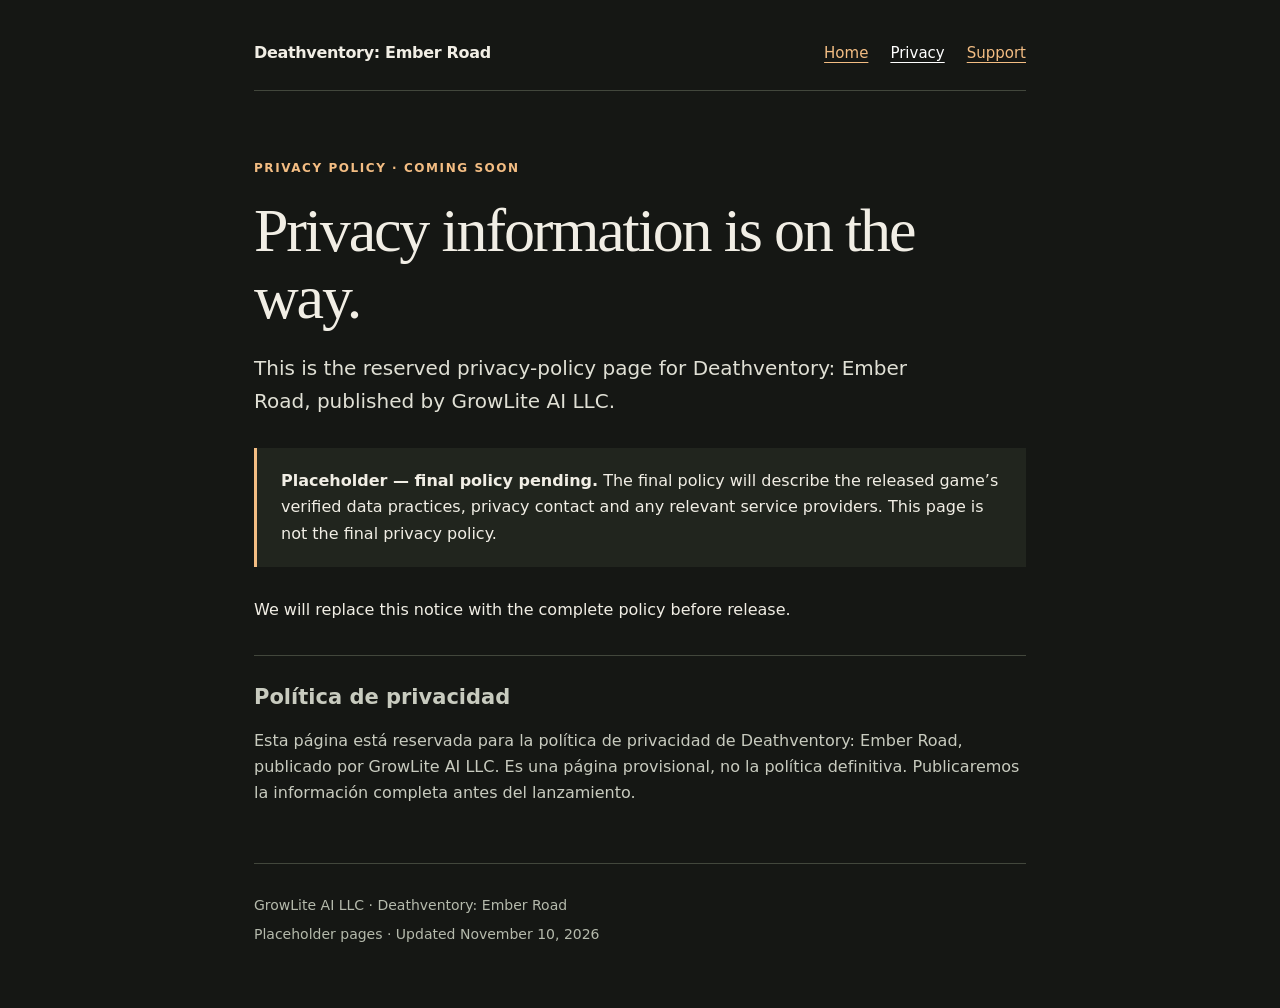
==== privacy/index.html @ 3811aec5 "docs: add privacy and support placeholder pages" ====
<!doctype html>
<html lang="en"><head><meta charset="utf-8"><meta name="viewport" content="width=device-width,initial-scale=1"><meta name="robots" content="noindex,nofollow"><meta name="description" content="Placeholder privacy policy page for Deathventory: Ember Road."><meta name="theme-color" content="#151714"><title>Privacy policy · Deathventory</title><link rel="stylesheet" href="../styles.css"></head><body><div class="shell"><header><a class="brand" href="../">Deathventory: Ember Road</a><nav aria-label="Main navigation"><a href="../">Home</a><a href="../privacy/" aria-current="page">Privacy</a><a href="../support/">Support</a></nav></header><main><p class="eyebrow">Privacy policy · coming soon</p><h1>Privacy information is on the way.</h1><p class="intro">This is the reserved privacy-policy page for Deathventory: Ember Road, published by GrowLite AI LLC.</p><div class="notice"><p><strong>Placeholder — final policy pending.</strong> The final policy will describe the released game’s verified data practices, privacy contact and any relevant service providers. This page is not the final privacy policy.</p></div><p>We will replace this notice with the complete policy before release.</p><section class="translation" lang="es" aria-label="Información de privacidad en español"><h2>Política de privacidad</h2><p>Esta página está reservada para la política de privacidad de Deathventory: Ember Road, publicado por GrowLite AI LLC. Es una página provisional, no la política definitiva. Publicaremos la información completa antes del lanzamiento.</p></section></main><footer><p>GrowLite AI LLC · Deathventory: Ember Road</p><p>Placeholder pages · Updated November 10, 2026</p></footer></div></body></html>
---- styles.css ----
*{box-sizing:border-box}html{color-scheme:dark}body{margin:0;background:#151714;color:#f1eee5;font-family:system-ui,-apple-system,BlinkMacSystemFont,"Segoe UI",sans-serif;line-height:1.65}a{color:#f3bd83;text-underline-offset:4px}a:hover{color:#ffdbb5}a:focus-visible{outline:3px solid #f3bd83;outline-offset:5px;border-radius:2px}.shell{max-width:820px;margin:auto;padding:40px 24px 56px}header{display:flex;flex-wrap:wrap;align-items:center;justify-content:space-between;gap:18px;padding-bottom:24px;border-bottom:1px solid #42473c}.brand{font-weight:700;text-decoration:none;color:#f1eee5;letter-spacing:-.02em}nav{display:flex;flex-wrap:wrap;gap:22px}nav a{font-size:15px}nav a[aria-current=page]{color:#fff}main{padding:56px 0 40px}.eyebrow{text-transform:uppercase;letter-spacing:.13em;font-size:12px;font-weight:700;color:#f3bd83}h1{font-family:Georgia,"Times New Roman",serif;font-weight:400;font-size:clamp(38px,6vw,62px);line-height:1.07;letter-spacing:-.035em;margin:18px 0 22px}h2{font-size:21px;line-height:1.3;margin:0 0 10px}.intro{font-size:20px;color:#e0e0d5;max-width:55ch}.notice{border-left:3px solid #f3bd83;background:#21251e;padding:20px 24px;margin:30px 0}.notice p{margin:0}.links{display:grid;grid-template-columns:repeat(auto-fit,minmax(220px,1fr));gap:16px;margin-top:32px}.card{display:block;border:1px solid #42473c;border-radius:8px;padding:24px;text-decoration:none;background:#1a1e18}.card p{margin:8px 0 0;color:#c8cbbf}.translation{padding-top:28px;margin-top:32px;border-top:1px solid #42473c;color:#c8cbbf}footer{padding-top:24px;border-top:1px solid #42473c;color:#b5baac;font-size:14px}footer p{margin:6px 0}@media(max-width:480px){.shell{padding:24px 20px}main{padding-top:36px}nav{gap:18px}.notice{padding:16px 18px}}
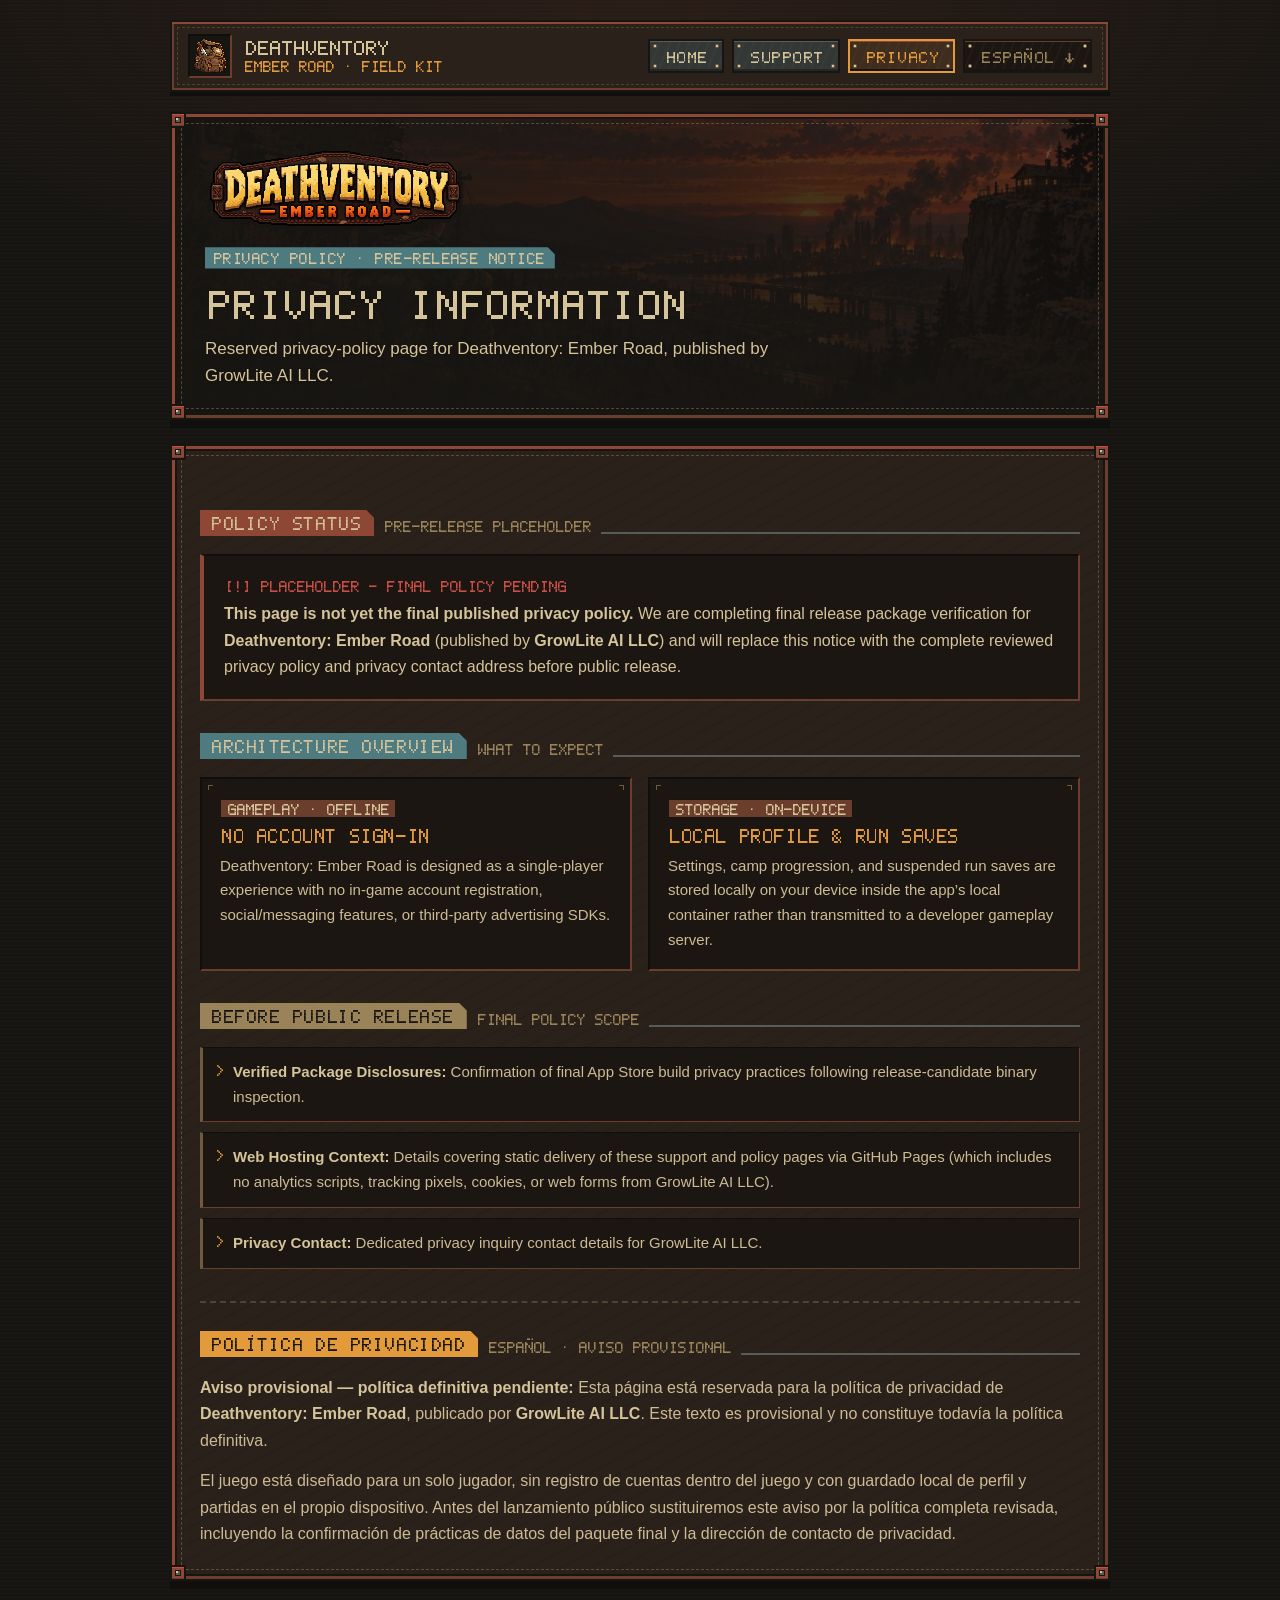
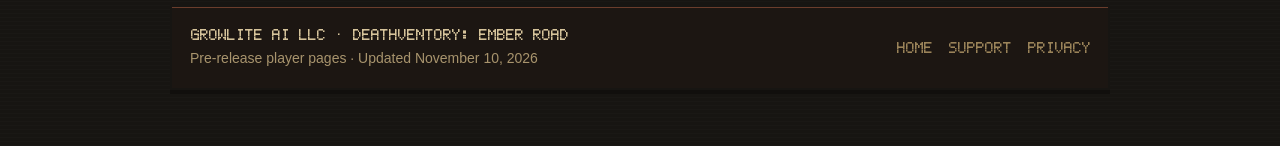
==== commit 1151d0a8: "feat: revamp site design with Ember Road field-kit style, pixel webfont, and player guide" ====
--- a/privacy/index.html
+++ b/privacy/index.html
@@ -1,2 +1,132 @@
 <!doctype html>
-<html lang="en"><head><meta charset="utf-8"><meta name="viewport" content="width=device-width,initial-scale=1"><meta name="robots" content="noindex,nofollow"><meta name="description" content="Placeholder privacy policy page for Deathventory: Ember Road."><meta name="theme-color" content="#151714"><title>Privacy policy · Deathventory</title><link rel="stylesheet" href="../styles.css"></head><body><div class="shell"><header><a class="brand" href="../">Deathventory: Ember Road</a><nav aria-label="Main navigation"><a href="../">Home</a><a href="../privacy/" aria-current="page">Privacy</a><a href="../support/">Support</a></nav></header><main><p class="eyebrow">Privacy policy · coming soon</p><h1>Privacy information is on the way.</h1><p class="intro">This is the reserved privacy-policy page for Deathventory: Ember Road, published by GrowLite AI LLC.</p><div class="notice"><p><strong>Placeholder — final policy pending.</strong> The final policy will describe the released game’s verified data practices, privacy contact and any relevant service providers. This page is not the final privacy policy.</p></div><p>We will replace this notice with the complete policy before release.</p><section class="translation" lang="es" aria-label="Información de privacidad en español"><h2>Política de privacidad</h2><p>Esta página está reservada para la política de privacidad de Deathventory: Ember Road, publicado por GrowLite AI LLC. Es una página provisional, no la política definitiva. Publicaremos la información completa antes del lanzamiento.</p></section></main><footer><p>GrowLite AI LLC · Deathventory: Ember Road</p><p>Placeholder pages · Updated November 10, 2026</p></footer></div></body></html>
+<html lang="en">
+<head>
+  <meta charset="utf-8">
+  <meta name="viewport" content="width=device-width,initial-scale=1">
+  <meta name="robots" content="noindex,nofollow">
+  <meta name="description" content="Placeholder privacy policy page for Deathventory: Ember Road, published by GrowLite AI LLC.">
+  <meta name="theme-color" content="#171512">
+  <title>Privacy Policy · Deathventory: Ember Road</title>
+  <link rel="icon" type="image/png" href="../assets/favicon.png">
+  <link rel="stylesheet" href="../styles.css">
+</head>
+<body>
+  <div class="shell">
+    <header class="topbar">
+      <a class="brand" href="../">
+        <span class="brand-icon-slot">
+          <img class="pixel-art" src="../assets/app-icon.png" width="36" height="36" alt="">
+        </span>
+        <span class="brand-copy">
+          <span class="brand-title">Deathventory</span>
+          <span class="brand-sub">Ember Road · Field Kit</span>
+        </span>
+      </a>
+      <nav class="site-nav" aria-label="Main navigation">
+        <a class="nav-plate" href="../">Home</a>
+        <a class="nav-plate" href="../support/">Support</a>
+        <a class="nav-plate" href="../privacy/" aria-current="page">Privacy</a>
+        <a class="nav-plate nav-lang" href="#es">Español ↓</a>
+      </nav>
+    </header>
+
+    <main>
+      <section class="leather-panel hero-panel" aria-labelledby="privacy-heading">
+        <span class="corner-guards" aria-hidden="true"></span>
+        <span class="guard-bl" aria-hidden="true"></span>
+        <span class="guard-br" aria-hidden="true"></span>
+        <div class="hero-art hero-compact">
+          <img class="hero-logo pixel-art" src="../assets/title-logo.png" width="520" height="176" alt="Deathventory: Ember Road">
+          <p class="eyebrow tone-teal">Privacy Policy · Pre-Release Notice</p>
+          <h1 id="privacy-heading">Privacy Information</h1>
+          <p class="hero-lead">
+            Reserved privacy-policy page for Deathventory: Ember Road, published by GrowLite AI LLC.
+          </p>
+        </div>
+      </section>
+
+      <section class="leather-panel" aria-labelledby="policy-status-heading">
+        <span class="corner-guards" aria-hidden="true"></span>
+        <span class="guard-bl" aria-hidden="true"></span>
+        <span class="guard-br" aria-hidden="true"></span>
+
+        <div class="section-bar">
+          <h2 class="section-tab oxblood" id="policy-status-heading">Policy Status</h2>
+          <span class="section-suffix">Pre-Release Placeholder</span>
+          <span class="section-rule" aria-hidden="true"></span>
+        </div>
+
+        <div class="dispatch-notice oxblood">
+          <div class="dispatch-badge">[!] Placeholder — Final Policy Pending</div>
+          <p>
+            <strong>This page is not yet the final published privacy policy.</strong> We are completing final release package verification for <strong>Deathventory: Ember Road</strong> (published by <strong>GrowLite AI LLC</strong>) and will replace this notice with the complete reviewed privacy policy and privacy contact address before public release.
+          </p>
+        </div>
+
+        <div class="section-bar">
+          <h2 class="section-tab teal">Architecture Overview</h2>
+          <span class="section-suffix">What To Expect</span>
+          <span class="section-rule" aria-hidden="true"></span>
+        </div>
+
+        <div class="pack-grid">
+          <div class="pack-cell">
+            <span class="cell-step">GAMEPLAY · OFFLINE</span>
+            <h3>No Account Sign-In</h3>
+            <p>
+              Deathventory: Ember Road is designed as a single-player experience with no in-game account registration, social/messaging features, or third-party advertising SDKs.
+            </p>
+          </div>
+          <div class="pack-cell">
+            <span class="cell-step">STORAGE · ON-DEVICE</span>
+            <h3>Local Profile &amp; Run Saves</h3>
+            <p>
+              Settings, camp progression, and suspended run saves are stored locally on your device inside the app’s local container rather than transmitted to a developer gameplay server.
+            </p>
+          </div>
+        </div>
+
+        <div class="section-bar">
+          <h2 class="section-tab">Before Public Release</h2>
+          <span class="section-suffix">Final Policy Scope</span>
+          <span class="section-rule" aria-hidden="true"></span>
+        </div>
+
+        <ul class="field-list">
+          <li><strong>Verified Package Disclosures:</strong> Confirmation of final App Store build privacy practices following release-candidate binary inspection.</li>
+          <li><strong>Web Hosting Context:</strong> Details covering static delivery of these support and policy pages via GitHub Pages (which includes no analytics scripts, tracking pixels, cookies, or web forms from GrowLite AI LLC).</li>
+          <li><strong>Privacy Contact:</strong> Dedicated privacy inquiry contact details for GrowLite AI LLC.</li>
+        </ul>
+
+        <section class="es-panel" id="es" lang="es" aria-labelledby="es-privacy-heading">
+          <div class="section-bar">
+            <h2 class="section-tab ember" id="es-privacy-heading">Política De Privacidad</h2>
+            <span class="section-suffix">Español · Aviso Provisional</span>
+            <span class="section-rule" aria-hidden="true"></span>
+          </div>
+          <div class="prose">
+            <p>
+              <strong>Aviso provisional — política definitiva pendiente:</strong> Esta página está reservada para la política de privacidad de <strong>Deathventory: Ember Road</strong>, publicado por <strong>GrowLite AI LLC</strong>. Este texto es provisional y no constituye todavía la política definitiva.
+            </p>
+            <p>
+              El juego está diseñado para un solo jugador, sin registro de cuentas dentro del juego y con guardado local de perfil y partidas en el propio dispositivo. Antes del lanzamiento público sustituiremos este aviso por la política completa revisada, incluyendo la confirmación de prácticas de datos del paquete final y la dirección de contacto de privacidad.
+            </p>
+          </div>
+        </section>
+      </section>
+    </main>
+
+    <footer class="site-footer">
+      <div>
+        <p class="footer-brand">GrowLite AI LLC · Deathventory: Ember Road</p>
+        <p>Pre-release player pages · Updated November 10, 2026</p>
+      </div>
+      <nav class="footer-links" aria-label="Footer navigation">
+        <a href="../">Home</a>
+        <a href="../support/">Support</a>
+        <a href="../privacy/">Privacy</a>
+      </nav>
+    </footer>
+  </div>
+</body>
+</html>
--- a/styles.css
+++ b/styles.css
@@ -1 +1,951 @@
-*{box-sizing:border-box}html{color-scheme:dark}body{margin:0;background:#151714;color:#f1eee5;font-family:system-ui,-apple-system,BlinkMacSystemFont,"Segoe UI",sans-serif;line-height:1.65}a{color:#f3bd83;text-underline-offset:4px}a:hover{color:#ffdbb5}a:focus-visible{outline:3px solid #f3bd83;outline-offset:5px;border-radius:2px}.shell{max-width:820px;margin:auto;padding:40px 24px 56px}header{display:flex;flex-wrap:wrap;align-items:center;justify-content:space-between;gap:18px;padding-bottom:24px;border-bottom:1px solid #42473c}.brand{font-weight:700;text-decoration:none;color:#f1eee5;letter-spacing:-.02em}nav{display:flex;flex-wrap:wrap;gap:22px}nav a{font-size:15px}nav a[aria-current=page]{color:#fff}main{padding:56px 0 40px}.eyebrow{text-transform:uppercase;letter-spacing:.13em;font-size:12px;font-weight:700;color:#f3bd83}h1{font-family:Georgia,"Times New Roman",serif;font-weight:400;font-size:clamp(38px,6vw,62px);line-height:1.07;letter-spacing:-.035em;margin:18px 0 22px}h2{font-size:21px;line-height:1.3;margin:0 0 10px}.intro{font-size:20px;color:#e0e0d5;max-width:55ch}.notice{border-left:3px solid #f3bd83;background:#21251e;padding:20px 24px;margin:30px 0}.notice p{margin:0}.links{display:grid;grid-template-columns:repeat(auto-fit,minmax(220px,1fr));gap:16px;margin-top:32px}.card{display:block;border:1px solid #42473c;border-radius:8px;padding:24px;text-decoration:none;background:#1a1e18}.card p{margin:8px 0 0;color:#c8cbbf}.translation{padding-top:28px;margin-top:32px;border-top:1px solid #42473c;color:#c8cbbf}footer{padding-top:24px;border-top:1px solid #42473c;color:#b5baac;font-size:14px}footer p{margin:6px 0}@media(max-width:480px){.shell{padding:24px 20px}main{padding-top:36px}nav{gap:18px}.notice{padding:16px 18px}}
+/* ==========================================================================
+   Deathventory: Ember Road — Player Support & Policy Field Kit
+   Palette & surface rules derived directly from ThemePalette & UiStyle:
+   - Locked 12-role Ember Road palette, zero rounded corners, crisp pixel UI
+   - Stitched leather frames with oxblood corner guards & brass rivets
+   - Stencilled cut-corner field labels, recessed backpack cells & keycaps
+   ========================================================================== */
+
+@font-face {
+  font-family: "Ember Road";
+  src: url("./assets/ember-road.woff") format("woff"),
+       url("./assets/ember-road.ttf") format("truetype");
+  font-weight: 400;
+  font-style: normal;
+  font-display: swap;
+}
+
+:root {
+  /* Locked ThemePalette 12-role family */
+  --soot: #171512;
+  --pitch: #2B211B;
+  --waxed-canvas: #6F5B3D;
+  --canvas-highlight: #9A8359;
+  --leather: #6A3D2C;
+  --oxblood: #8E4635;
+  --bone: #D5C39A;
+  --gunmetal: #555C59;
+  --ember: #E29A3B;
+  --medical-red: #C94F46;
+  --wet-teal: #4E7B80;
+  --sage: #71805B;
+
+  /* Derived surface & reading shades within the locked material family */
+  --soot-deep: #110F0D;
+  --well-floor: #1C1612;
+  --plate-dark: #333836;
+  --plate-hover: #3F4643;
+  --plate-shade: #232725;
+  --bone-prose: #CDBB94;
+  --bone-muted: #A8946D;
+  --ember-bright: #F0AE52;
+  --ember-shade: #9E5E1B;
+
+  --font-pixel: "Ember Road", ui-monospace, "SFMono-Regular", Menlo, Consolas, monospace;
+  --font-body: -apple-system, BlinkMacSystemFont, "Segoe UI", Roboto, "Helvetica Neue", Arial, sans-serif;
+  --font-mono: ui-monospace, "SFMono-Regular", Menlo, Monaco, Consolas, monospace;
+}
+
+*, *::before, *::after {
+  box-sizing: border-box;
+  border-radius: 0;
+}
+
+html {
+  color-scheme: dark;
+  background-color: var(--soot);
+  scroll-behavior: smooth;
+}
+
+body {
+  margin: 0;
+  min-height: 100vh;
+  background-color: var(--soot);
+  background-image:
+    radial-gradient(ellipse 90% 420px at 50% 0%, rgba(142, 70, 53, 0.16), transparent 70%),
+    repeating-linear-gradient(
+      0deg,
+      rgba(255, 255, 255, 0.012) 0px,
+      rgba(255, 255, 255, 0.012) 1px,
+      transparent 1px,
+      transparent 4px
+    );
+  color: var(--bone);
+  font-family: var(--font-body);
+  font-size: 16px;
+  line-height: 1.65;
+  -webkit-font-smoothing: antialiased;
+}
+
+img.pixel-art {
+  image-rendering: pixelated;
+  image-rendering: crisp-edges;
+}
+
+/* Pixel display typography — never synthetic bold/italic (ThemeTypography) */
+.pixel-text,
+h1, h2, h3,
+.eyebrow,
+.nav-plate,
+.section-tab,
+.status-chip,
+.cta-plate,
+kbd.keycap {
+  font-family: var(--font-pixel);
+  font-weight: 400;
+  font-synthesis: none;
+  letter-spacing: 0.04em;
+}
+
+a {
+  color: var(--ember);
+  text-decoration: underline;
+  text-decoration-thickness: 1px;
+  text-underline-offset: 4px;
+}
+
+a:hover {
+  color: var(--ember-bright);
+}
+
+a:focus-visible,
+summary:focus-visible {
+  outline: 2px solid var(--ember);
+  outline-offset: 3px;
+}
+
+/* Layout shell */
+.shell {
+  max-width: 980px;
+  margin: 0 auto;
+  padding: 20px 20px 56px;
+}
+
+/* ==========================================================================
+   Persistent Shell Topbar & Brushed Gunmetal Nav Plates
+   ========================================================================== */
+.topbar {
+  display: flex;
+  flex-wrap: wrap;
+  align-items: center;
+  justify-content: space-between;
+  gap: 16px;
+  padding: 12px 16px;
+  margin-bottom: 20px;
+  background-color: var(--pitch);
+  border: 2px solid var(--soot);
+  box-shadow:
+    inset 0 2px 0 var(--oxblood),
+    inset 2px 0 0 var(--leather),
+    inset -2px -2px 0 var(--leather),
+    0 4px 0 var(--soot-deep);
+  position: relative;
+}
+
+.topbar::after {
+  content: "";
+  position: absolute;
+  inset: 5px;
+  border: 1px dashed rgba(154, 131, 89, 0.32);
+  pointer-events: none;
+}
+
+.brand {
+  display: inline-flex;
+  align-items: center;
+  gap: 12px;
+  text-decoration: none;
+  color: var(--bone);
+  position: relative;
+  z-index: 1;
+}
+
+.brand-icon-slot {
+  width: 44px;
+  height: 44px;
+  padding: 3px;
+  background-color: var(--soot);
+  border-top: 2px solid var(--soot-deep);
+  border-left: 2px solid var(--soot-deep);
+  border-right: 2px solid var(--leather);
+  border-bottom: 2px solid var(--leather);
+  display: flex;
+  align-items: center;
+  justify-content: center;
+  flex-shrink: 0;
+}
+
+.brand-icon-slot img {
+  width: 36px;
+  height: 36px;
+  display: block;
+}
+
+.brand-copy {
+  display: flex;
+  flex-direction: column;
+  gap: 3px;
+}
+
+.brand-title {
+  font-family: var(--font-pixel);
+  font-size: 16px;
+  line-height: 1.1;
+  color: var(--bone);
+  text-transform: uppercase;
+}
+
+.brand-sub {
+  font-family: var(--font-pixel);
+  font-size: 12px;
+  line-height: 1.1;
+  color: var(--ember);
+  text-transform: uppercase;
+}
+
+.brand:hover .brand-title {
+  color: var(--ember-bright);
+}
+
+.site-nav {
+  display: flex;
+  flex-wrap: wrap;
+  align-items: center;
+  gap: 8px;
+  position: relative;
+  z-index: 1;
+}
+
+/* Brushed slate metal plate with 4 corner brass rivets (OptionsView / DvButton) */
+.nav-plate {
+  position: relative;
+  display: inline-flex;
+  align-items: center;
+  justify-content: center;
+  padding: 9px 15px 8px;
+  font-size: 13px;
+  line-height: 1;
+  text-transform: uppercase;
+  text-decoration: none;
+  color: var(--bone);
+  background-color: var(--plate-dark);
+  background-image:
+    /* 4 corner brass rivets */
+    radial-gradient(circle at 5px 5px, var(--bone) 0 1px, var(--waxed-canvas) 1px 2px, transparent 2.2px),
+    radial-gradient(circle at calc(100% - 5px) 5px, var(--bone) 0 1px, var(--waxed-canvas) 1px 2px, transparent 2.2px),
+    radial-gradient(circle at 5px calc(100% - 5px), var(--bone) 0 1px, var(--waxed-canvas) 1px 2px, transparent 2.2px),
+    radial-gradient(circle at calc(100% - 5px) calc(100% - 5px), var(--bone) 0 1px, var(--waxed-canvas) 1px 2px, transparent 2.2px),
+    /* Subtle brushed slate grain */
+    repeating-linear-gradient(
+      112deg,
+      rgba(213, 195, 154, 0.03) 0px,
+      rgba(213, 195, 154, 0.03) 2px,
+      transparent 2px,
+      transparent 9px
+    );
+  border: 2px solid var(--soot);
+  box-shadow:
+    inset 0 1px 0 var(--gunmetal),
+    inset 0 -2px 0 var(--plate-shade);
+  transition: background-color 80ms steps(2), color 80ms steps(2), transform 80ms steps(2);
+}
+
+.nav-plate:hover {
+  background-color: var(--plate-hover);
+  color: var(--ember-bright);
+  box-shadow:
+    inset 0 1px 0 var(--canvas-highlight),
+    inset 0 -2px 0 var(--plate-shade),
+    0 0 0 1px var(--ember);
+}
+
+.nav-plate[aria-current="page"] {
+  background-color: #3E2C1E;
+  color: var(--ember);
+  border-color: var(--ember);
+  box-shadow:
+    inset 0 1px 0 var(--oxblood),
+    inset 0 -2px 0 var(--soot);
+}
+
+.nav-plate.nav-lang {
+  background-color: var(--well-floor);
+  color: var(--canvas-highlight);
+  box-shadow:
+    inset 0 1px 0 var(--leather),
+    inset 0 -2px 0 var(--soot);
+}
+
+.nav-plate.nav-lang:hover {
+  color: var(--bone);
+  border-color: var(--canvas-highlight);
+}
+
+/* ==========================================================================
+   UiStyle.draw_leather_panel — Stitched Leather Frame & Corner Rivet Guards
+   ========================================================================== */
+.leather-panel {
+  position: relative;
+  background-color: var(--pitch);
+  background-image:
+    /* Subtle worn leather scuff texture */
+    repeating-linear-gradient(
+      -28deg,
+      rgba(23, 21, 18, 0.18) 0px,
+      rgba(23, 21, 18, 0.18) 2px,
+      transparent 2px,
+      transparent 14px
+    );
+  border: 2px solid var(--soot);
+  box-shadow:
+    inset 0 3px 0 var(--oxblood),
+    inset 3px 0 0 var(--oxblood),
+    inset -3px 0 0 var(--leather),
+    inset 0 -3px 0 var(--leather),
+    inset 0 0 0 5px var(--soot),
+    0 8px 0 rgba(17, 15, 13, 0.85);
+  padding: 32px 28px;
+  margin-bottom: 24px;
+}
+
+/* Inset 3px-on / 2px-off dashed stitch seam around panel perimeter */
+.leather-panel::before {
+  content: "";
+  position: absolute;
+  inset: 9px;
+  border: 1px dashed rgba(154, 131, 89, 0.45);
+  pointer-events: none;
+  z-index: 2;
+}
+
+/* 4 Oxblood Leather Corner Guards with Brass/Bone Rivets (UiStyle._draw_guard) */
+.corner-guards {
+  position: absolute;
+  inset: 0;
+  pointer-events: none;
+  z-index: 3;
+}
+
+.corner-guards::before,
+.corner-guards::after,
+.leather-panel > .guard-bl,
+.leather-panel > .guard-br {
+  content: "";
+  position: absolute;
+  width: 16px;
+  height: 16px;
+  background-color: var(--oxblood);
+  border: 2px solid var(--soot);
+  box-shadow:
+    inset 0 1px 0 var(--medical-red),
+    inset 0 -1px 0 var(--leather);
+  /* Crisp 4x4 square pixel rivet in each corner guard */
+  background-image:
+    linear-gradient(var(--bone), var(--bone)),
+    linear-gradient(var(--gunmetal), var(--gunmetal)),
+    linear-gradient(var(--soot), var(--soot));
+  background-size: 2px 2px, 4px 4px, 6px 6px;
+  background-position: 4px 4px, 4px 4px, 3px 3px;
+  background-repeat: no-repeat;
+}
+
+.corner-guards::before { top: -2px; left: -2px; }
+.corner-guards::after  { top: -2px; right: -2px; }
+.leather-panel > .guard-bl { bottom: -2px; left: -2px; pointer-events: none; z-index: 3; }
+.leather-panel > .guard-br { bottom: -2px; right: -2px; pointer-events: none; z-index: 3; }
+
+/* ==========================================================================
+   Sunset Ember Road Hero Frame
+   ========================================================================== */
+.hero-panel {
+  padding: 5px;
+  overflow: hidden;
+}
+
+.hero-art {
+  position: relative;
+  background-color: var(--soot);
+  background-image:
+    linear-gradient(
+      90deg,
+      rgba(23, 21, 18, 0.92) 0%,
+      rgba(23, 21, 18, 0.76) 52%,
+      rgba(23, 21, 18, 0.42) 100%
+    ),
+    linear-gradient(
+      180deg,
+      rgba(23, 21, 18, 0.30) 0%,
+      rgba(23, 21, 18, 0.65) 65%,
+      rgba(23, 21, 18, 0.96) 100%
+    ),
+    url("./assets/hero-road.jpg");
+  background-size: cover;
+  background-position: center 42%;
+  padding: 36px 28px 28px;
+  z-index: 1;
+}
+
+.hero-art.hero-compact {
+  padding: 26px 28px 24px;
+  background-position: center 48%;
+}
+
+.hero-logo {
+  display: block;
+  width: min(380px, 84vw);
+  height: auto;
+  margin-bottom: 16px;
+  filter: drop-shadow(0 4px 0 var(--soot));
+}
+
+.hero-compact .hero-logo {
+  width: min(260px, 72vw);
+  margin-bottom: 14px;
+}
+
+.eyebrow {
+  display: inline-block;
+  margin: 0 0 10px;
+  padding: 4px 10px 3px 8px;
+  font-size: 12px;
+  line-height: 1.2;
+  text-transform: uppercase;
+  background-color: var(--ember);
+  color: var(--soot);
+  clip-path: polygon(0 0, calc(100% - 7px) 0, 100% 7px, 100% 100%, 0 100%);
+}
+
+.eyebrow.tone-teal {
+  background-color: var(--wet-teal);
+  color: var(--bone);
+}
+
+.eyebrow.tone-sage {
+  background-color: var(--sage);
+  color: var(--soot);
+}
+
+.hero-art h1 {
+  margin: 4px 0 12px;
+  font-size: clamp(22px, 3.6vw, 32px);
+  line-height: 1.25;
+  color: var(--bone);
+  text-transform: uppercase;
+  text-shadow: 0 3px 0 var(--soot);
+}
+
+.hero-lead {
+  margin: 0;
+  max-width: 60ch;
+  font-size: 17px;
+  line-height: 1.6;
+  color: var(--bone);
+  text-shadow: 0 1px 2px var(--soot);
+}
+
+/* Status / Spec Readout Chips */
+.chip-row {
+  display: flex;
+  flex-wrap: wrap;
+  gap: 8px;
+  margin-top: 20px;
+}
+
+.status-chip {
+  display: inline-flex;
+  align-items: center;
+  gap: 6px;
+  padding: 5px 10px 4px;
+  font-size: 12px;
+  line-height: 1.1;
+  text-transform: uppercase;
+  background-color: rgba(23, 21, 18, 0.88);
+  color: var(--bone);
+  border: 1px solid var(--waxed-canvas);
+  box-shadow: inset 0 -1px 0 var(--soot);
+}
+
+.status-chip .dot {
+  width: 6px;
+  height: 6px;
+  background-color: var(--ember);
+  display: inline-block;
+  flex-shrink: 0;
+}
+
+.status-chip.sage .dot { background-color: var(--sage); }
+.status-chip.teal .dot { background-color: var(--wet-teal); }
+
+/* ==========================================================================
+   UiStyle.draw_section — Stencilled Cut-Corner Section Headers
+   ========================================================================== */
+.section-bar {
+  display: flex;
+  align-items: flex-end;
+  gap: 10px;
+  margin: 0 0 18px;
+}
+
+.section-bar:not(:first-child) {
+  margin-top: 32px;
+}
+
+.section-tab {
+  display: inline-block;
+  padding: 6px 14px 5px 10px;
+  margin: 0;
+  font-size: 14px;
+  line-height: 1.1;
+  text-transform: uppercase;
+  background-color: var(--canvas-highlight);
+  color: var(--soot);
+  clip-path: polygon(0 0, calc(100% - 8px) 0, 100% 8px, 100% 100%, 0 100%);
+  flex-shrink: 0;
+}
+
+.section-tab.ember {
+  background-color: var(--ember);
+  color: var(--soot);
+}
+
+.section-tab.sage {
+  background-color: var(--sage);
+  color: var(--soot);
+}
+
+.section-tab.teal {
+  background-color: var(--wet-teal);
+  color: var(--bone);
+}
+
+.section-tab.oxblood {
+  background-color: var(--oxblood);
+  color: var(--bone);
+}
+
+.section-suffix {
+  font-family: var(--font-pixel);
+  font-size: 12px;
+  line-height: 1.1;
+  color: var(--canvas-highlight);
+  text-transform: uppercase;
+  padding-bottom: 3px;
+  flex-shrink: 0;
+}
+
+.section-rule {
+  flex: 1;
+  height: 2px;
+  background-color: var(--gunmetal);
+  margin-bottom: 2px;
+  min-width: 16px;
+}
+
+/* ==========================================================================
+   Field Dispatch Notice (Status is never colour-only — DV-700 invariant #6)
+   ========================================================================== */
+.dispatch-notice {
+  position: relative;
+  margin: 0 0 26px;
+  padding: 18px 20px;
+  background-color: var(--well-floor);
+  border-top: 2px solid var(--soot-deep);
+  border-left: 4px solid var(--ember);
+  border-right: 2px solid var(--leather);
+  border-bottom: 2px solid var(--leather);
+}
+
+.dispatch-notice.oxblood {
+  border-left-color: var(--oxblood);
+}
+
+.dispatch-badge {
+  display: inline-flex;
+  align-items: center;
+  gap: 6px;
+  font-family: var(--font-pixel);
+  font-size: 12px;
+  line-height: 1.1;
+  text-transform: uppercase;
+  color: var(--ember);
+  margin-bottom: 8px;
+}
+
+.dispatch-notice.oxblood .dispatch-badge {
+  color: var(--medical-red);
+}
+
+.dispatch-notice p {
+  margin: 0;
+  color: var(--bone);
+}
+
+.dispatch-notice p + p {
+  margin-top: 8px;
+  color: var(--bone-prose);
+}
+
+/* ==========================================================================
+   Recessed Backpack-Cell Cards & Tactical Action Links
+   ========================================================================== */
+.pack-grid {
+  display: grid;
+  grid-template-columns: repeat(2, minmax(0, 1fr));
+  gap: 16px;
+  margin: 16px 0 8px;
+}
+
+.pack-grid.cols-3 {
+  grid-template-columns: repeat(3, minmax(0, 1fr));
+}
+
+/* Recessed backpack slot (UiStyle.draw_well + cell corner ticks) */
+.pack-cell {
+  position: relative;
+  background-color: var(--well-floor);
+  border-top: 2px solid var(--soot-deep);
+  border-left: 2px solid var(--soot-deep);
+  border-right: 2px solid var(--leather);
+  border-bottom: 2px solid var(--leather);
+  padding: 18px 18px 16px;
+  background-image:
+    /* Tiny waxed-canvas corner ticks inside the recessed cell */
+    linear-gradient(var(--waxed-canvas), var(--waxed-canvas)),
+    linear-gradient(var(--waxed-canvas), var(--waxed-canvas)),
+    linear-gradient(var(--waxed-canvas), var(--waxed-canvas)),
+    linear-gradient(var(--waxed-canvas), var(--waxed-canvas));
+  background-size: 5px 1px, 1px 5px, 5px 1px, 1px 5px;
+  background-position: 6px 6px, 6px 6px, calc(100% - 6px) 6px, calc(100% - 6px) 6px;
+  background-repeat: no-repeat;
+}
+
+.pack-cell h3 {
+  margin: 0 0 8px;
+  font-size: 15px;
+  line-height: 1.3;
+  color: var(--ember);
+  text-transform: uppercase;
+}
+
+.pack-cell p {
+  margin: 0;
+  color: var(--bone-prose);
+  font-size: 15px;
+}
+
+.pack-cell p + p {
+  margin-top: 10px;
+}
+
+.cell-step {
+  display: inline-block;
+  font-family: var(--font-pixel);
+  font-size: 12px;
+  line-height: 1;
+  padding: 3px 6px 2px;
+  margin-bottom: 8px;
+  background-color: var(--leather);
+  color: var(--bone);
+  border: 1px solid var(--soot);
+}
+
+/* Interactive Navigation Cards (Home -> Support / Privacy) */
+.action-card {
+  display: flex;
+  flex-direction: column;
+  justify-content: space-between;
+  text-decoration: none;
+  color: var(--bone);
+  background-color: var(--well-floor);
+  border: 2px solid var(--soot);
+  box-shadow:
+    inset 0 1px 0 var(--waxed-canvas),
+    inset 0 -2px 0 var(--soot-deep);
+  padding: 20px;
+  transition: transform 80ms steps(2), box-shadow 80ms steps(2);
+}
+
+.action-card:hover {
+  color: var(--bone);
+  transform: translateY(-2px);
+  box-shadow:
+    inset 0 1px 0 var(--ember),
+    0 0 0 2px var(--ember),
+    0 6px 0 var(--soot-deep);
+}
+
+.action-card h3 {
+  margin: 0 0 8px;
+  font-size: 17px;
+  line-height: 1.25;
+  color: var(--bone);
+  text-transform: uppercase;
+}
+
+.action-card p {
+  margin: 0 0 18px;
+  color: var(--bone-prose);
+  font-size: 15px;
+}
+
+/* Distressed Ember Painted CTA Plate (like COMMIT / GO TO MORROW) */
+.cta-plate {
+  display: inline-flex;
+  align-items: center;
+  justify-content: space-between;
+  width: 100%;
+  padding: 10px 14px 9px;
+  font-size: 13px;
+  line-height: 1.1;
+  text-transform: uppercase;
+  color: var(--soot);
+  background-color: var(--ember);
+  background-image:
+    radial-gradient(circle at 5px 5px, var(--soot) 0 1.5px, transparent 1.7px),
+    radial-gradient(circle at calc(100% - 5px) 5px, var(--soot) 0 1.5px, transparent 1.7px),
+    radial-gradient(circle at 5px calc(100% - 5px), var(--soot) 0 1.5px, transparent 1.7px),
+    radial-gradient(circle at calc(100% - 5px) calc(100% - 5px), var(--soot) 0 1.5px, transparent 1.7px),
+    repeating-linear-gradient(
+      -35deg,
+      rgba(158, 94, 27, 0.22) 0px,
+      rgba(158, 94, 27, 0.22) 3px,
+      transparent 3px,
+      transparent 13px
+    );
+  border: 2px solid var(--soot);
+  box-shadow:
+    inset 0 2px 0 var(--ember-bright),
+    inset 0 -2px 0 var(--ember-shade);
+}
+
+.cta-plate.secondary {
+  background-color: var(--plate-dark);
+  color: var(--bone);
+  background-image:
+    radial-gradient(circle at 5px 5px, var(--bone) 0 1px, var(--waxed-canvas) 1px 2px, transparent 2.2px),
+    radial-gradient(circle at calc(100% - 5px) 5px, var(--bone) 0 1px, var(--waxed-canvas) 1px 2px, transparent 2.2px),
+    radial-gradient(circle at 5px calc(100% - 5px), var(--bone) 0 1px, var(--waxed-canvas) 1px 2px, transparent 2.2px),
+    radial-gradient(circle at calc(100% - 5px) calc(100% - 5px), var(--bone) 0 1px, var(--waxed-canvas) 1px 2px, transparent 2.2px);
+  box-shadow:
+    inset 0 1px 0 var(--gunmetal),
+    inset 0 -2px 0 var(--plate-shade);
+}
+
+.action-card:hover .cta-plate.secondary {
+  background-color: var(--plate-hover);
+  color: var(--ember-bright);
+}
+
+/* ==========================================================================
+   Controls Keybind Rows & Painted Keycap Plates (UiStyle.draw_keycap)
+   ========================================================================== */
+.keybind-grid {
+  display: grid;
+  grid-template-columns: repeat(2, minmax(0, 1fr));
+  gap: 8px;
+  margin: 12px 0 16px;
+}
+
+.keybind-row {
+  display: flex;
+  align-items: center;
+  justify-content: space-between;
+  gap: 12px;
+  padding: 9px 12px;
+  background-color: var(--plate-dark);
+  background-image:
+    repeating-linear-gradient(
+      108deg,
+      rgba(213, 195, 154, 0.028) 0px,
+      rgba(213, 195, 154, 0.028) 2px,
+      transparent 2px,
+      transparent 10px
+    );
+  border: 2px solid var(--soot);
+  box-shadow:
+    inset 0 1px 0 var(--gunmetal),
+    inset 0 -2px 0 var(--plate-shade);
+}
+
+.keybind-label {
+  font-size: 14px;
+  color: var(--bone);
+}
+
+.keycap-group {
+  display: inline-flex;
+  align-items: center;
+  gap: 4px;
+  flex-shrink: 0;
+}
+
+kbd.keycap {
+  display: inline-block;
+  padding: 4px 7px 3px;
+  font-size: 12px;
+  line-height: 1;
+  text-transform: uppercase;
+  color: var(--soot);
+  background-color: #C7B389;
+  border: 2px solid var(--soot);
+  box-shadow:
+    inset 0 1px 0 #EFE1BE,
+    inset 0 -2px 0 #7B6544;
+  white-space: nowrap;
+}
+
+/* ==========================================================================
+   Prose, Lists & FAQ Accordion Rows
+   ========================================================================== */
+.prose {
+  color: var(--bone-prose);
+}
+
+.prose p {
+  margin: 0 0 14px;
+}
+
+.prose p:last-child {
+  margin-bottom: 0;
+}
+
+.prose strong {
+  color: var(--bone);
+  font-weight: 600;
+}
+
+.prose code {
+  font-family: var(--font-mono);
+  font-size: 0.9em;
+  padding: 2px 6px;
+  background-color: var(--soot);
+  color: var(--ember);
+  border: 1px solid var(--leather);
+}
+
+.field-list {
+  list-style: none;
+  padding: 0;
+  margin: 12px 0 0;
+  display: grid;
+  gap: 10px;
+}
+
+.field-list li {
+  position: relative;
+  padding: 12px 14px 12px 30px;
+  background-color: var(--well-floor);
+  border-top: 1px solid var(--soot-deep);
+  border-left: 3px solid var(--waxed-canvas);
+  border-right: 1px solid var(--leather);
+  border-bottom: 1px solid var(--leather);
+  color: var(--bone-prose);
+  font-size: 15px;
+}
+
+.field-list li::before {
+  content: ">";
+  position: absolute;
+  left: 11px;
+  top: 13px;
+  font-family: var(--font-pixel);
+  font-size: 12px;
+  color: var(--ember);
+}
+
+.field-list li strong {
+  color: var(--bone);
+}
+
+/* Bilingual Español Section */
+.es-panel {
+  border-top: 2px dashed rgba(154, 131, 89, 0.35);
+  margin-top: 32px;
+  padding-top: 28px;
+}
+
+/* Footer */
+.site-footer {
+  display: flex;
+  flex-wrap: wrap;
+  align-items: center;
+  justify-content: space-between;
+  gap: 12px;
+  padding: 16px 18px;
+  background-color: var(--well-floor);
+  border: 2px solid var(--soot);
+  box-shadow:
+    inset 0 1px 0 var(--leather),
+    0 4px 0 var(--soot-deep);
+  color: var(--bone-muted);
+  font-size: 14px;
+}
+
+.site-footer p {
+  margin: 2px 0;
+}
+
+.footer-brand {
+  font-family: var(--font-pixel);
+  font-size: 12px;
+  color: var(--bone);
+  text-transform: uppercase;
+}
+
+.footer-links {
+  display: flex;
+  flex-wrap: wrap;
+  gap: 16px;
+}
+
+.footer-links a {
+  font-family: var(--font-pixel);
+  font-size: 12px;
+  text-transform: uppercase;
+  color: var(--canvas-highlight);
+  text-decoration: none;
+}
+
+.footer-links a:hover {
+  color: var(--ember);
+}
+
+/* ==========================================================================
+   Responsive Breakpoints (Mac Desktop, iPad Landscape & Mobile)
+   ========================================================================== */
+@media (max-width: 760px) {
+  .pack-grid,
+  .pack-grid.cols-3,
+  .keybind-grid {
+    grid-template-columns: 1fr;
+  }
+
+  .leather-panel {
+    padding: 24px 18px;
+  }
+
+  .hero-art,
+  .hero-art.hero-compact {
+    padding: 24px 18px 20px;
+  }
+}
+
+@media (max-width: 540px) {
+  .shell {
+    padding: 12px 12px 40px;
+  }
+
+  .topbar {
+    padding: 12px;
+  }
+
+  .site-nav {
+    width: 100%;
+  }
+
+  .nav-plate {
+    flex: 1 1 auto;
+    padding: 9px 10px 8px;
+    font-size: 12px;
+  }
+}
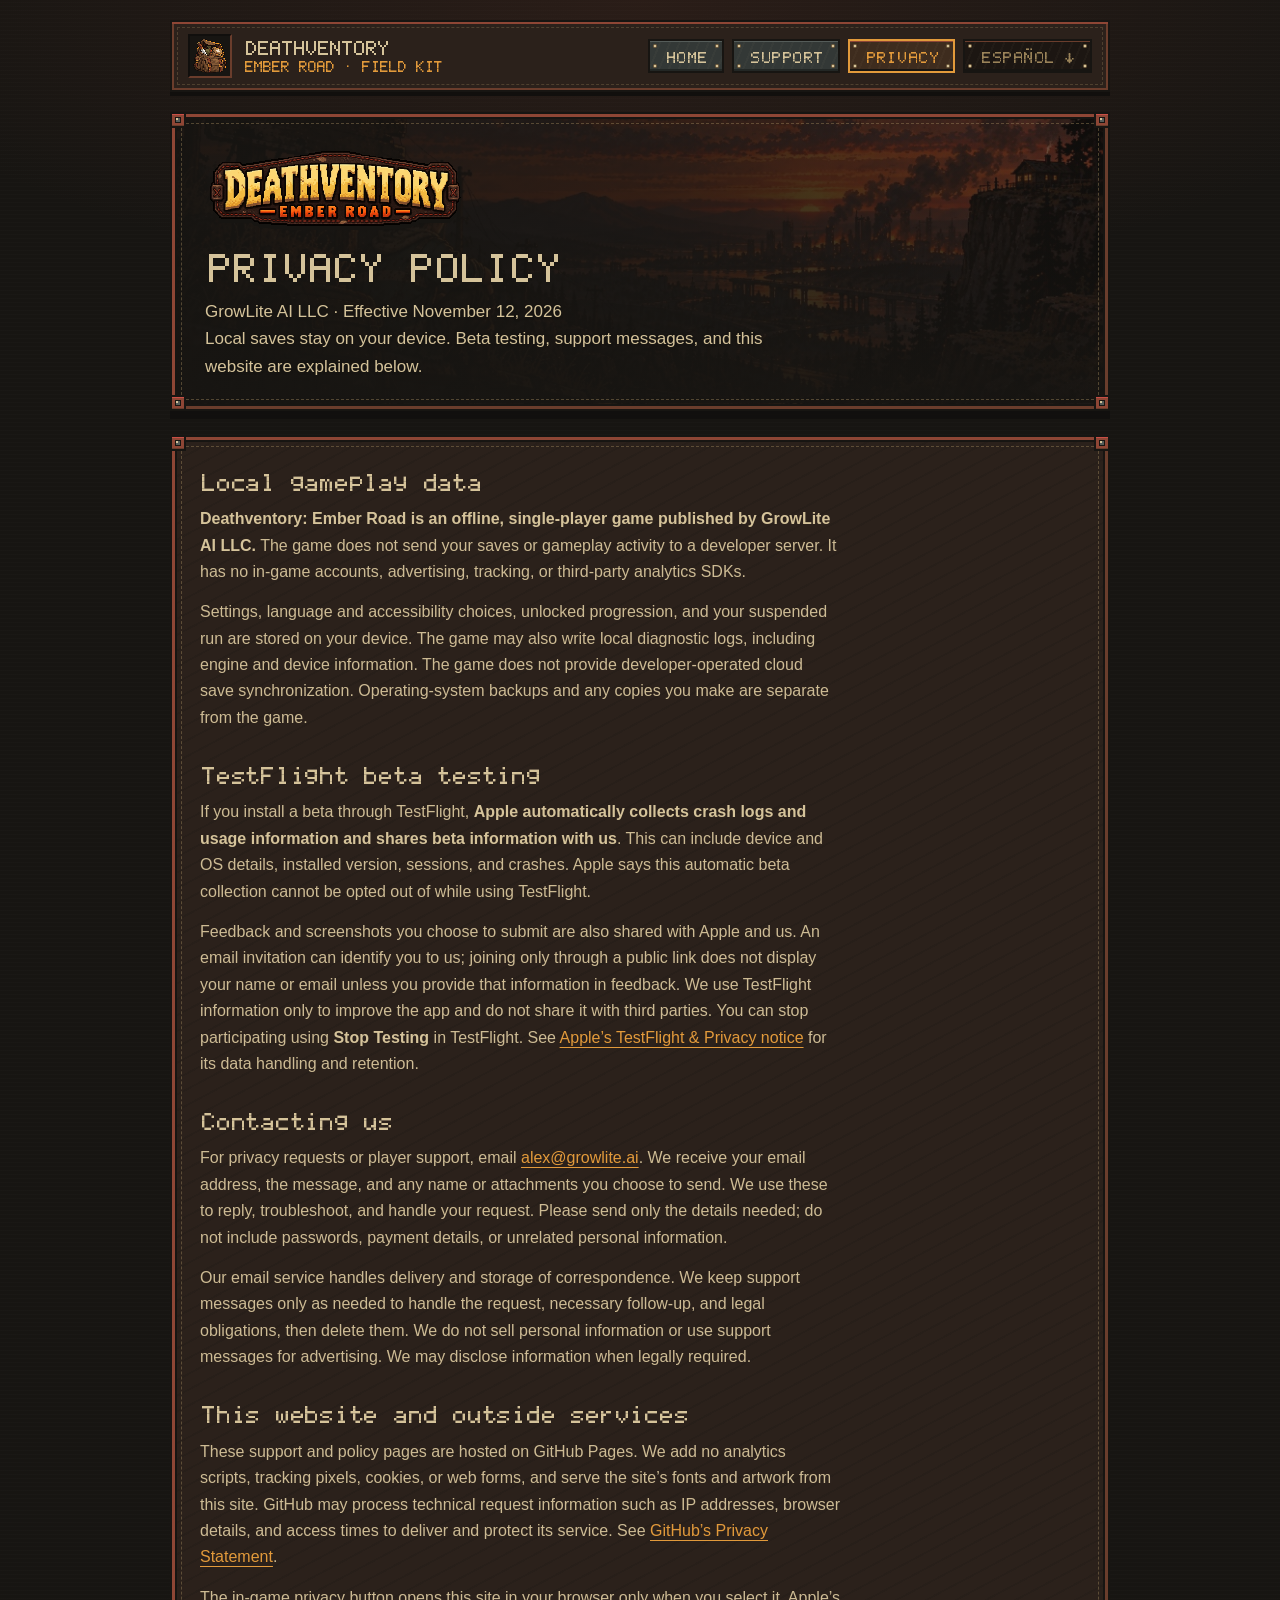
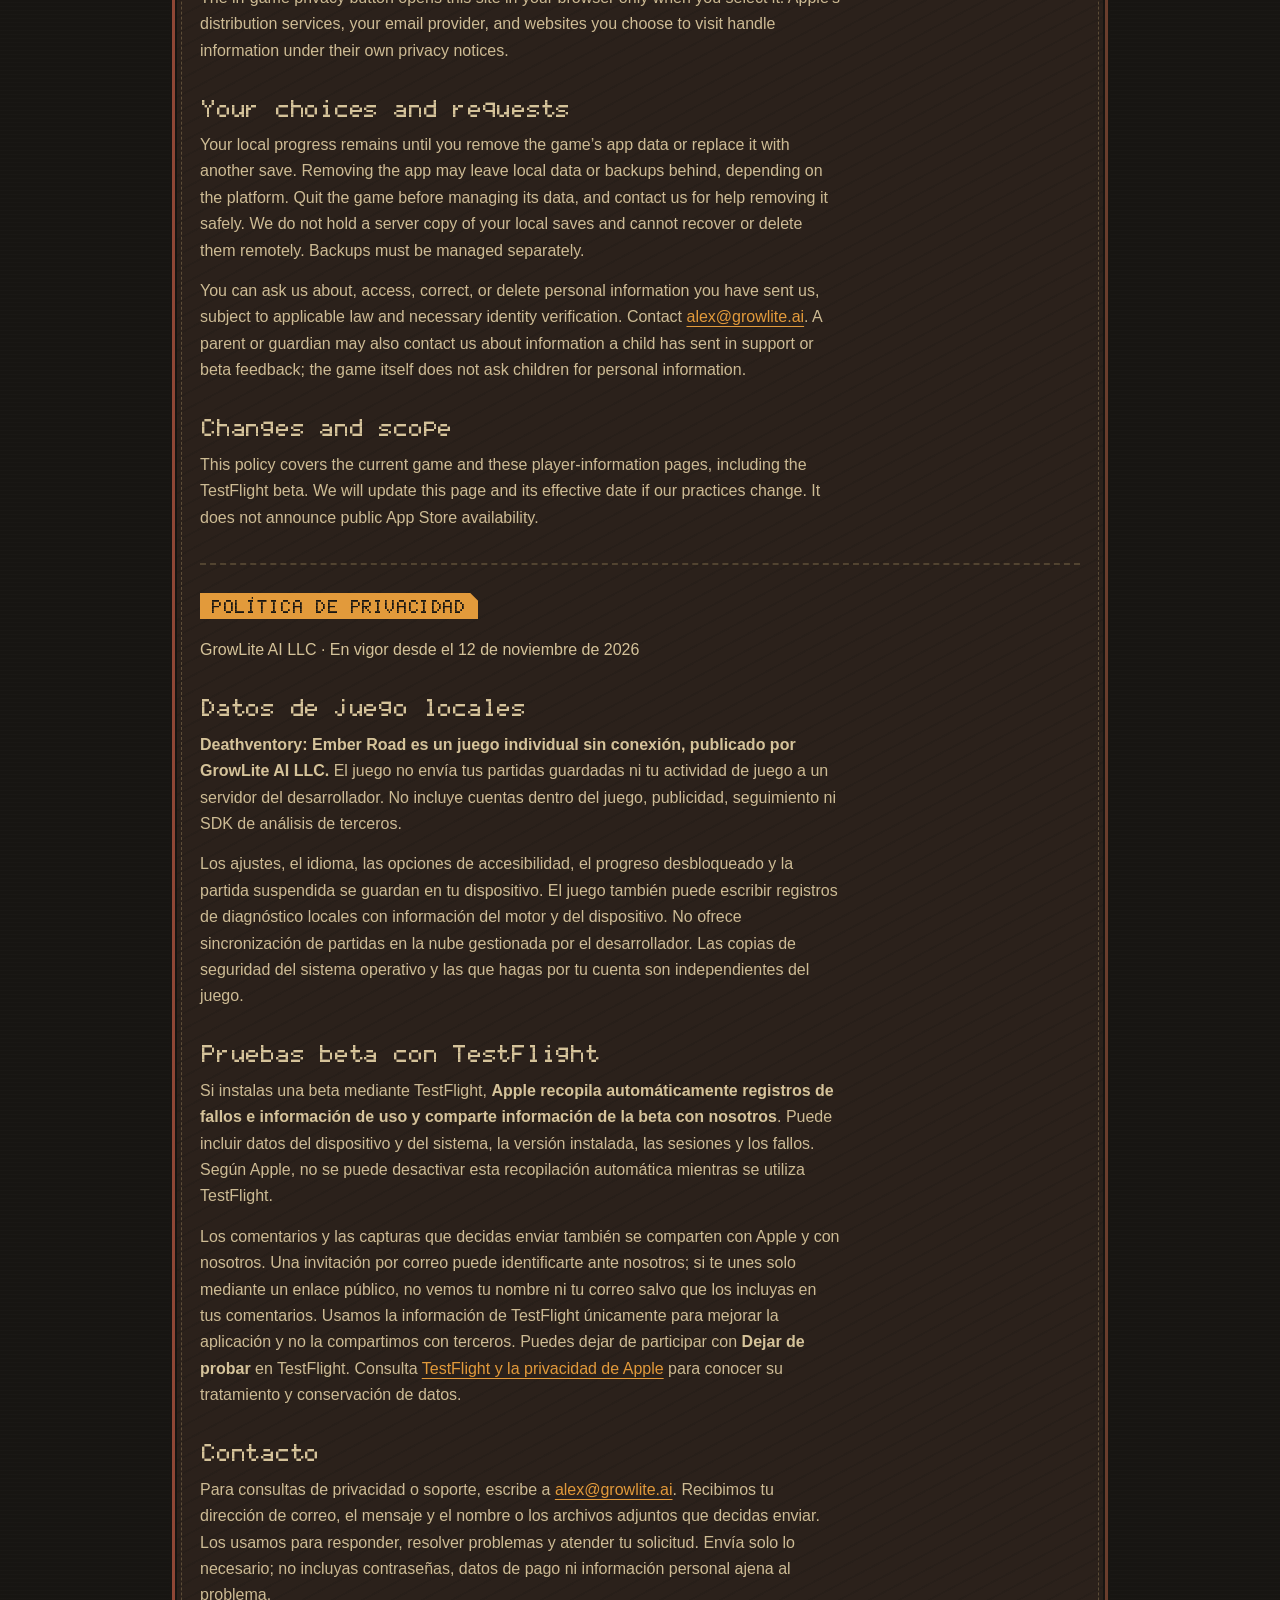
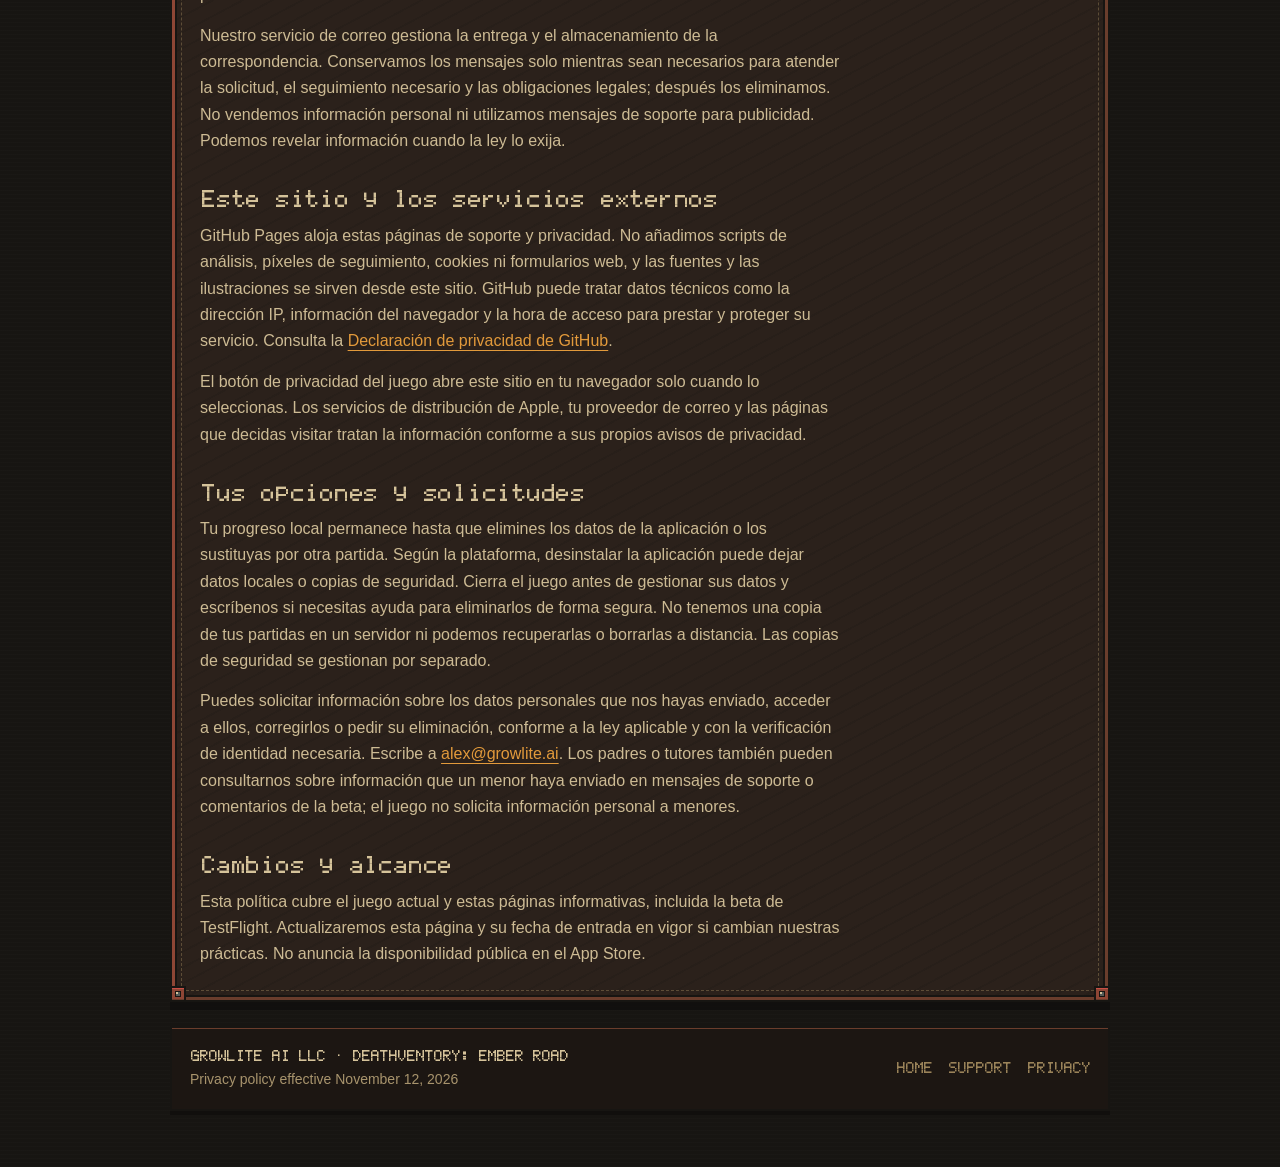
==== commit c17305ef: "docs: finalize privacy policy and support contact Replace the pre-release placeholder with complete " ====
--- a/privacy/index.html
+++ b/privacy/index.html
@@ -4,7 +4,7 @@
   <meta charset="utf-8">
   <meta name="viewport" content="width=device-width,initial-scale=1">
   <meta name="robots" content="noindex,nofollow">
-  <meta name="description" content="Placeholder privacy policy page for Deathventory: Ember Road, published by GrowLite AI LLC.">
+  <meta name="description" content="How Deathventory: Ember Road handles local saves, support requests, TestFlight beta information, and this website.">
   <meta name="theme-color" content="#171512">
   <title>Privacy Policy · Deathventory: Ember Road</title>
   <link rel="icon" type="image/png" href="../assets/favicon.png">
@@ -32,85 +32,55 @@
 
     <main>
       <section class="leather-panel hero-panel" aria-labelledby="privacy-heading">
-        <span class="corner-guards" aria-hidden="true"></span>
-        <span class="guard-bl" aria-hidden="true"></span>
-        <span class="guard-br" aria-hidden="true"></span>
+        <span class="corner-guards" aria-hidden="true"></span><span class="guard-bl" aria-hidden="true"></span><span class="guard-br" aria-hidden="true"></span>
         <div class="hero-art hero-compact">
           <img class="hero-logo pixel-art" src="../assets/title-logo.png" width="520" height="176" alt="Deathventory: Ember Road">
-          <p class="eyebrow tone-teal">Privacy Policy · Pre-Release Notice</p>
-          <h1 id="privacy-heading">Privacy Information</h1>
-          <p class="hero-lead">
-            Reserved privacy-policy page for Deathventory: Ember Road, published by GrowLite AI LLC.
-          </p>
+          <h1 id="privacy-heading">Privacy Policy</h1>
+          <p class="hero-lead">GrowLite AI LLC · Effective November 12, 2026<br>Local saves stay on your device. Beta testing, support messages, and this website are explained below.</p>
         </div>
       </section>
-
-      <section class="leather-panel" aria-labelledby="policy-status-heading">
-        <span class="corner-guards" aria-hidden="true"></span>
-        <span class="guard-bl" aria-hidden="true"></span>
-        <span class="guard-br" aria-hidden="true"></span>
-
-        <div class="section-bar">
-          <h2 class="section-tab oxblood" id="policy-status-heading">Policy Status</h2>
-          <span class="section-suffix">Pre-Release Placeholder</span>
-          <span class="section-rule" aria-hidden="true"></span>
+      <section class="leather-panel" aria-label="English privacy policy">
+        <span class="corner-guards" aria-hidden="true"></span><span class="guard-bl" aria-hidden="true"></span><span class="guard-br" aria-hidden="true"></span>
+        <div class="prose policy-copy">
+          <h2 id="policy-en-0">Local gameplay data</h2>
+          <p><strong>Deathventory: Ember Road is an offline, single-player game published by GrowLite AI LLC.</strong> The game does not send your saves or gameplay activity to a developer server. It has no in-game accounts, advertising, tracking, or third-party analytics SDKs.</p>
+<p>Settings, language and accessibility choices, unlocked progression, and your suspended run are stored on your device. The game may also write local diagnostic logs, including engine and device information. The game does not provide developer-operated cloud save synchronization. Operating-system backups and any copies you make are separate from the game.</p>
+          <h2 id="policy-en-1">TestFlight beta testing</h2>
+          <p>If you install a beta through TestFlight, <strong>Apple automatically collects crash logs and usage information and shares beta information with us</strong>. This can include device and OS details, installed version, sessions, and crashes. Apple says this automatic beta collection cannot be opted out of while using TestFlight.</p>
+<p>Feedback and screenshots you choose to submit are also shared with Apple and us. An email invitation can identify you to us; joining only through a public link does not display your name or email unless you provide that information in feedback. We use TestFlight information only to improve the app and do not share it with third parties. You can stop participating using <strong>Stop Testing</strong> in TestFlight. See <a href="https://www.apple.com/legal/privacy/data/en/test-flight/">Apple’s TestFlight &amp; Privacy notice</a> for its data handling and retention.</p>
+          <h2 id="policy-en-2">Contacting us</h2>
+          <p>For privacy requests or player support, email <a href="mailto:alex@growlite.ai">alex@growlite.ai</a>. We receive your email address, the message, and any name or attachments you choose to send. We use these to reply, troubleshoot, and handle your request. Please send only the details needed; do not include passwords, payment details, or unrelated personal information.</p>
+<p>Our email service handles delivery and storage of correspondence. We keep support messages only as needed to handle the request, necessary follow-up, and legal obligations, then delete them. We do not sell personal information or use support messages for advertising. We may disclose information when legally required.</p>
+          <h2 id="policy-en-3">This website and outside services</h2>
+          <p>These support and policy pages are hosted on GitHub Pages. We add no analytics scripts, tracking pixels, cookies, or web forms, and serve the site’s fonts and artwork from this site. GitHub may process technical request information such as IP addresses, browser details, and access times to deliver and protect its service. See <a href="https://docs.github.com/en/site-policy/privacy-policies/github-general-privacy-statement">GitHub’s Privacy Statement</a>.</p>
+<p>The in-game privacy button opens this site in your browser only when you select it. Apple’s distribution services, your email provider, and websites you choose to visit handle information under their own privacy notices.</p>
+          <h2 id="policy-en-4">Your choices and requests</h2>
+          <p>Your local progress remains until you remove the game’s app data or replace it with another save. Removing the app may leave local data or backups behind, depending on the platform. Quit the game before managing its data, and contact us for help removing it safely. We do not hold a server copy of your local saves and cannot recover or delete them remotely. Backups must be managed separately.</p>
+<p>You can ask us about, access, correct, or delete personal information you have sent us, subject to applicable law and necessary identity verification. Contact <a href="mailto:alex@growlite.ai">alex@growlite.ai</a>. A parent or guardian may also contact us about information a child has sent in support or beta feedback; the game itself does not ask children for personal information.</p>
+          <h2 id="policy-en-5">Changes and scope</h2>
+          <p>This policy covers the current game and these player-information pages, including the TestFlight beta. We will update this page and its effective date if our practices change. It does not announce public App Store availability.</p>
         </div>
-
-        <div class="dispatch-notice oxblood">
-          <div class="dispatch-badge">[!] Placeholder — Final Policy Pending</div>
-          <p>
-            <strong>This page is not yet the final published privacy policy.</strong> We are completing final release package verification for <strong>Deathventory: Ember Road</strong> (published by <strong>GrowLite AI LLC</strong>) and will replace this notice with the complete reviewed privacy policy and privacy contact address before public release.
-          </p>
-        </div>
-
-        <div class="section-bar">
-          <h2 class="section-tab teal">Architecture Overview</h2>
-          <span class="section-suffix">What To Expect</span>
-          <span class="section-rule" aria-hidden="true"></span>
-        </div>
-
-        <div class="pack-grid">
-          <div class="pack-cell">
-            <span class="cell-step">GAMEPLAY · OFFLINE</span>
-            <h3>No Account Sign-In</h3>
-            <p>
-              Deathventory: Ember Road is designed as a single-player experience with no in-game account registration, social/messaging features, or third-party advertising SDKs.
-            </p>
-          </div>
-          <div class="pack-cell">
-            <span class="cell-step">STORAGE · ON-DEVICE</span>
-            <h3>Local Profile &amp; Run Saves</h3>
-            <p>
-              Settings, camp progression, and suspended run saves are stored locally on your device inside the app’s local container rather than transmitted to a developer gameplay server.
-            </p>
-          </div>
-        </div>
-
-        <div class="section-bar">
-          <h2 class="section-tab">Before Public Release</h2>
-          <span class="section-suffix">Final Policy Scope</span>
-          <span class="section-rule" aria-hidden="true"></span>
-        </div>
-
-        <ul class="field-list">
-          <li><strong>Verified Package Disclosures:</strong> Confirmation of final App Store build privacy practices following release-candidate binary inspection.</li>
-          <li><strong>Web Hosting Context:</strong> Details covering static delivery of these support and policy pages via GitHub Pages (which includes no analytics scripts, tracking pixels, cookies, or web forms from GrowLite AI LLC).</li>
-          <li><strong>Privacy Contact:</strong> Dedicated privacy inquiry contact details for GrowLite AI LLC.</li>
-        </ul>
-
         <section class="es-panel" id="es" lang="es" aria-labelledby="es-privacy-heading">
-          <div class="section-bar">
-            <h2 class="section-tab ember" id="es-privacy-heading">Política De Privacidad</h2>
-            <span class="section-suffix">Español · Aviso Provisional</span>
-            <span class="section-rule" aria-hidden="true"></span>
-          </div>
-          <div class="prose">
-            <p>
-              <strong>Aviso provisional — política definitiva pendiente:</strong> Esta página está reservada para la política de privacidad de <strong>Deathventory: Ember Road</strong>, publicado por <strong>GrowLite AI LLC</strong>. Este texto es provisional y no constituye todavía la política definitiva.
-            </p>
-            <p>
-              El juego está diseñado para un solo jugador, sin registro de cuentas dentro del juego y con guardado local de perfil y partidas en el propio dispositivo. Antes del lanzamiento público sustituiremos este aviso por la política completa revisada, incluyendo la confirmación de prácticas de datos del paquete final y la dirección de contacto de privacidad.
-            </p>
+          <h2 class="section-tab ember" id="es-privacy-heading">Política de privacidad</h2>
+          <p>GrowLite AI LLC · En vigor desde el 12 de noviembre de 2026</p>
+          <div class="prose policy-copy">
+            <h3>Datos de juego locales</h3>
+            <p><strong>Deathventory: Ember Road es un juego individual sin conexión, publicado por GrowLite AI LLC.</strong> El juego no envía tus partidas guardadas ni tu actividad de juego a un servidor del desarrollador. No incluye cuentas dentro del juego, publicidad, seguimiento ni SDK de análisis de terceros.</p>
+<p>Los ajustes, el idioma, las opciones de accesibilidad, el progreso desbloqueado y la partida suspendida se guardan en tu dispositivo. El juego también puede escribir registros de diagnóstico locales con información del motor y del dispositivo. No ofrece sincronización de partidas en la nube gestionada por el desarrollador. Las copias de seguridad del sistema operativo y las que hagas por tu cuenta son independientes del juego.</p>
+            <h3>Pruebas beta con TestFlight</h3>
+            <p>Si instalas una beta mediante TestFlight, <strong>Apple recopila automáticamente registros de fallos e información de uso y comparte información de la beta con nosotros</strong>. Puede incluir datos del dispositivo y del sistema, la versión instalada, las sesiones y los fallos. Según Apple, no se puede desactivar esta recopilación automática mientras se utiliza TestFlight.</p>
+<p>Los comentarios y las capturas que decidas enviar también se comparten con Apple y con nosotros. Una invitación por correo puede identificarte ante nosotros; si te unes solo mediante un enlace público, no vemos tu nombre ni tu correo salvo que los incluyas en tus comentarios. Usamos la información de TestFlight únicamente para mejorar la aplicación y no la compartimos con terceros. Puedes dejar de participar con <strong>Dejar de probar</strong> en TestFlight. Consulta <a href="https://www.apple.com/legal/privacy/data/es/test-flight/">TestFlight y la privacidad de Apple</a> para conocer su tratamiento y conservación de datos.</p>
+            <h3>Contacto</h3>
+            <p>Para consultas de privacidad o soporte, escribe a <a href="mailto:alex@growlite.ai">alex@growlite.ai</a>. Recibimos tu dirección de correo, el mensaje y el nombre o los archivos adjuntos que decidas enviar. Los usamos para responder, resolver problemas y atender tu solicitud. Envía solo lo necesario; no incluyas contraseñas, datos de pago ni información personal ajena al problema.</p>
+<p>Nuestro servicio de correo gestiona la entrega y el almacenamiento de la correspondencia. Conservamos los mensajes solo mientras sean necesarios para atender la solicitud, el seguimiento necesario y las obligaciones legales; después los eliminamos. No vendemos información personal ni utilizamos mensajes de soporte para publicidad. Podemos revelar información cuando la ley lo exija.</p>
+            <h3>Este sitio y los servicios externos</h3>
+            <p>GitHub Pages aloja estas páginas de soporte y privacidad. No añadimos scripts de análisis, píxeles de seguimiento, cookies ni formularios web, y las fuentes y las ilustraciones se sirven desde este sitio. GitHub puede tratar datos técnicos como la dirección IP, información del navegador y la hora de acceso para prestar y proteger su servicio. Consulta la <a href="https://docs.github.com/en/site-policy/privacy-policies/github-general-privacy-statement">Declaración de privacidad de GitHub</a>.</p>
+<p>El botón de privacidad del juego abre este sitio en tu navegador solo cuando lo seleccionas. Los servicios de distribución de Apple, tu proveedor de correo y las páginas que decidas visitar tratan la información conforme a sus propios avisos de privacidad.</p>
+            <h3>Tus opciones y solicitudes</h3>
+            <p>Tu progreso local permanece hasta que elimines los datos de la aplicación o los sustituyas por otra partida. Según la plataforma, desinstalar la aplicación puede dejar datos locales o copias de seguridad. Cierra el juego antes de gestionar sus datos y escríbenos si necesitas ayuda para eliminarlos de forma segura. No tenemos una copia de tus partidas en un servidor ni podemos recuperarlas o borrarlas a distancia. Las copias de seguridad se gestionan por separado.</p>
+<p>Puedes solicitar información sobre los datos personales que nos hayas enviado, acceder a ellos, corregirlos o pedir su eliminación, conforme a la ley aplicable y con la verificación de identidad necesaria. Escribe a <a href="mailto:alex@growlite.ai">alex@growlite.ai</a>. Los padres o tutores también pueden consultarnos sobre información que un menor haya enviado en mensajes de soporte o comentarios de la beta; el juego no solicita información personal a menores.</p>
+            <h3>Cambios y alcance</h3>
+            <p>Esta política cubre el juego actual y estas páginas informativas, incluida la beta de TestFlight. Actualizaremos esta página y su fecha de entrada en vigor si cambian nuestras prácticas. No anuncia la disponibilidad pública en el App Store.</p>
           </div>
         </section>
       </section>
@@ -119,7 +89,7 @@
     <footer class="site-footer">
       <div>
         <p class="footer-brand">GrowLite AI LLC · Deathventory: Ember Road</p>
-        <p>Pre-release player pages · Updated November 10, 2026</p>
+        <p>Privacy policy effective November 12, 2026</p>
       </div>
       <nav class="footer-links" aria-label="Footer navigation">
         <a href="../">Home</a>
--- a/styles.css
+++ b/styles.css
@@ -949,3 +949,8 @@
     font-size: 12px;
   }
 }
+
+/* Long-form privacy copy keeps the existing field-kit visual language. */
+.policy-copy { max-width: 72ch; overflow-wrap: anywhere; }
+.policy-copy h2, .policy-copy h3 { margin: 1.6em 0 .6em; color: var(--bone); font-size: 1.2em; line-height: 1.35; }
+.policy-copy h2:first-child { margin-top: 0; }
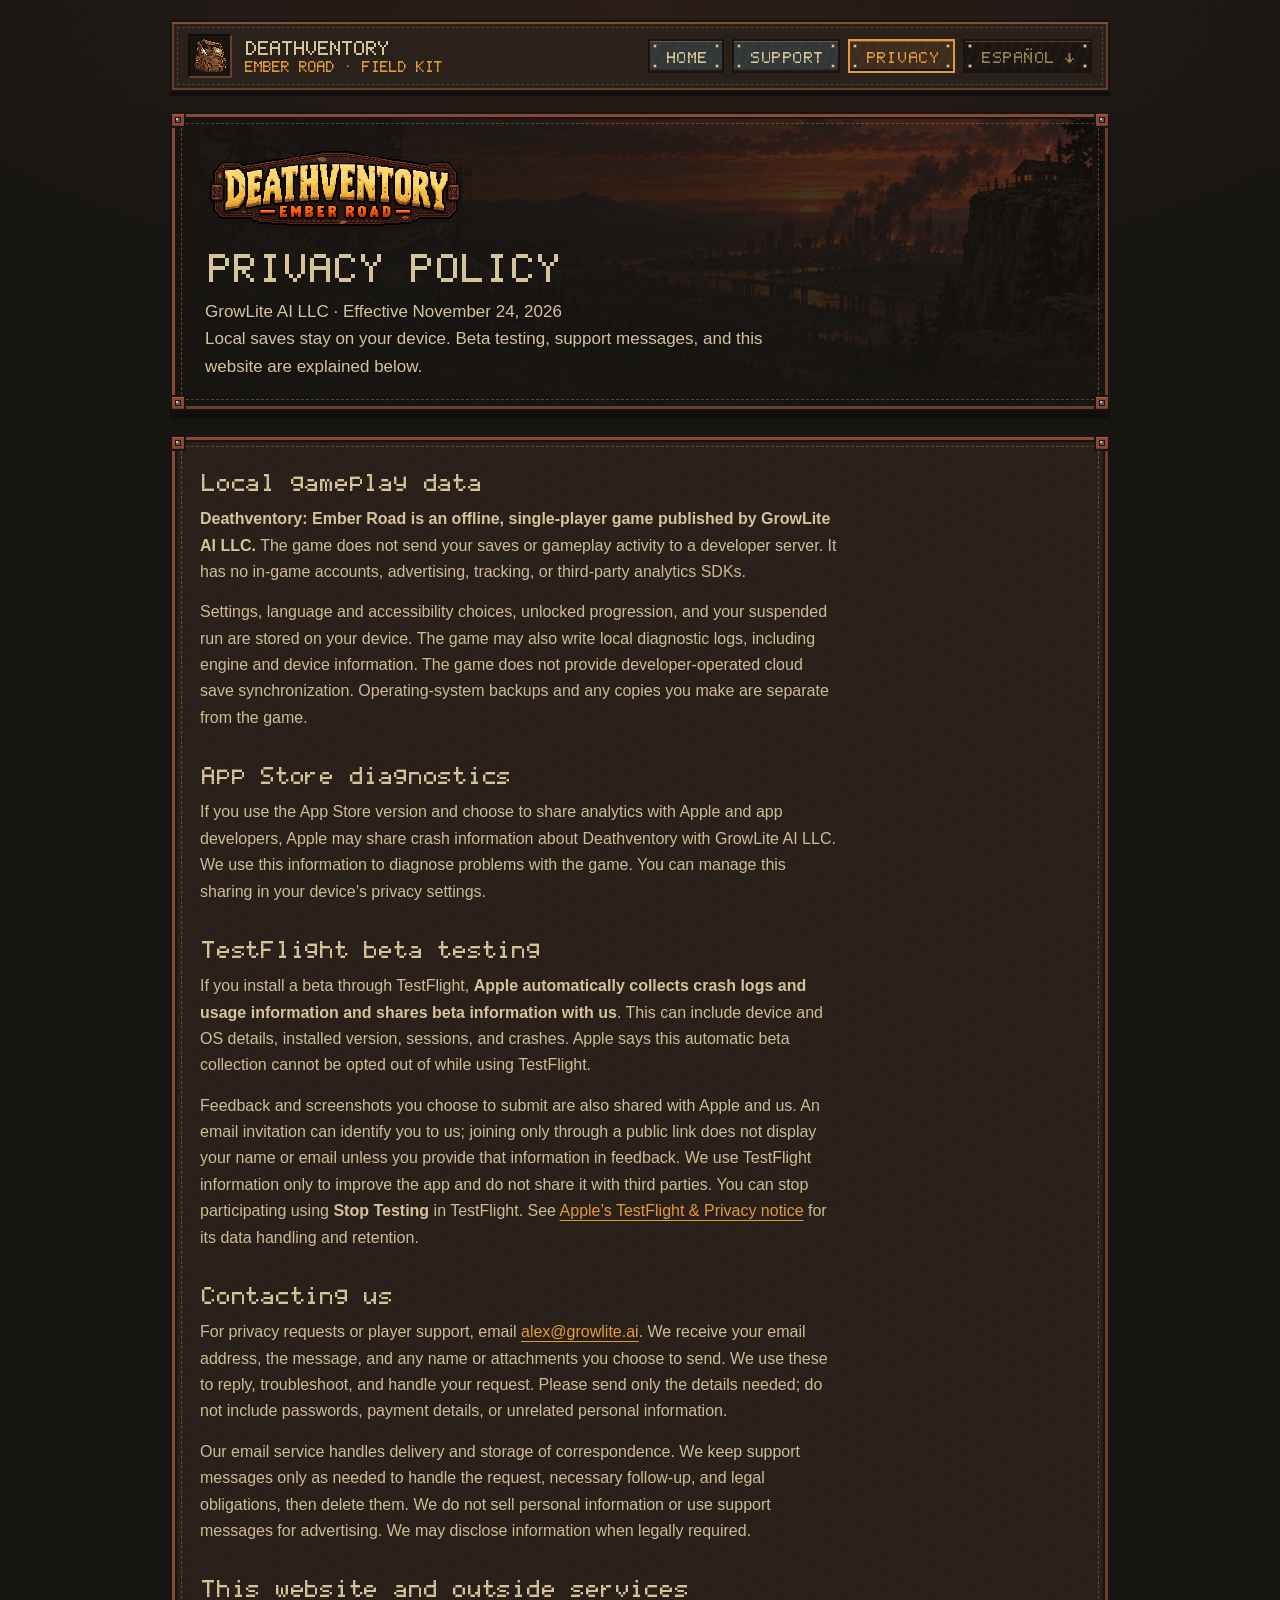
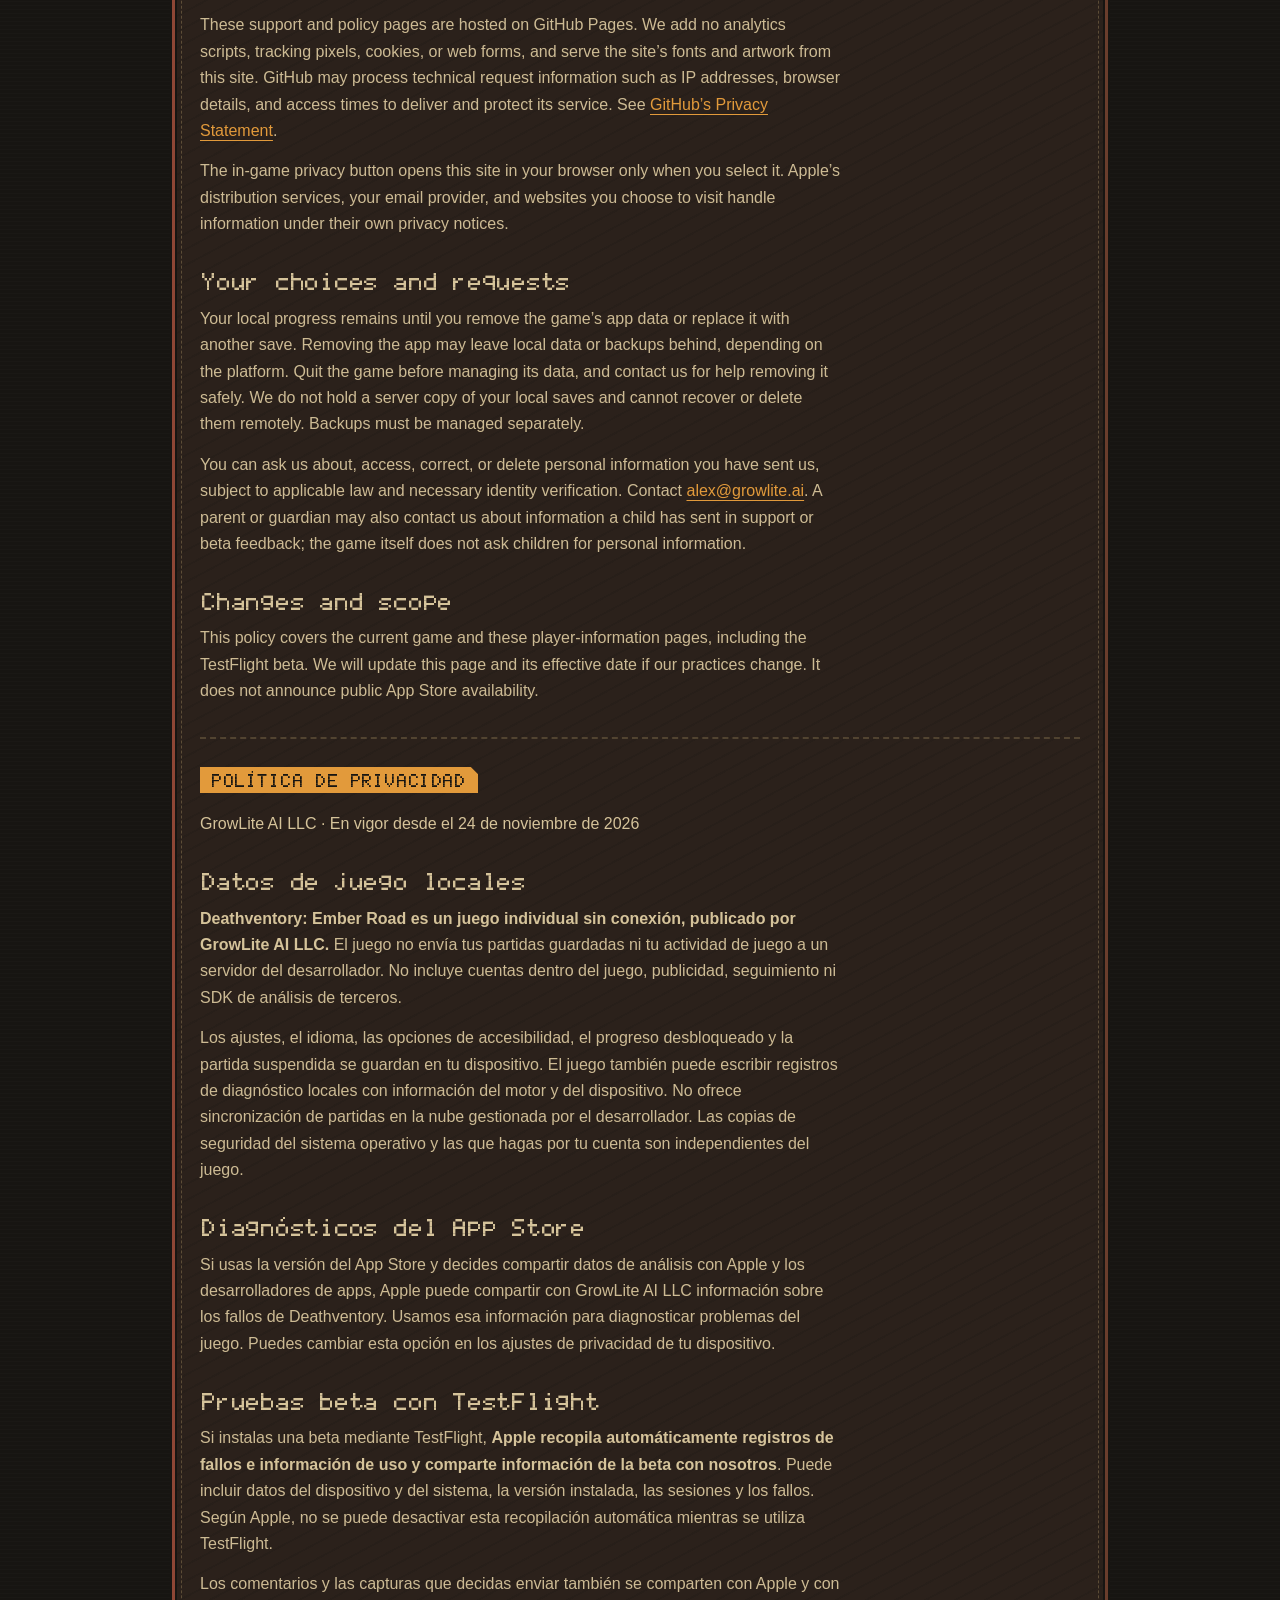
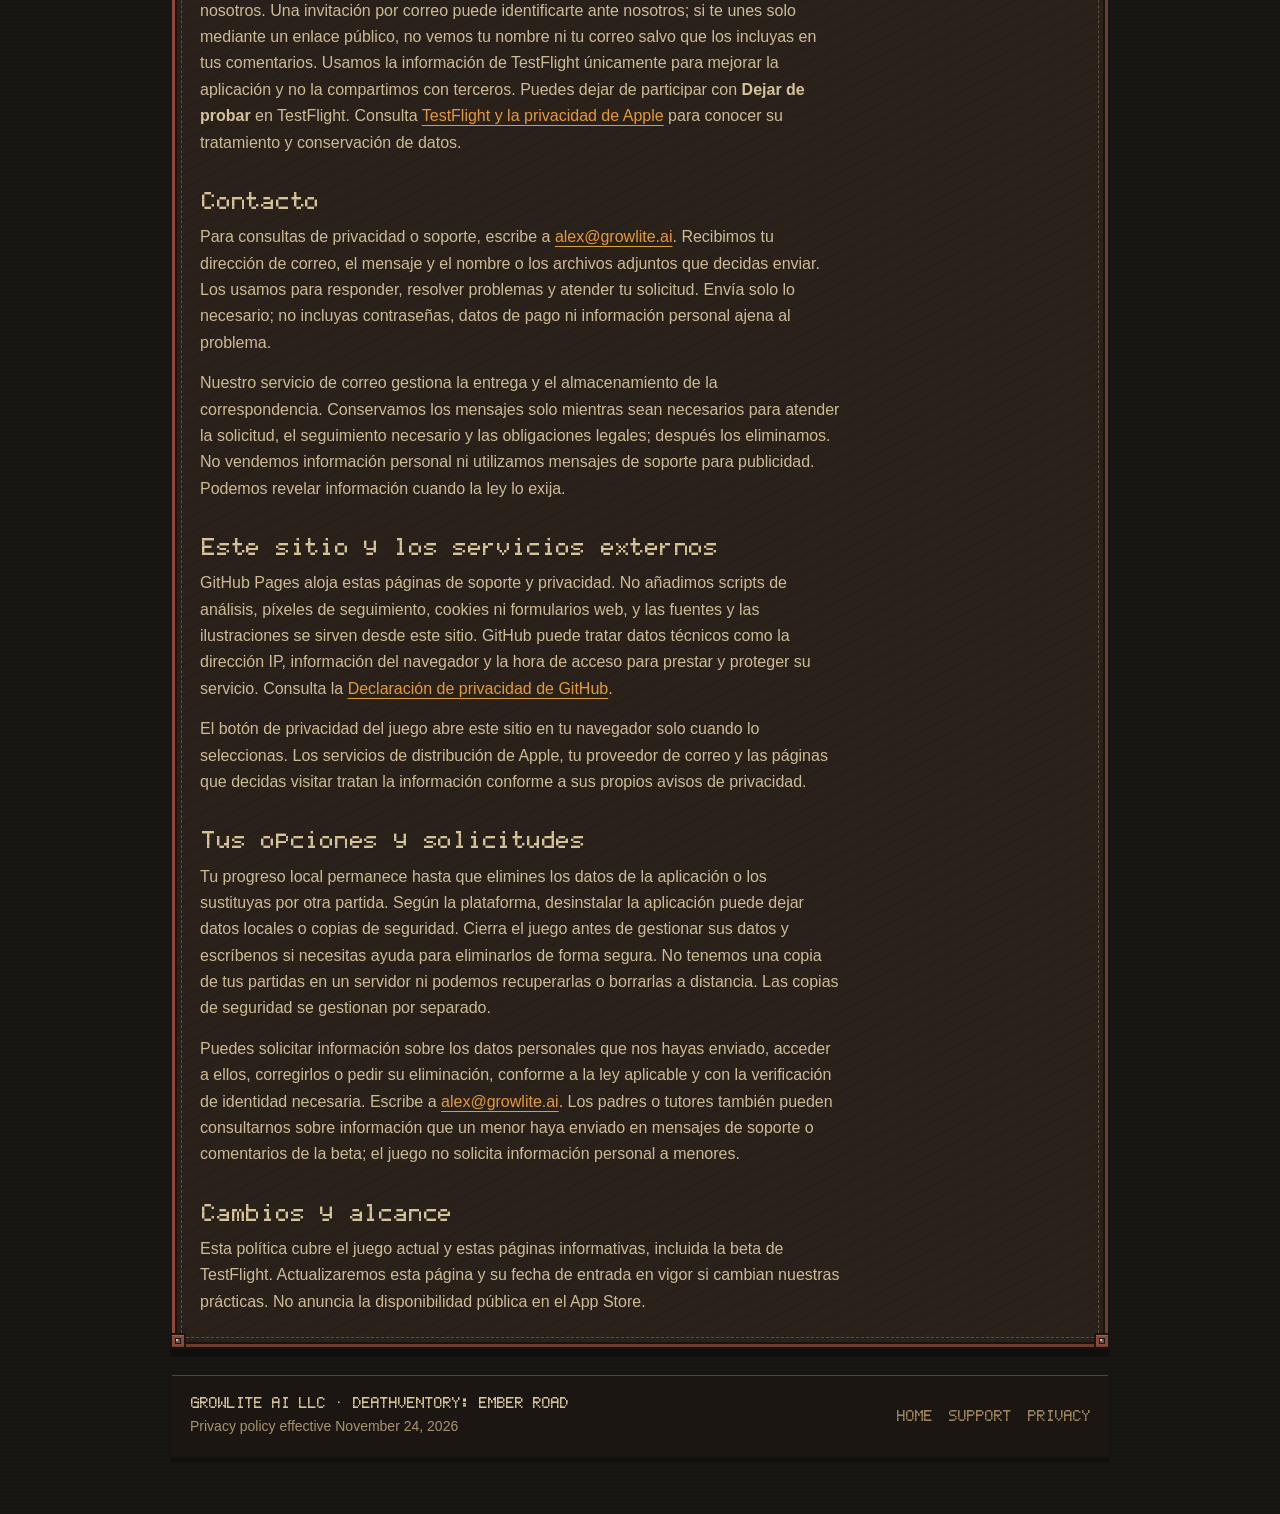
==== commit 77c41638: "site: docs: publish game license and privacy updates" ====
--- a/privacy/index.html
+++ b/privacy/index.html
@@ -36,7 +36,7 @@
         <div class="hero-art hero-compact">
           <img class="hero-logo pixel-art" src="../assets/title-logo.png" width="520" height="176" alt="Deathventory: Ember Road">
           <h1 id="privacy-heading">Privacy Policy</h1>
-          <p class="hero-lead">GrowLite AI LLC · Effective November 12, 2026<br>Local saves stay on your device. Beta testing, support messages, and this website are explained below.</p>
+          <p class="hero-lead">GrowLite AI LLC · Effective November 24, 2026<br>Local saves stay on your device. Beta testing, support messages, and this website are explained below.</p>
         </div>
       </section>
       <section class="leather-panel" aria-label="English privacy policy">
@@ -45,6 +45,8 @@
           <h2 id="policy-en-0">Local gameplay data</h2>
           <p><strong>Deathventory: Ember Road is an offline, single-player game published by GrowLite AI LLC.</strong> The game does not send your saves or gameplay activity to a developer server. It has no in-game accounts, advertising, tracking, or third-party analytics SDKs.</p>
 <p>Settings, language and accessibility choices, unlocked progression, and your suspended run are stored on your device. The game may also write local diagnostic logs, including engine and device information. The game does not provide developer-operated cloud save synchronization. Operating-system backups and any copies you make are separate from the game.</p>
+          <h2 id="app-store-diagnostics">App Store diagnostics</h2>
+          <p>If you use the App Store version and choose to share analytics with Apple and app developers, Apple may share crash information about Deathventory with GrowLite AI LLC. We use this information to diagnose problems with the game. You can manage this sharing in your device’s privacy settings.</p>
           <h2 id="policy-en-1">TestFlight beta testing</h2>
           <p>If you install a beta through TestFlight, <strong>Apple automatically collects crash logs and usage information and shares beta information with us</strong>. This can include device and OS details, installed version, sessions, and crashes. Apple says this automatic beta collection cannot be opted out of while using TestFlight.</p>
 <p>Feedback and screenshots you choose to submit are also shared with Apple and us. An email invitation can identify you to us; joining only through a public link does not display your name or email unless you provide that information in feedback. We use TestFlight information only to improve the app and do not share it with third parties. You can stop participating using <strong>Stop Testing</strong> in TestFlight. See <a href="https://www.apple.com/legal/privacy/data/en/test-flight/">Apple’s TestFlight &amp; Privacy notice</a> for its data handling and retention.</p>
@@ -62,11 +64,13 @@
         </div>
         <section class="es-panel" id="es" lang="es" aria-labelledby="es-privacy-heading">
           <h2 class="section-tab ember" id="es-privacy-heading">Política de privacidad</h2>
-          <p>GrowLite AI LLC · En vigor desde el 12 de noviembre de 2026</p>
+          <p>GrowLite AI LLC · En vigor desde el 24 de noviembre de 2026</p>
           <div class="prose policy-copy">
             <h3>Datos de juego locales</h3>
             <p><strong>Deathventory: Ember Road es un juego individual sin conexión, publicado por GrowLite AI LLC.</strong> El juego no envía tus partidas guardadas ni tu actividad de juego a un servidor del desarrollador. No incluye cuentas dentro del juego, publicidad, seguimiento ni SDK de análisis de terceros.</p>
 <p>Los ajustes, el idioma, las opciones de accesibilidad, el progreso desbloqueado y la partida suspendida se guardan en tu dispositivo. El juego también puede escribir registros de diagnóstico locales con información del motor y del dispositivo. No ofrece sincronización de partidas en la nube gestionada por el desarrollador. Las copias de seguridad del sistema operativo y las que hagas por tu cuenta son independientes del juego.</p>
+            <h3>Diagnósticos del App Store</h3>
+            <p>Si usas la versión del App Store y decides compartir datos de análisis con Apple y los desarrolladores de apps, Apple puede compartir con GrowLite AI LLC información sobre los fallos de Deathventory. Usamos esa información para diagnosticar problemas del juego. Puedes cambiar esta opción en los ajustes de privacidad de tu dispositivo.</p>
             <h3>Pruebas beta con TestFlight</h3>
             <p>Si instalas una beta mediante TestFlight, <strong>Apple recopila automáticamente registros de fallos e información de uso y comparte información de la beta con nosotros</strong>. Puede incluir datos del dispositivo y del sistema, la versión instalada, las sesiones y los fallos. Según Apple, no se puede desactivar esta recopilación automática mientras se utiliza TestFlight.</p>
 <p>Los comentarios y las capturas que decidas enviar también se comparten con Apple y con nosotros. Una invitación por correo puede identificarte ante nosotros; si te unes solo mediante un enlace público, no vemos tu nombre ni tu correo salvo que los incluyas en tus comentarios. Usamos la información de TestFlight únicamente para mejorar la aplicación y no la compartimos con terceros. Puedes dejar de participar con <strong>Dejar de probar</strong> en TestFlight. Consulta <a href="https://www.apple.com/legal/privacy/data/es/test-flight/">TestFlight y la privacidad de Apple</a> para conocer su tratamiento y conservación de datos.</p>
@@ -89,7 +93,7 @@
     <footer class="site-footer">
       <div>
         <p class="footer-brand">GrowLite AI LLC · Deathventory: Ember Road</p>
-        <p>Privacy policy effective November 12, 2026</p>
+        <p>Privacy policy effective November 24, 2026</p>
       </div>
       <nav class="footer-links" aria-label="Footer navigation">
         <a href="../">Home</a>
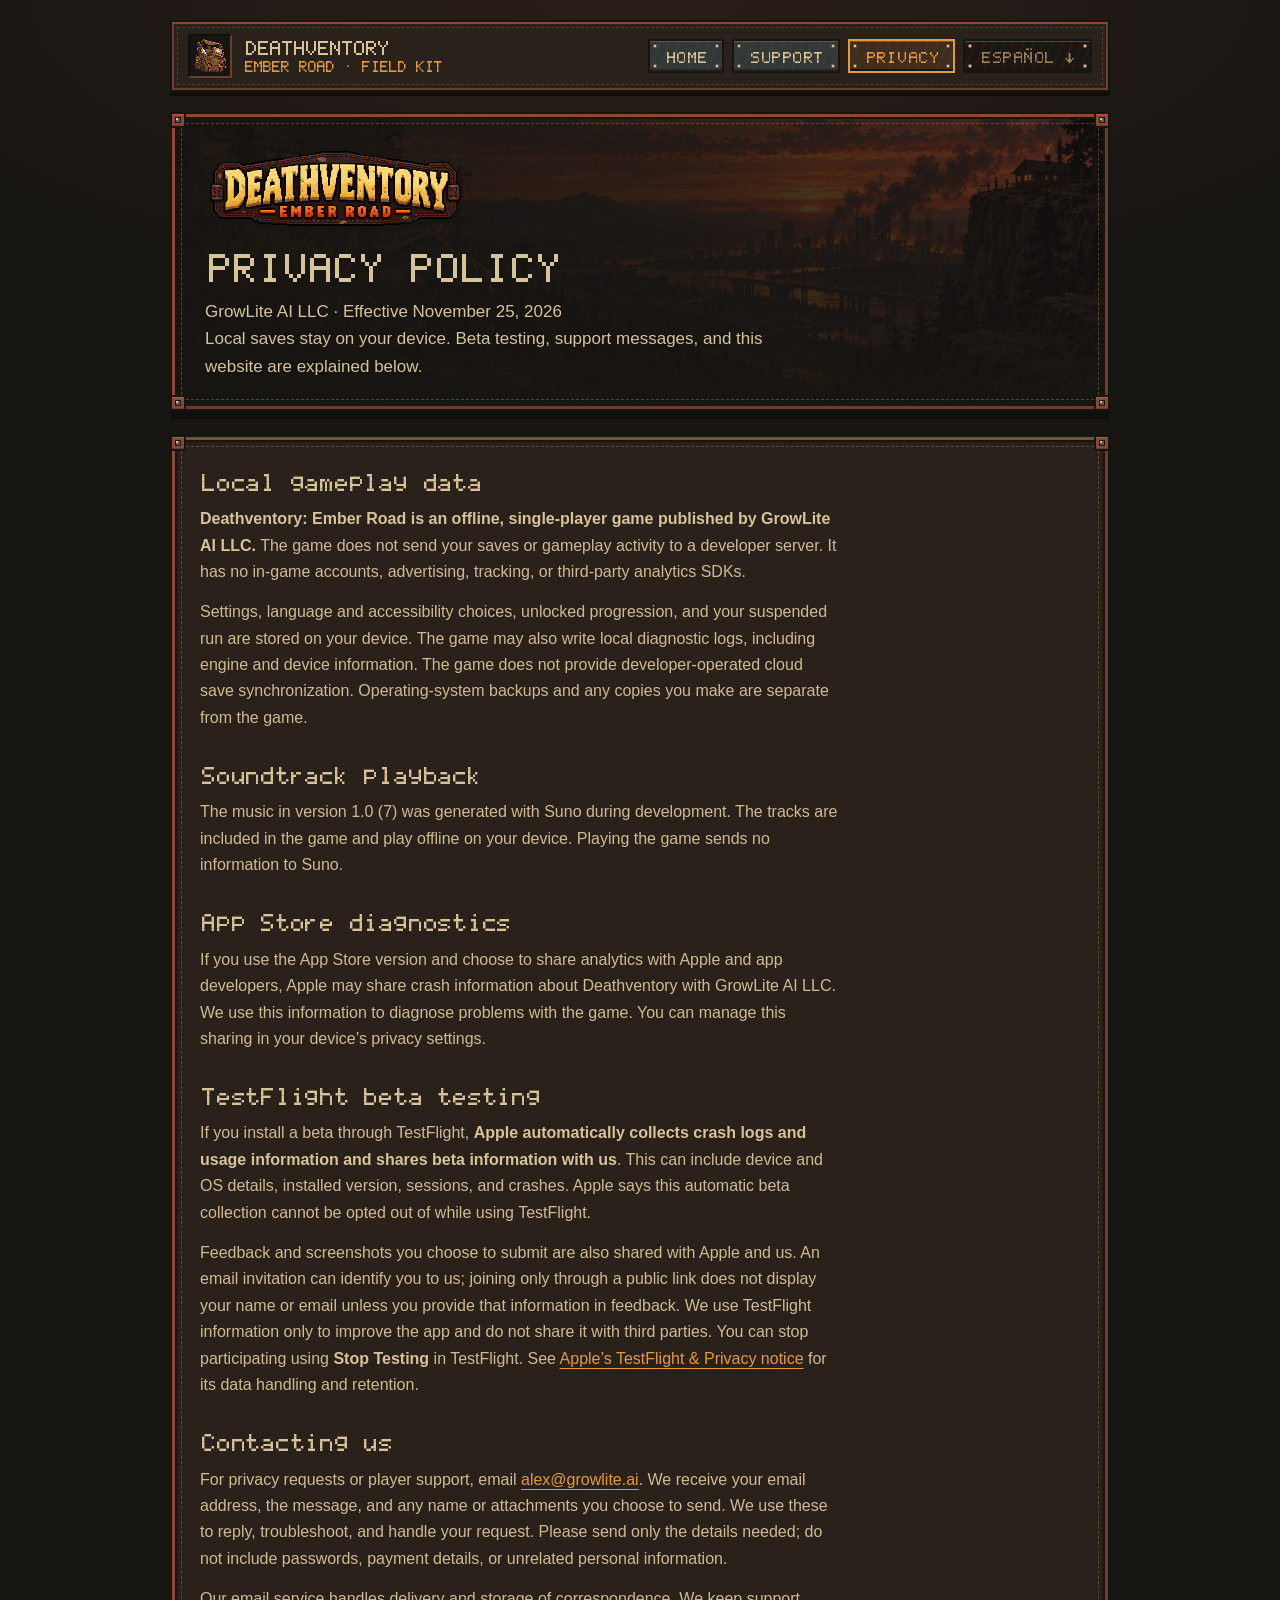
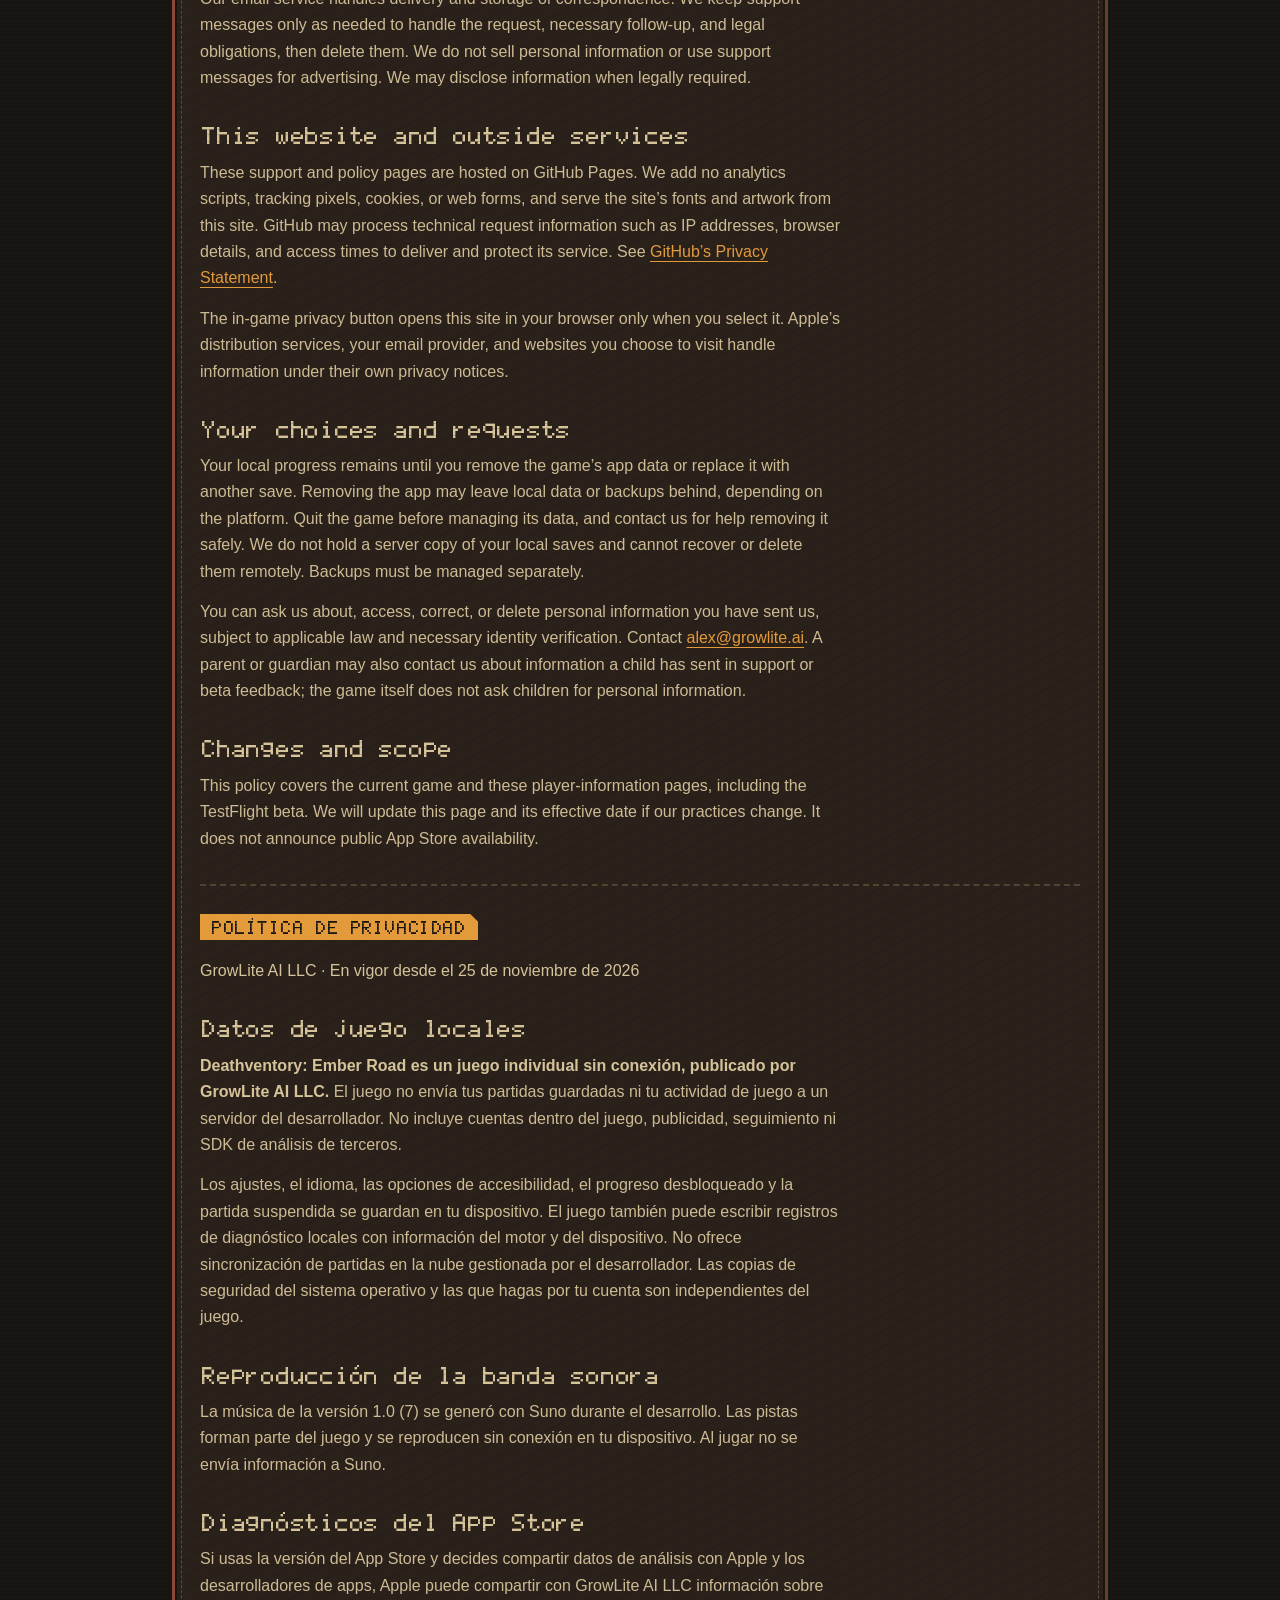
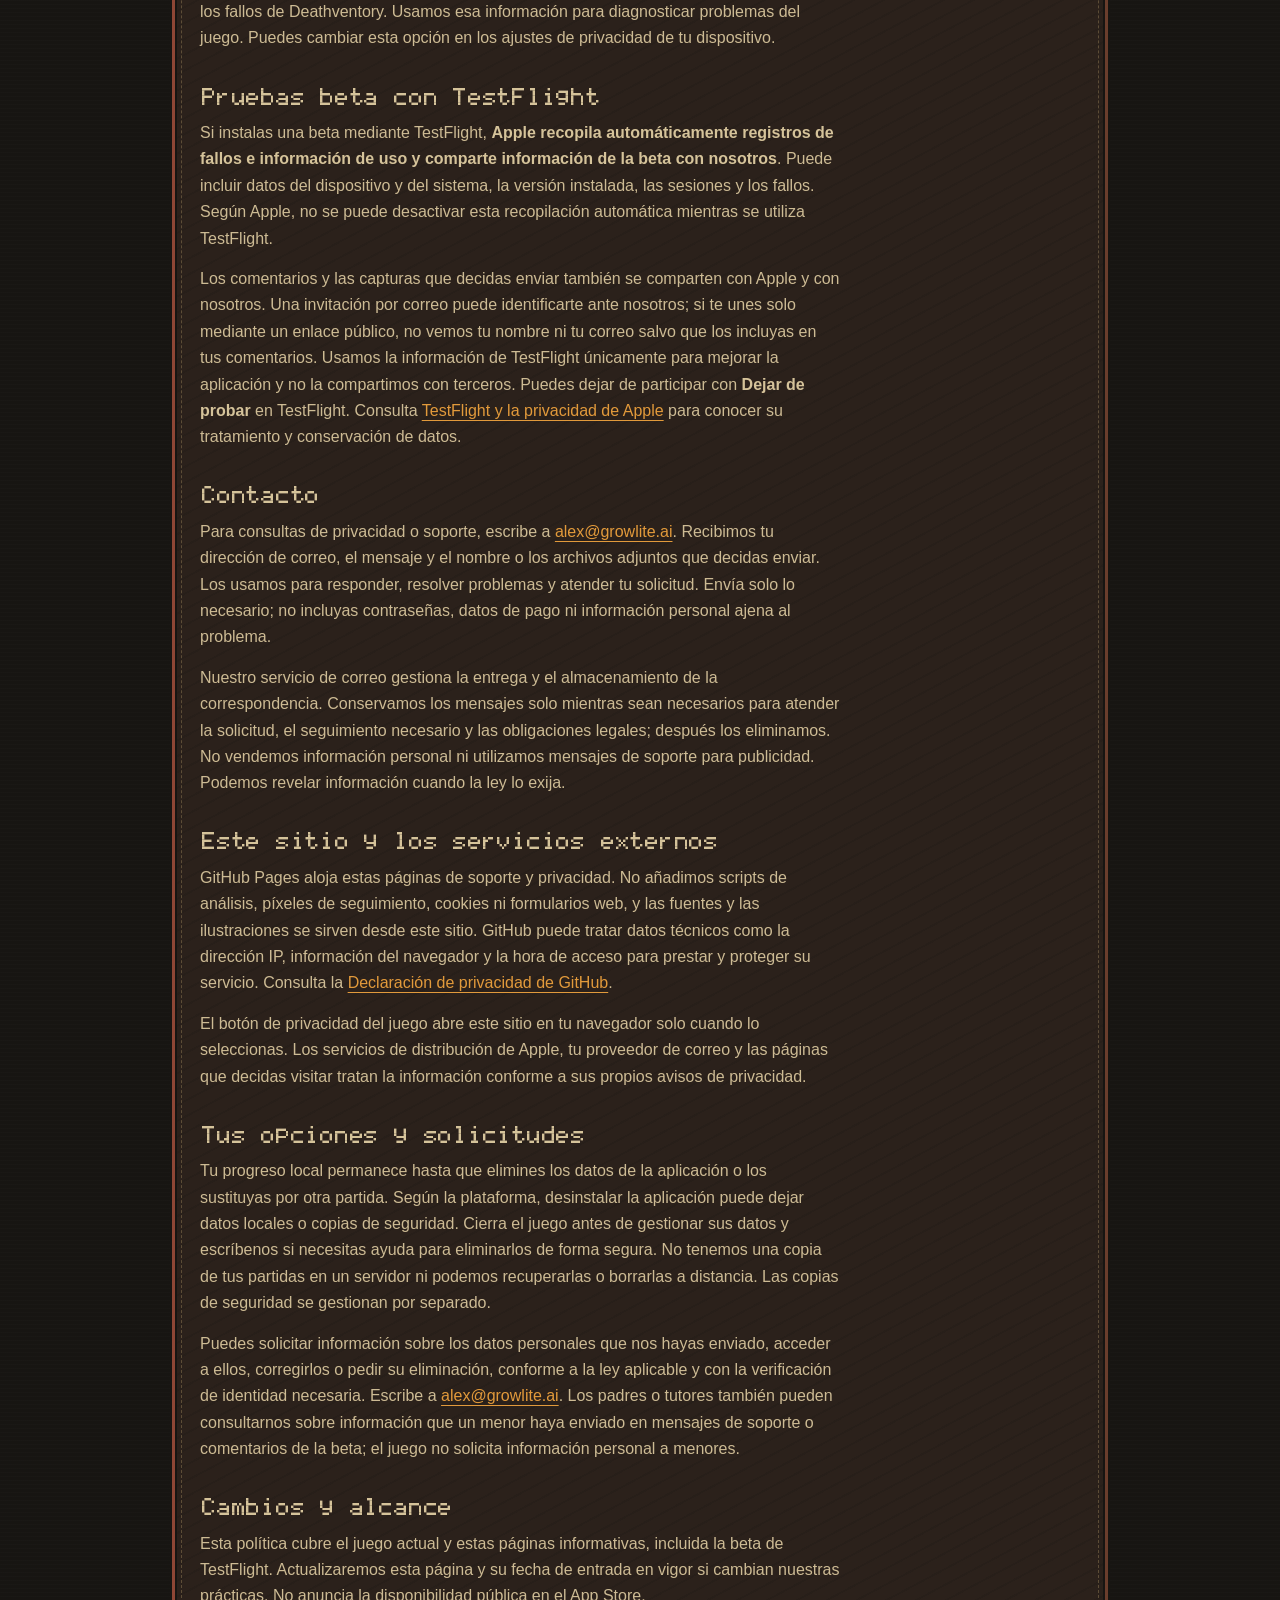
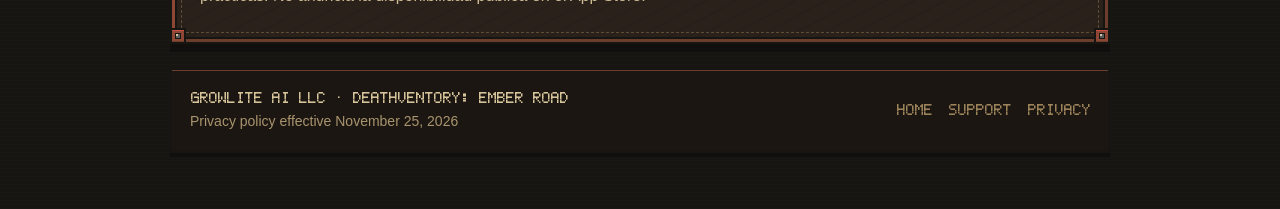
==== commit 42075012: "docs: explain offline soundtrack playback and music rights" ====
--- a/privacy/index.html
+++ b/privacy/index.html
@@ -36,7 +36,7 @@
         <div class="hero-art hero-compact">
           <img class="hero-logo pixel-art" src="../assets/title-logo.png" width="520" height="176" alt="Deathventory: Ember Road">
           <h1 id="privacy-heading">Privacy Policy</h1>
-          <p class="hero-lead">GrowLite AI LLC · Effective November 24, 2026<br>Local saves stay on your device. Beta testing, support messages, and this website are explained below.</p>
+          <p class="hero-lead">GrowLite AI LLC · Effective November 25, 2026<br>Local saves stay on your device. Beta testing, support messages, and this website are explained below.</p>
         </div>
       </section>
       <section class="leather-panel" aria-label="English privacy policy">
@@ -45,6 +45,8 @@
           <h2 id="policy-en-0">Local gameplay data</h2>
           <p><strong>Deathventory: Ember Road is an offline, single-player game published by GrowLite AI LLC.</strong> The game does not send your saves or gameplay activity to a developer server. It has no in-game accounts, advertising, tracking, or third-party analytics SDKs.</p>
 <p>Settings, language and accessibility choices, unlocked progression, and your suspended run are stored on your device. The game may also write local diagnostic logs, including engine and device information. The game does not provide developer-operated cloud save synchronization. Operating-system backups and any copies you make are separate from the game.</p>
+          <h2 id="soundtrack">Soundtrack playback</h2>
+          <p>The music in version 1.0 (7) was generated with Suno during development. The tracks are included in the game and play offline on your device. Playing the game sends no information to Suno.</p>
           <h2 id="app-store-diagnostics">App Store diagnostics</h2>
           <p>If you use the App Store version and choose to share analytics with Apple and app developers, Apple may share crash information about Deathventory with GrowLite AI LLC. We use this information to diagnose problems with the game. You can manage this sharing in your device’s privacy settings.</p>
           <h2 id="policy-en-1">TestFlight beta testing</h2>
@@ -64,11 +66,13 @@
         </div>
         <section class="es-panel" id="es" lang="es" aria-labelledby="es-privacy-heading">
           <h2 class="section-tab ember" id="es-privacy-heading">Política de privacidad</h2>
-          <p>GrowLite AI LLC · En vigor desde el 24 de noviembre de 2026</p>
+          <p>GrowLite AI LLC · En vigor desde el 25 de noviembre de 2026</p>
           <div class="prose policy-copy">
             <h3>Datos de juego locales</h3>
             <p><strong>Deathventory: Ember Road es un juego individual sin conexión, publicado por GrowLite AI LLC.</strong> El juego no envía tus partidas guardadas ni tu actividad de juego a un servidor del desarrollador. No incluye cuentas dentro del juego, publicidad, seguimiento ni SDK de análisis de terceros.</p>
 <p>Los ajustes, el idioma, las opciones de accesibilidad, el progreso desbloqueado y la partida suspendida se guardan en tu dispositivo. El juego también puede escribir registros de diagnóstico locales con información del motor y del dispositivo. No ofrece sincronización de partidas en la nube gestionada por el desarrollador. Las copias de seguridad del sistema operativo y las que hagas por tu cuenta son independientes del juego.</p>
+            <h3>Reproducción de la banda sonora</h3>
+            <p>La música de la versión 1.0 (7) se generó con Suno durante el desarrollo. Las pistas forman parte del juego y se reproducen sin conexión en tu dispositivo. Al jugar no se envía información a Suno.</p>
             <h3>Diagnósticos del App Store</h3>
             <p>Si usas la versión del App Store y decides compartir datos de análisis con Apple y los desarrolladores de apps, Apple puede compartir con GrowLite AI LLC información sobre los fallos de Deathventory. Usamos esa información para diagnosticar problemas del juego. Puedes cambiar esta opción en los ajustes de privacidad de tu dispositivo.</p>
             <h3>Pruebas beta con TestFlight</h3>
@@ -93,7 +97,7 @@
     <footer class="site-footer">
       <div>
         <p class="footer-brand">GrowLite AI LLC · Deathventory: Ember Road</p>
-        <p>Privacy policy effective November 24, 2026</p>
+        <p>Privacy policy effective November 25, 2026</p>
       </div>
       <nav class="footer-links" aria-label="Footer navigation">
         <a href="../">Home</a>
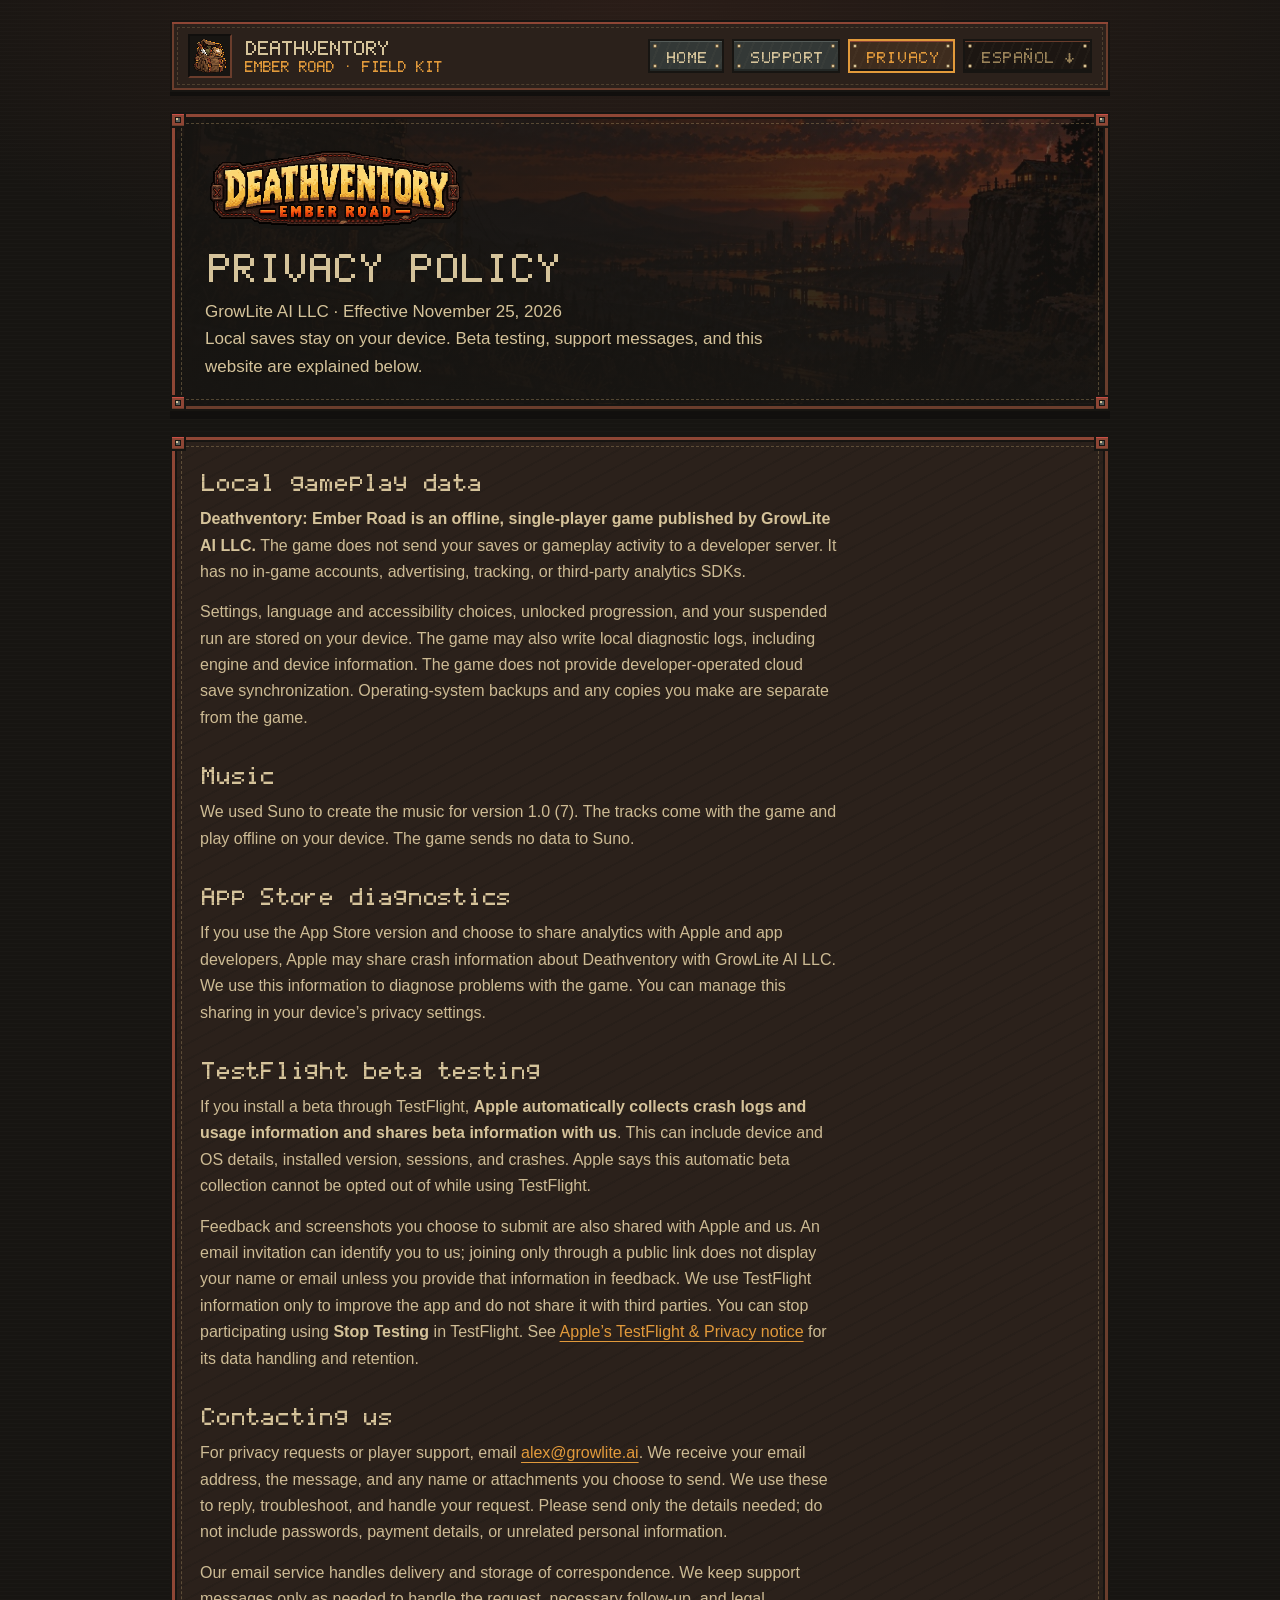
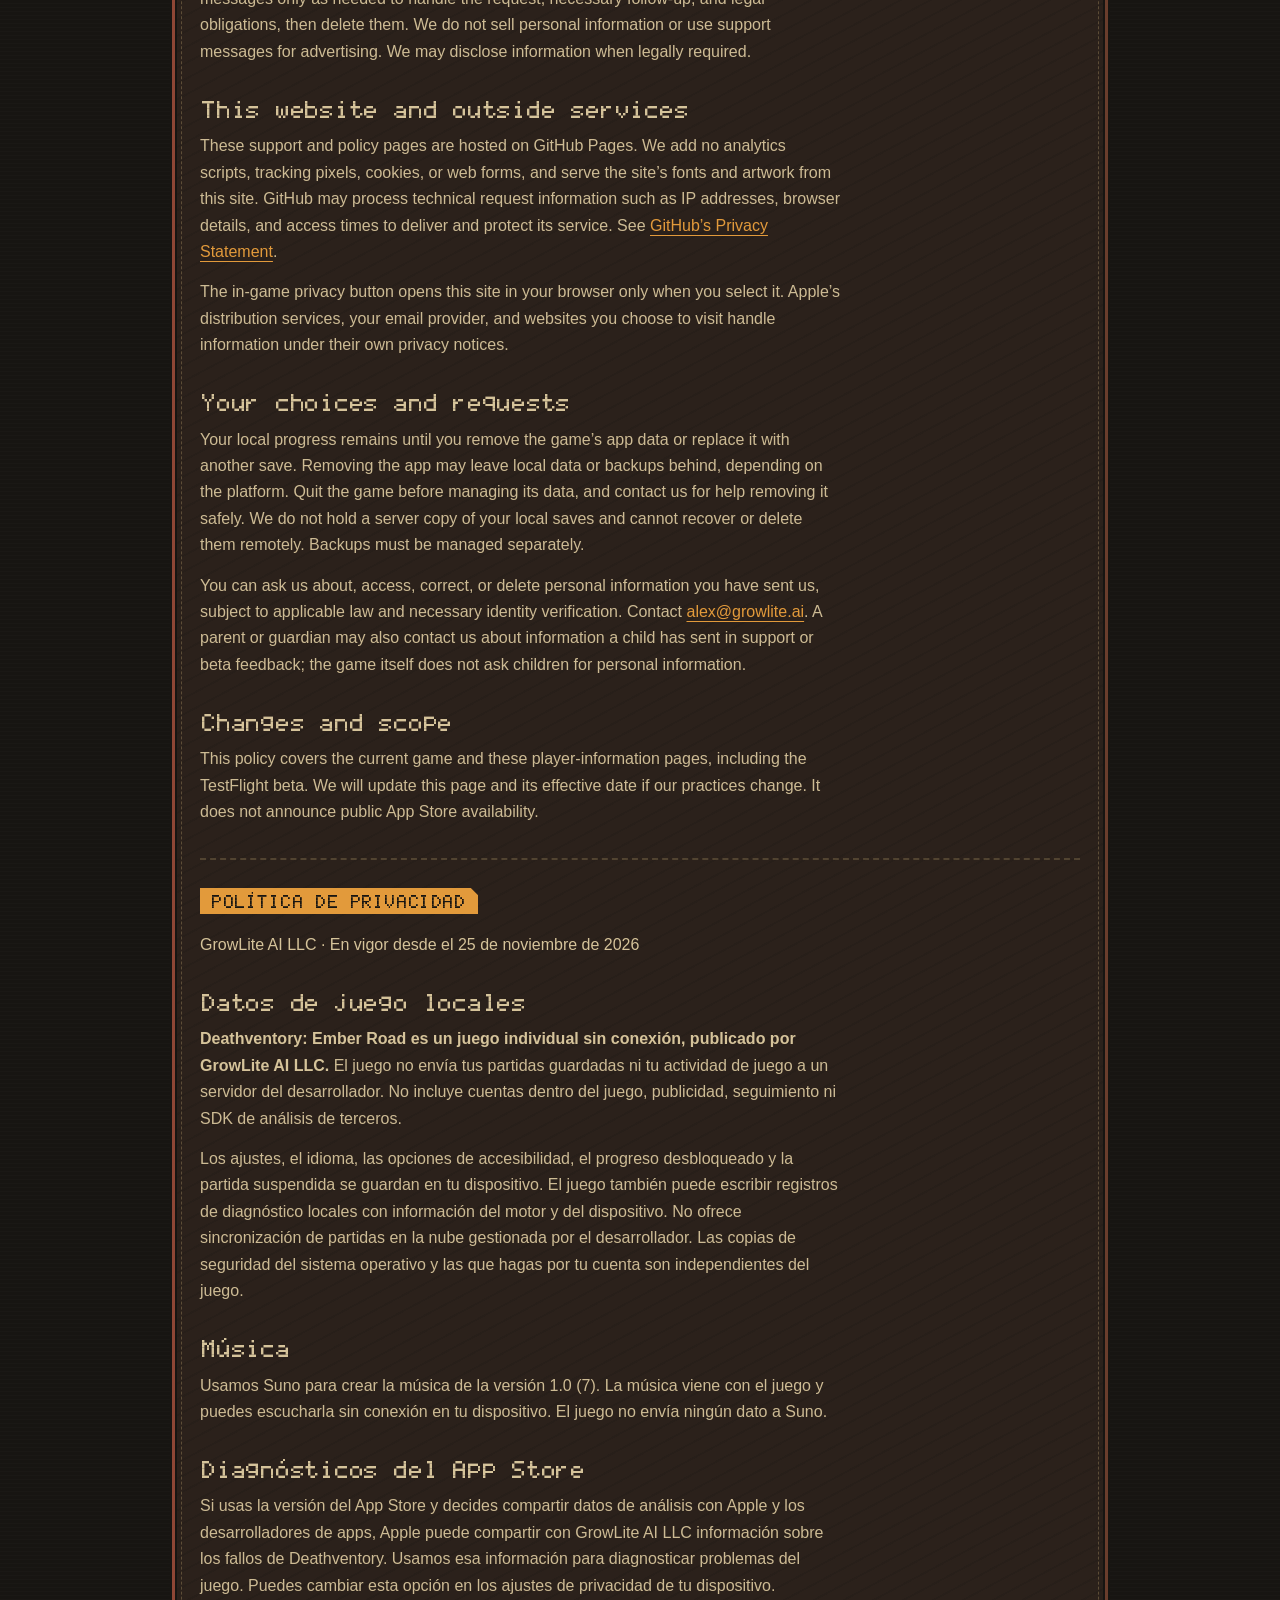
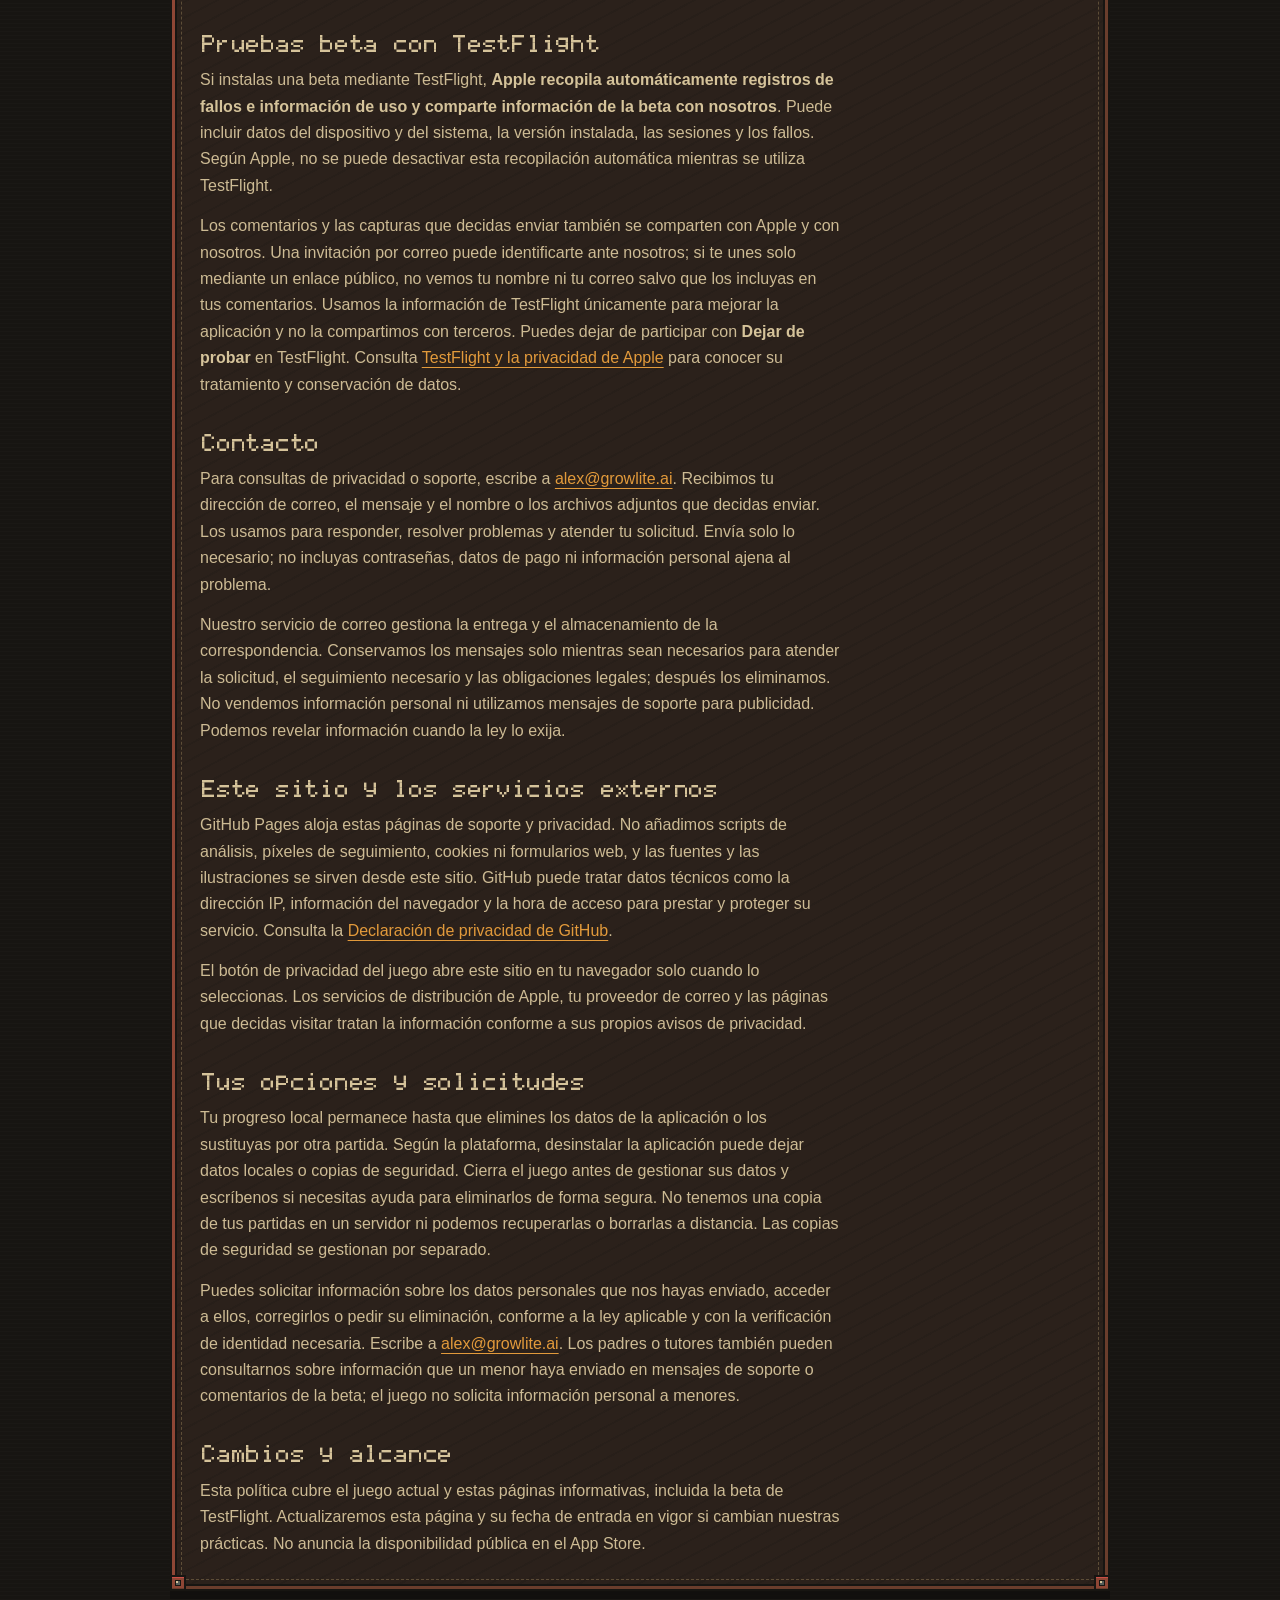
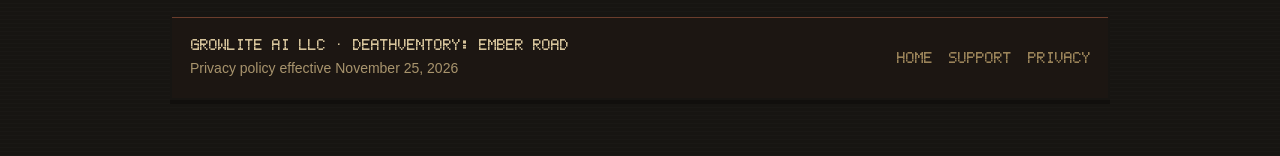
==== commit 9db1f052: "docs: simplify soundtrack credits and privacy copy" ====
--- a/privacy/index.html
+++ b/privacy/index.html
@@ -45,8 +45,8 @@
           <h2 id="policy-en-0">Local gameplay data</h2>
           <p><strong>Deathventory: Ember Road is an offline, single-player game published by GrowLite AI LLC.</strong> The game does not send your saves or gameplay activity to a developer server. It has no in-game accounts, advertising, tracking, or third-party analytics SDKs.</p>
 <p>Settings, language and accessibility choices, unlocked progression, and your suspended run are stored on your device. The game may also write local diagnostic logs, including engine and device information. The game does not provide developer-operated cloud save synchronization. Operating-system backups and any copies you make are separate from the game.</p>
-          <h2 id="soundtrack">Soundtrack playback</h2>
-          <p>The music in version 1.0 (7) was generated with Suno during development. The tracks are included in the game and play offline on your device. Playing the game sends no information to Suno.</p>
+          <h2 id="soundtrack">Music</h2>
+          <p>We used Suno to create the music for version 1.0 (7). The tracks come with the game and play offline on your device. The game sends no data to Suno.</p>
           <h2 id="app-store-diagnostics">App Store diagnostics</h2>
           <p>If you use the App Store version and choose to share analytics with Apple and app developers, Apple may share crash information about Deathventory with GrowLite AI LLC. We use this information to diagnose problems with the game. You can manage this sharing in your device’s privacy settings.</p>
           <h2 id="policy-en-1">TestFlight beta testing</h2>
@@ -71,8 +71,8 @@
             <h3>Datos de juego locales</h3>
             <p><strong>Deathventory: Ember Road es un juego individual sin conexión, publicado por GrowLite AI LLC.</strong> El juego no envía tus partidas guardadas ni tu actividad de juego a un servidor del desarrollador. No incluye cuentas dentro del juego, publicidad, seguimiento ni SDK de análisis de terceros.</p>
 <p>Los ajustes, el idioma, las opciones de accesibilidad, el progreso desbloqueado y la partida suspendida se guardan en tu dispositivo. El juego también puede escribir registros de diagnóstico locales con información del motor y del dispositivo. No ofrece sincronización de partidas en la nube gestionada por el desarrollador. Las copias de seguridad del sistema operativo y las que hagas por tu cuenta son independientes del juego.</p>
-            <h3>Reproducción de la banda sonora</h3>
-            <p>La música de la versión 1.0 (7) se generó con Suno durante el desarrollo. Las pistas forman parte del juego y se reproducen sin conexión en tu dispositivo. Al jugar no se envía información a Suno.</p>
+            <h3>Música</h3>
+            <p>Usamos Suno para crear la música de la versión 1.0 (7). La música viene con el juego y puedes escucharla sin conexión en tu dispositivo. El juego no envía ningún dato a Suno.</p>
             <h3>Diagnósticos del App Store</h3>
             <p>Si usas la versión del App Store y decides compartir datos de análisis con Apple y los desarrolladores de apps, Apple puede compartir con GrowLite AI LLC información sobre los fallos de Deathventory. Usamos esa información para diagnosticar problemas del juego. Puedes cambiar esta opción en los ajustes de privacidad de tu dispositivo.</p>
             <h3>Pruebas beta con TestFlight</h3>
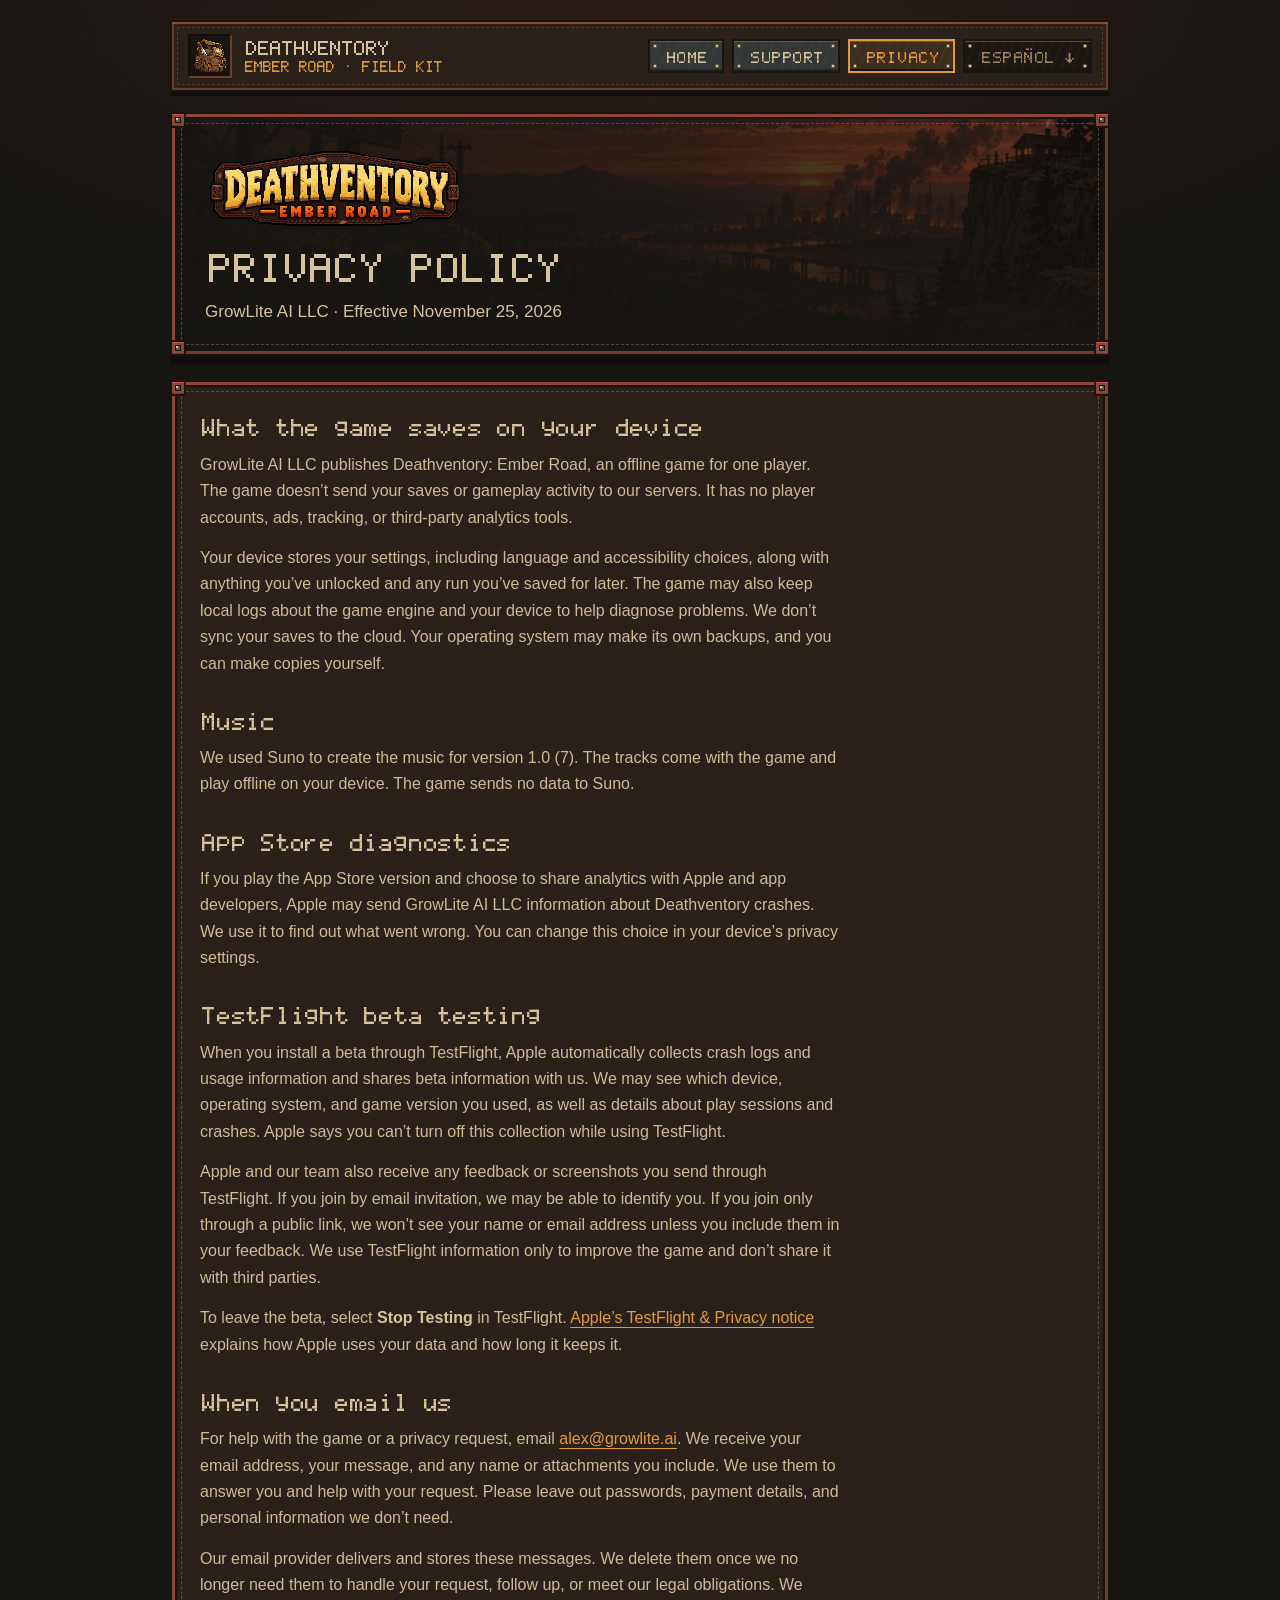
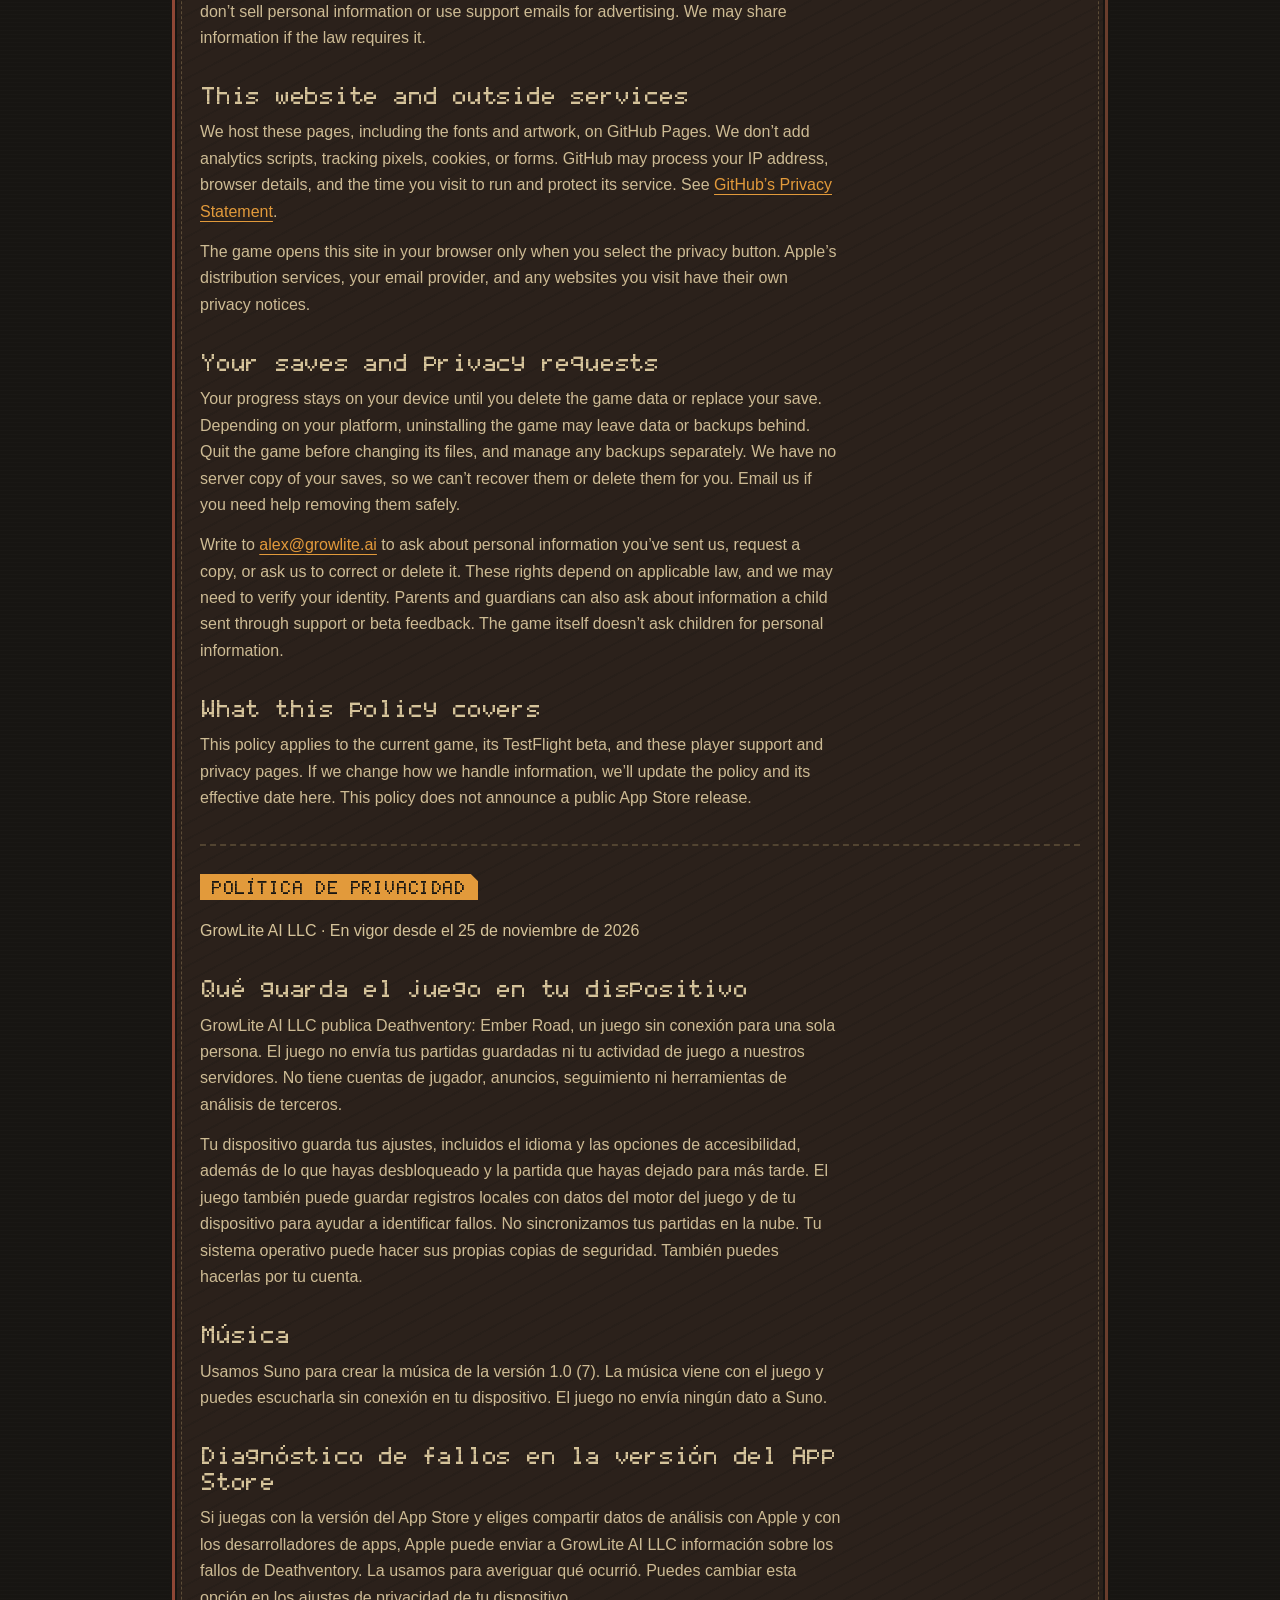
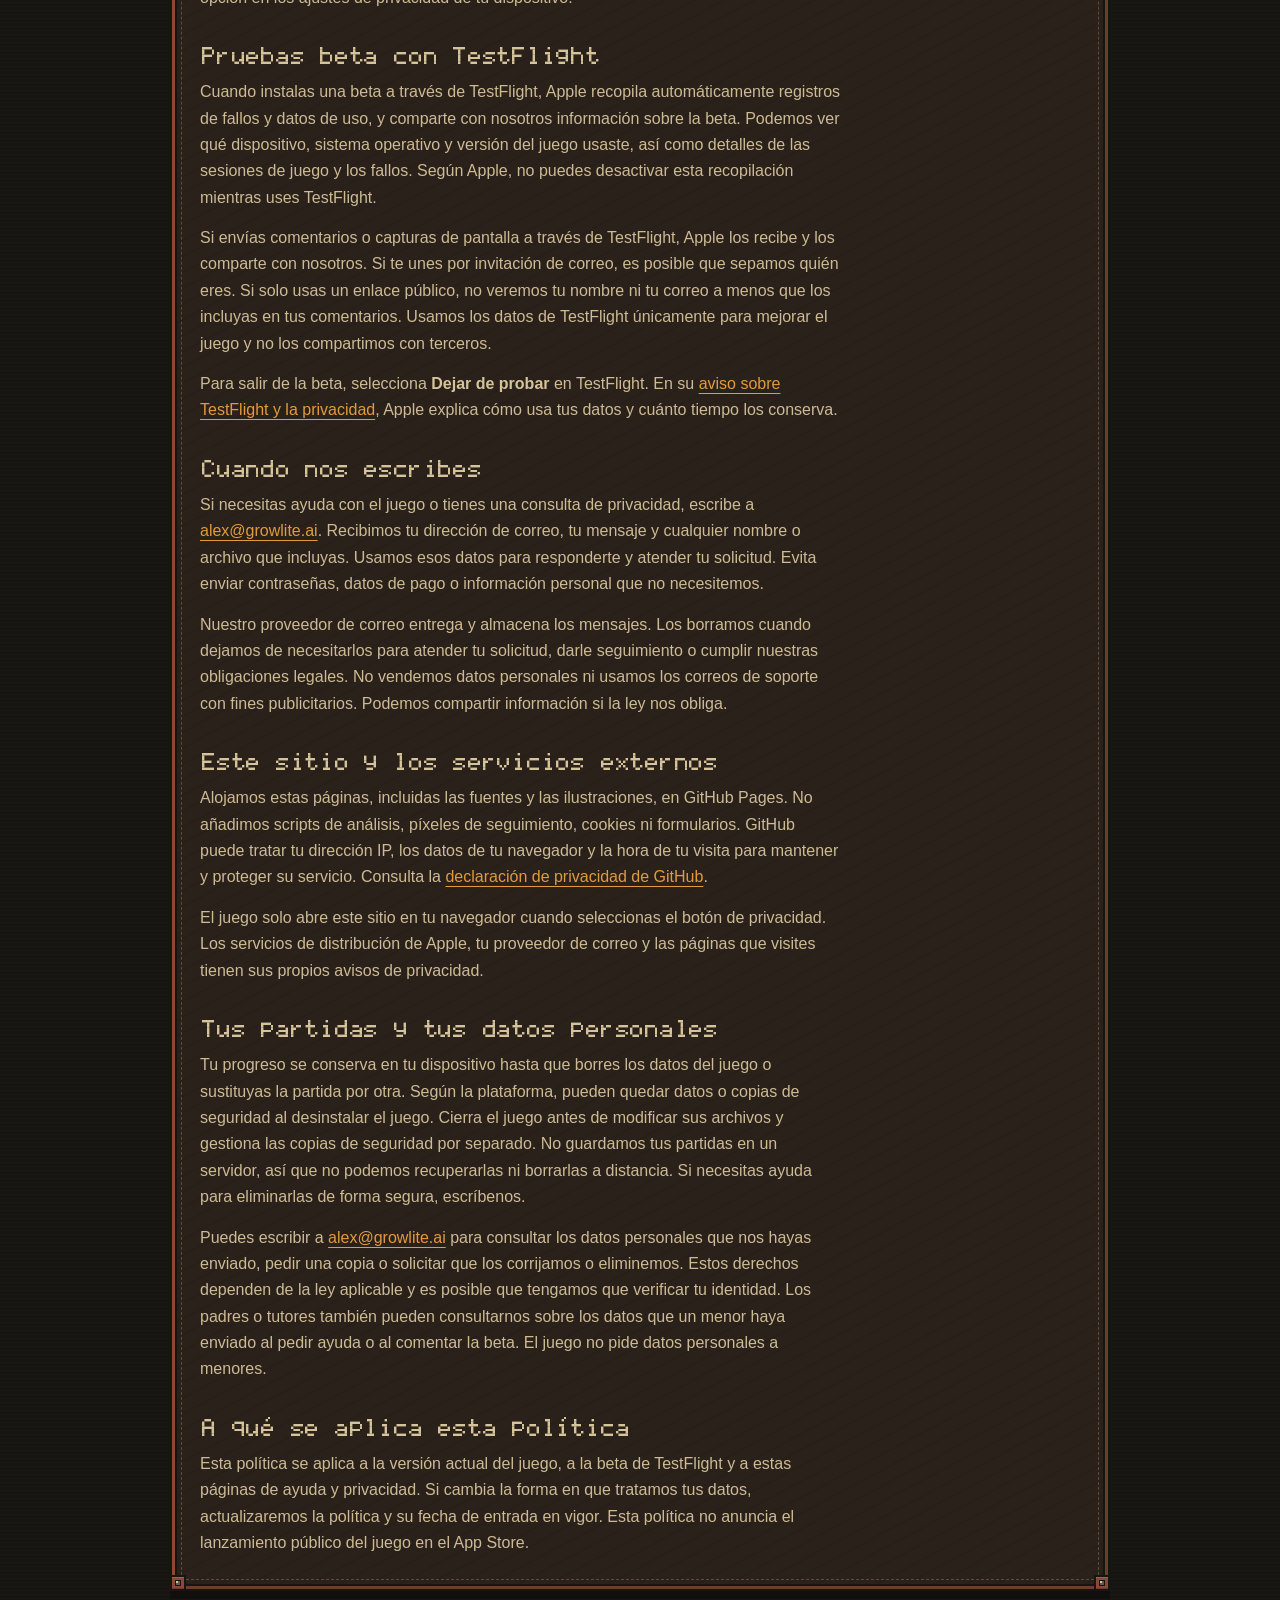
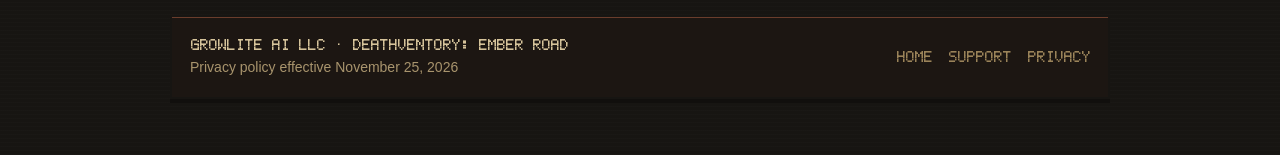
==== commit 798b4259: "docs: clarify player privacy and support in English and Spanish" ====
--- a/privacy/index.html
+++ b/privacy/index.html
@@ -35,60 +35,62 @@
         <span class="corner-guards" aria-hidden="true"></span><span class="guard-bl" aria-hidden="true"></span><span class="guard-br" aria-hidden="true"></span>
         <div class="hero-art hero-compact">
           <img class="hero-logo pixel-art" src="../assets/title-logo.png" width="520" height="176" alt="Deathventory: Ember Road">
-          <h1 id="privacy-heading">Privacy Policy</h1>
-          <p class="hero-lead">GrowLite AI LLC · Effective November 25, 2026<br>Local saves stay on your device. Beta testing, support messages, and this website are explained below.</p>
+          <h1 id="privacy-heading">Privacy policy</h1>
+          <p class="hero-lead">GrowLite AI LLC · Effective November 25, 2026</p>
         </div>
       </section>
       <section class="leather-panel" aria-label="English privacy policy">
         <span class="corner-guards" aria-hidden="true"></span><span class="guard-bl" aria-hidden="true"></span><span class="guard-br" aria-hidden="true"></span>
         <div class="prose policy-copy">
-          <h2 id="policy-en-0">Local gameplay data</h2>
-          <p><strong>Deathventory: Ember Road is an offline, single-player game published by GrowLite AI LLC.</strong> The game does not send your saves or gameplay activity to a developer server. It has no in-game accounts, advertising, tracking, or third-party analytics SDKs.</p>
-<p>Settings, language and accessibility choices, unlocked progression, and your suspended run are stored on your device. The game may also write local diagnostic logs, including engine and device information. The game does not provide developer-operated cloud save synchronization. Operating-system backups and any copies you make are separate from the game.</p>
+          <h2 id="policy-en-0">What the game saves on your device</h2>
+          <p>GrowLite AI LLC publishes Deathventory: Ember Road, an offline game for one player. The game doesn’t send your saves or gameplay activity to our servers. It has no player accounts, ads, tracking, or third-party analytics tools.</p>
+          <p>Your device stores your settings, including language and accessibility choices, along with anything you’ve unlocked and any run you’ve saved for later. The game may also keep local logs about the game engine and your device to help diagnose problems. We don’t sync your saves to the cloud. Your operating system may make its own backups, and you can make copies yourself.</p>
           <h2 id="soundtrack">Music</h2>
           <p>We used Suno to create the music for version 1.0 (7). The tracks come with the game and play offline on your device. The game sends no data to Suno.</p>
           <h2 id="app-store-diagnostics">App Store diagnostics</h2>
-          <p>If you use the App Store version and choose to share analytics with Apple and app developers, Apple may share crash information about Deathventory with GrowLite AI LLC. We use this information to diagnose problems with the game. You can manage this sharing in your device’s privacy settings.</p>
+          <p>If you play the App Store version and choose to share analytics with Apple and app developers, Apple may send GrowLite AI LLC information about Deathventory crashes. We use it to find out what went wrong. You can change this choice in your device’s privacy settings.</p>
           <h2 id="policy-en-1">TestFlight beta testing</h2>
-          <p>If you install a beta through TestFlight, <strong>Apple automatically collects crash logs and usage information and shares beta information with us</strong>. This can include device and OS details, installed version, sessions, and crashes. Apple says this automatic beta collection cannot be opted out of while using TestFlight.</p>
-<p>Feedback and screenshots you choose to submit are also shared with Apple and us. An email invitation can identify you to us; joining only through a public link does not display your name or email unless you provide that information in feedback. We use TestFlight information only to improve the app and do not share it with third parties. You can stop participating using <strong>Stop Testing</strong> in TestFlight. See <a href="https://www.apple.com/legal/privacy/data/en/test-flight/">Apple’s TestFlight &amp; Privacy notice</a> for its data handling and retention.</p>
-          <h2 id="policy-en-2">Contacting us</h2>
-          <p>For privacy requests or player support, email <a href="mailto:alex@growlite.ai">alex@growlite.ai</a>. We receive your email address, the message, and any name or attachments you choose to send. We use these to reply, troubleshoot, and handle your request. Please send only the details needed; do not include passwords, payment details, or unrelated personal information.</p>
-<p>Our email service handles delivery and storage of correspondence. We keep support messages only as needed to handle the request, necessary follow-up, and legal obligations, then delete them. We do not sell personal information or use support messages for advertising. We may disclose information when legally required.</p>
+          <p>When you install a beta through TestFlight, Apple automatically collects crash logs and usage information and shares beta information with us. We may see which device, operating system, and game version you used, as well as details about play sessions and crashes. Apple says you can’t turn off this collection while using TestFlight.</p>
+          <p>Apple and our team also receive any feedback or screenshots you send through TestFlight. If you join by email invitation, we may be able to identify you. If you join only through a public link, we won’t see your name or email address unless you include them in your feedback. We use TestFlight information only to improve the game and don’t share it with third parties.</p>
+          <p>To leave the beta, select <strong>Stop Testing</strong> in TestFlight. <a href="https://www.apple.com/legal/privacy/data/en/test-flight/">Apple’s TestFlight &amp; Privacy notice</a> explains how Apple uses your data and how long it keeps it.</p>
+          <h2 id="policy-en-2">When you email us</h2>
+          <p>For help with the game or a privacy request, email <a href="mailto:alex@growlite.ai">alex@growlite.ai</a>. We receive your email address, your message, and any name or attachments you include. We use them to answer you and help with your request. Please leave out passwords, payment details, and personal information we don’t need.</p>
+          <p>Our email provider delivers and stores these messages. We delete them once we no longer need them to handle your request, follow up, or meet our legal obligations. We don’t sell personal information or use support emails for advertising. We may share information if the law requires it.</p>
           <h2 id="policy-en-3">This website and outside services</h2>
-          <p>These support and policy pages are hosted on GitHub Pages. We add no analytics scripts, tracking pixels, cookies, or web forms, and serve the site’s fonts and artwork from this site. GitHub may process technical request information such as IP addresses, browser details, and access times to deliver and protect its service. See <a href="https://docs.github.com/en/site-policy/privacy-policies/github-general-privacy-statement">GitHub’s Privacy Statement</a>.</p>
-<p>The in-game privacy button opens this site in your browser only when you select it. Apple’s distribution services, your email provider, and websites you choose to visit handle information under their own privacy notices.</p>
-          <h2 id="policy-en-4">Your choices and requests</h2>
-          <p>Your local progress remains until you remove the game’s app data or replace it with another save. Removing the app may leave local data or backups behind, depending on the platform. Quit the game before managing its data, and contact us for help removing it safely. We do not hold a server copy of your local saves and cannot recover or delete them remotely. Backups must be managed separately.</p>
-<p>You can ask us about, access, correct, or delete personal information you have sent us, subject to applicable law and necessary identity verification. Contact <a href="mailto:alex@growlite.ai">alex@growlite.ai</a>. A parent or guardian may also contact us about information a child has sent in support or beta feedback; the game itself does not ask children for personal information.</p>
-          <h2 id="policy-en-5">Changes and scope</h2>
-          <p>This policy covers the current game and these player-information pages, including the TestFlight beta. We will update this page and its effective date if our practices change. It does not announce public App Store availability.</p>
+          <p>We host these pages, including the fonts and artwork, on GitHub Pages. We don’t add analytics scripts, tracking pixels, cookies, or forms. GitHub may process your IP address, browser details, and the time you visit to run and protect its service. See <a href="https://docs.github.com/en/site-policy/privacy-policies/github-general-privacy-statement">GitHub’s Privacy Statement</a>.</p>
+          <p>The game opens this site in your browser only when you select the privacy button. Apple’s distribution services, your email provider, and any websites you visit have their own privacy notices.</p>
+          <h2 id="policy-en-4">Your saves and privacy requests</h2>
+          <p>Your progress stays on your device until you delete the game data or replace your save. Depending on your platform, uninstalling the game may leave data or backups behind. Quit the game before changing its files, and manage any backups separately. We have no server copy of your saves, so we can’t recover them or delete them for you. Email us if you need help removing them safely.</p>
+          <p>Write to <a href="mailto:alex@growlite.ai">alex@growlite.ai</a> to ask about personal information you’ve sent us, request a copy, or ask us to correct or delete it. These rights depend on applicable law, and we may need to verify your identity. Parents and guardians can also ask about information a child sent through support or beta feedback. The game itself doesn’t ask children for personal information.</p>
+          <h2 id="policy-en-5">What this policy covers</h2>
+          <p>This policy applies to the current game, its TestFlight beta, and these player support and privacy pages. If we change how we handle information, we’ll update the policy and its effective date here. This policy does not announce a public App Store release.</p>
         </div>
         <section class="es-panel" id="es" lang="es" aria-labelledby="es-privacy-heading">
           <h2 class="section-tab ember" id="es-privacy-heading">Política de privacidad</h2>
           <p>GrowLite AI LLC · En vigor desde el 25 de noviembre de 2026</p>
           <div class="prose policy-copy">
-            <h3>Datos de juego locales</h3>
-            <p><strong>Deathventory: Ember Road es un juego individual sin conexión, publicado por GrowLite AI LLC.</strong> El juego no envía tus partidas guardadas ni tu actividad de juego a un servidor del desarrollador. No incluye cuentas dentro del juego, publicidad, seguimiento ni SDK de análisis de terceros.</p>
-<p>Los ajustes, el idioma, las opciones de accesibilidad, el progreso desbloqueado y la partida suspendida se guardan en tu dispositivo. El juego también puede escribir registros de diagnóstico locales con información del motor y del dispositivo. No ofrece sincronización de partidas en la nube gestionada por el desarrollador. Las copias de seguridad del sistema operativo y las que hagas por tu cuenta son independientes del juego.</p>
+            <h3>Qué guarda el juego en tu dispositivo</h3>
+            <p>GrowLite AI LLC publica Deathventory: Ember Road, un juego sin conexión para una sola persona. El juego no envía tus partidas guardadas ni tu actividad de juego a nuestros servidores. No tiene cuentas de jugador, anuncios, seguimiento ni herramientas de análisis de terceros.</p>
+            <p>Tu dispositivo guarda tus ajustes, incluidos el idioma y las opciones de accesibilidad, además de lo que hayas desbloqueado y la partida que hayas dejado para más tarde. El juego también puede guardar registros locales con datos del motor del juego y de tu dispositivo para ayudar a identificar fallos. No sincronizamos tus partidas en la nube. Tu sistema operativo puede hacer sus propias copias de seguridad. También puedes hacerlas por tu cuenta.</p>
             <h3>Música</h3>
             <p>Usamos Suno para crear la música de la versión 1.0 (7). La música viene con el juego y puedes escucharla sin conexión en tu dispositivo. El juego no envía ningún dato a Suno.</p>
-            <h3>Diagnósticos del App Store</h3>
-            <p>Si usas la versión del App Store y decides compartir datos de análisis con Apple y los desarrolladores de apps, Apple puede compartir con GrowLite AI LLC información sobre los fallos de Deathventory. Usamos esa información para diagnosticar problemas del juego. Puedes cambiar esta opción en los ajustes de privacidad de tu dispositivo.</p>
+            <h3>Diagnóstico de fallos en la versión del App Store</h3>
+            <p>Si juegas con la versión del App Store y eliges compartir datos de análisis con Apple y con los desarrolladores de apps, Apple puede enviar a GrowLite AI LLC información sobre los fallos de Deathventory. La usamos para averiguar qué ocurrió. Puedes cambiar esta opción en los ajustes de privacidad de tu dispositivo.</p>
             <h3>Pruebas beta con TestFlight</h3>
-            <p>Si instalas una beta mediante TestFlight, <strong>Apple recopila automáticamente registros de fallos e información de uso y comparte información de la beta con nosotros</strong>. Puede incluir datos del dispositivo y del sistema, la versión instalada, las sesiones y los fallos. Según Apple, no se puede desactivar esta recopilación automática mientras se utiliza TestFlight.</p>
-<p>Los comentarios y las capturas que decidas enviar también se comparten con Apple y con nosotros. Una invitación por correo puede identificarte ante nosotros; si te unes solo mediante un enlace público, no vemos tu nombre ni tu correo salvo que los incluyas en tus comentarios. Usamos la información de TestFlight únicamente para mejorar la aplicación y no la compartimos con terceros. Puedes dejar de participar con <strong>Dejar de probar</strong> en TestFlight. Consulta <a href="https://www.apple.com/legal/privacy/data/es/test-flight/">TestFlight y la privacidad de Apple</a> para conocer su tratamiento y conservación de datos.</p>
-            <h3>Contacto</h3>
-            <p>Para consultas de privacidad o soporte, escribe a <a href="mailto:alex@growlite.ai">alex@growlite.ai</a>. Recibimos tu dirección de correo, el mensaje y el nombre o los archivos adjuntos que decidas enviar. Los usamos para responder, resolver problemas y atender tu solicitud. Envía solo lo necesario; no incluyas contraseñas, datos de pago ni información personal ajena al problema.</p>
-<p>Nuestro servicio de correo gestiona la entrega y el almacenamiento de la correspondencia. Conservamos los mensajes solo mientras sean necesarios para atender la solicitud, el seguimiento necesario y las obligaciones legales; después los eliminamos. No vendemos información personal ni utilizamos mensajes de soporte para publicidad. Podemos revelar información cuando la ley lo exija.</p>
+            <p>Cuando instalas una beta a través de TestFlight, Apple recopila automáticamente registros de fallos y datos de uso, y comparte con nosotros información sobre la beta. Podemos ver qué dispositivo, sistema operativo y versión del juego usaste, así como detalles de las sesiones de juego y los fallos. Según Apple, no puedes desactivar esta recopilación mientras uses TestFlight.</p>
+            <p>Si envías comentarios o capturas de pantalla a través de TestFlight, Apple los recibe y los comparte con nosotros. Si te unes por invitación de correo, es posible que sepamos quién eres. Si solo usas un enlace público, no veremos tu nombre ni tu correo a menos que los incluyas en tus comentarios. Usamos los datos de TestFlight únicamente para mejorar el juego y no los compartimos con terceros.</p>
+            <p>Para salir de la beta, selecciona <strong>Dejar de probar</strong> en TestFlight. En su <a href="https://www.apple.com/legal/privacy/data/es/test-flight/">aviso sobre TestFlight y la privacidad</a>, Apple explica cómo usa tus datos y cuánto tiempo los conserva.</p>
+            <h3>Cuando nos escribes</h3>
+            <p>Si necesitas ayuda con el juego o tienes una consulta de privacidad, escribe a <a href="mailto:alex@growlite.ai">alex@growlite.ai</a>. Recibimos tu dirección de correo, tu mensaje y cualquier nombre o archivo que incluyas. Usamos esos datos para responderte y atender tu solicitud. Evita enviar contraseñas, datos de pago o información personal que no necesitemos.</p>
+            <p>Nuestro proveedor de correo entrega y almacena los mensajes. Los borramos cuando dejamos de necesitarlos para atender tu solicitud, darle seguimiento o cumplir nuestras obligaciones legales. No vendemos datos personales ni usamos los correos de soporte con fines publicitarios. Podemos compartir información si la ley nos obliga.</p>
             <h3>Este sitio y los servicios externos</h3>
-            <p>GitHub Pages aloja estas páginas de soporte y privacidad. No añadimos scripts de análisis, píxeles de seguimiento, cookies ni formularios web, y las fuentes y las ilustraciones se sirven desde este sitio. GitHub puede tratar datos técnicos como la dirección IP, información del navegador y la hora de acceso para prestar y proteger su servicio. Consulta la <a href="https://docs.github.com/en/site-policy/privacy-policies/github-general-privacy-statement">Declaración de privacidad de GitHub</a>.</p>
-<p>El botón de privacidad del juego abre este sitio en tu navegador solo cuando lo seleccionas. Los servicios de distribución de Apple, tu proveedor de correo y las páginas que decidas visitar tratan la información conforme a sus propios avisos de privacidad.</p>
-            <h3>Tus opciones y solicitudes</h3>
-            <p>Tu progreso local permanece hasta que elimines los datos de la aplicación o los sustituyas por otra partida. Según la plataforma, desinstalar la aplicación puede dejar datos locales o copias de seguridad. Cierra el juego antes de gestionar sus datos y escríbenos si necesitas ayuda para eliminarlos de forma segura. No tenemos una copia de tus partidas en un servidor ni podemos recuperarlas o borrarlas a distancia. Las copias de seguridad se gestionan por separado.</p>
-<p>Puedes solicitar información sobre los datos personales que nos hayas enviado, acceder a ellos, corregirlos o pedir su eliminación, conforme a la ley aplicable y con la verificación de identidad necesaria. Escribe a <a href="mailto:alex@growlite.ai">alex@growlite.ai</a>. Los padres o tutores también pueden consultarnos sobre información que un menor haya enviado en mensajes de soporte o comentarios de la beta; el juego no solicita información personal a menores.</p>
-            <h3>Cambios y alcance</h3>
-            <p>Esta política cubre el juego actual y estas páginas informativas, incluida la beta de TestFlight. Actualizaremos esta página y su fecha de entrada en vigor si cambian nuestras prácticas. No anuncia la disponibilidad pública en el App Store.</p>
+            <p>Alojamos estas páginas, incluidas las fuentes y las ilustraciones, en GitHub Pages. No añadimos scripts de análisis, píxeles de seguimiento, cookies ni formularios. GitHub puede tratar tu dirección IP, los datos de tu navegador y la hora de tu visita para mantener y proteger su servicio. Consulta la <a href="https://docs.github.com/en/site-policy/privacy-policies/github-general-privacy-statement">declaración de privacidad de GitHub</a>.</p>
+            <p>El juego solo abre este sitio en tu navegador cuando seleccionas el botón de privacidad. Los servicios de distribución de Apple, tu proveedor de correo y las páginas que visites tienen sus propios avisos de privacidad.</p>
+            <h3>Tus partidas y tus datos personales</h3>
+            <p>Tu progreso se conserva en tu dispositivo hasta que borres los datos del juego o sustituyas la partida por otra. Según la plataforma, pueden quedar datos o copias de seguridad al desinstalar el juego. Cierra el juego antes de modificar sus archivos y gestiona las copias de seguridad por separado. No guardamos tus partidas en un servidor, así que no podemos recuperarlas ni borrarlas a distancia. Si necesitas ayuda para eliminarlas de forma segura, escríbenos.</p>
+            <p>Puedes escribir a <a href="mailto:alex@growlite.ai">alex@growlite.ai</a> para consultar los datos personales que nos hayas enviado, pedir una copia o solicitar que los corrijamos o eliminemos. Estos derechos dependen de la ley aplicable y es posible que tengamos que verificar tu identidad. Los padres o tutores también pueden consultarnos sobre los datos que un menor haya enviado al pedir ayuda o al comentar la beta. El juego no pide datos personales a menores.</p>
+            <h3>A qué se aplica esta política</h3>
+            <p>Esta política se aplica a la versión actual del juego, a la beta de TestFlight y a estas páginas de ayuda y privacidad. Si cambia la forma en que tratamos tus datos, actualizaremos la política y su fecha de entrada en vigor. Esta política no anuncia el lanzamiento público del juego en el App Store.</p>
           </div>
         </section>
       </section>
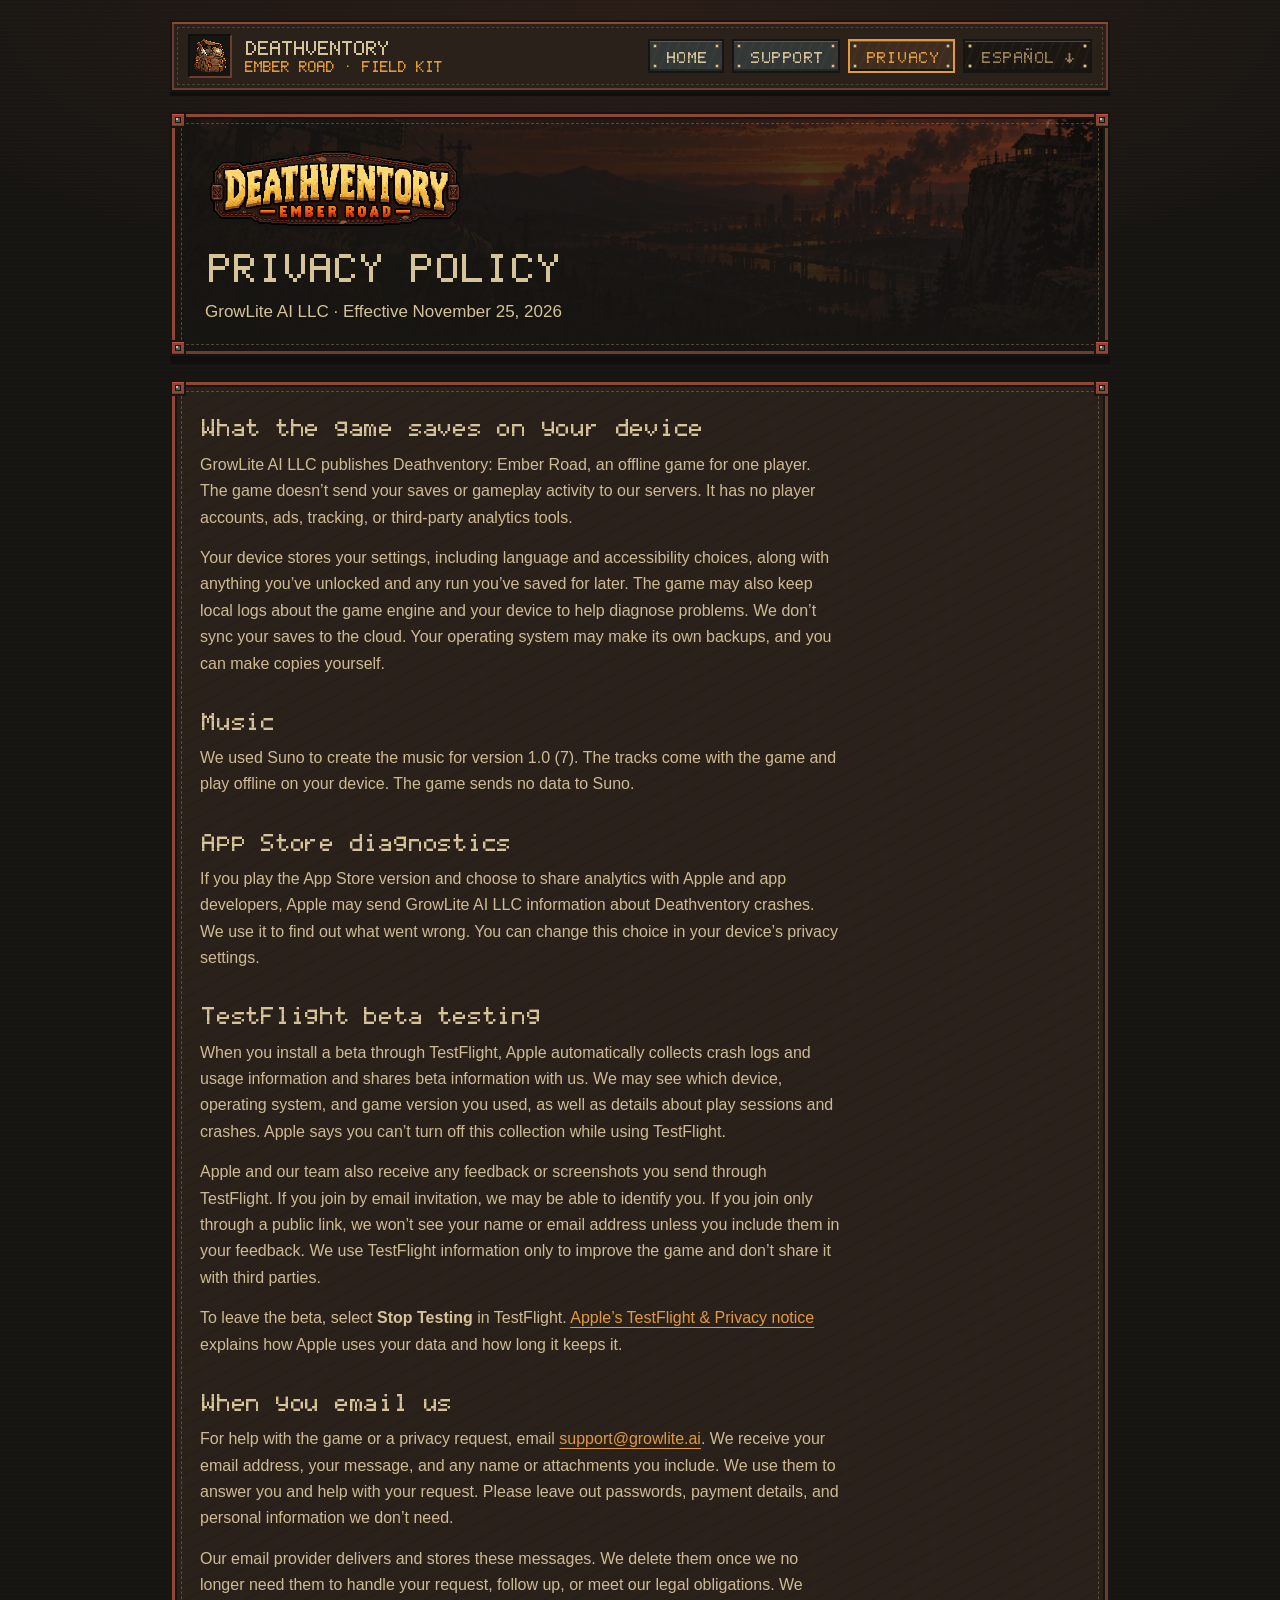
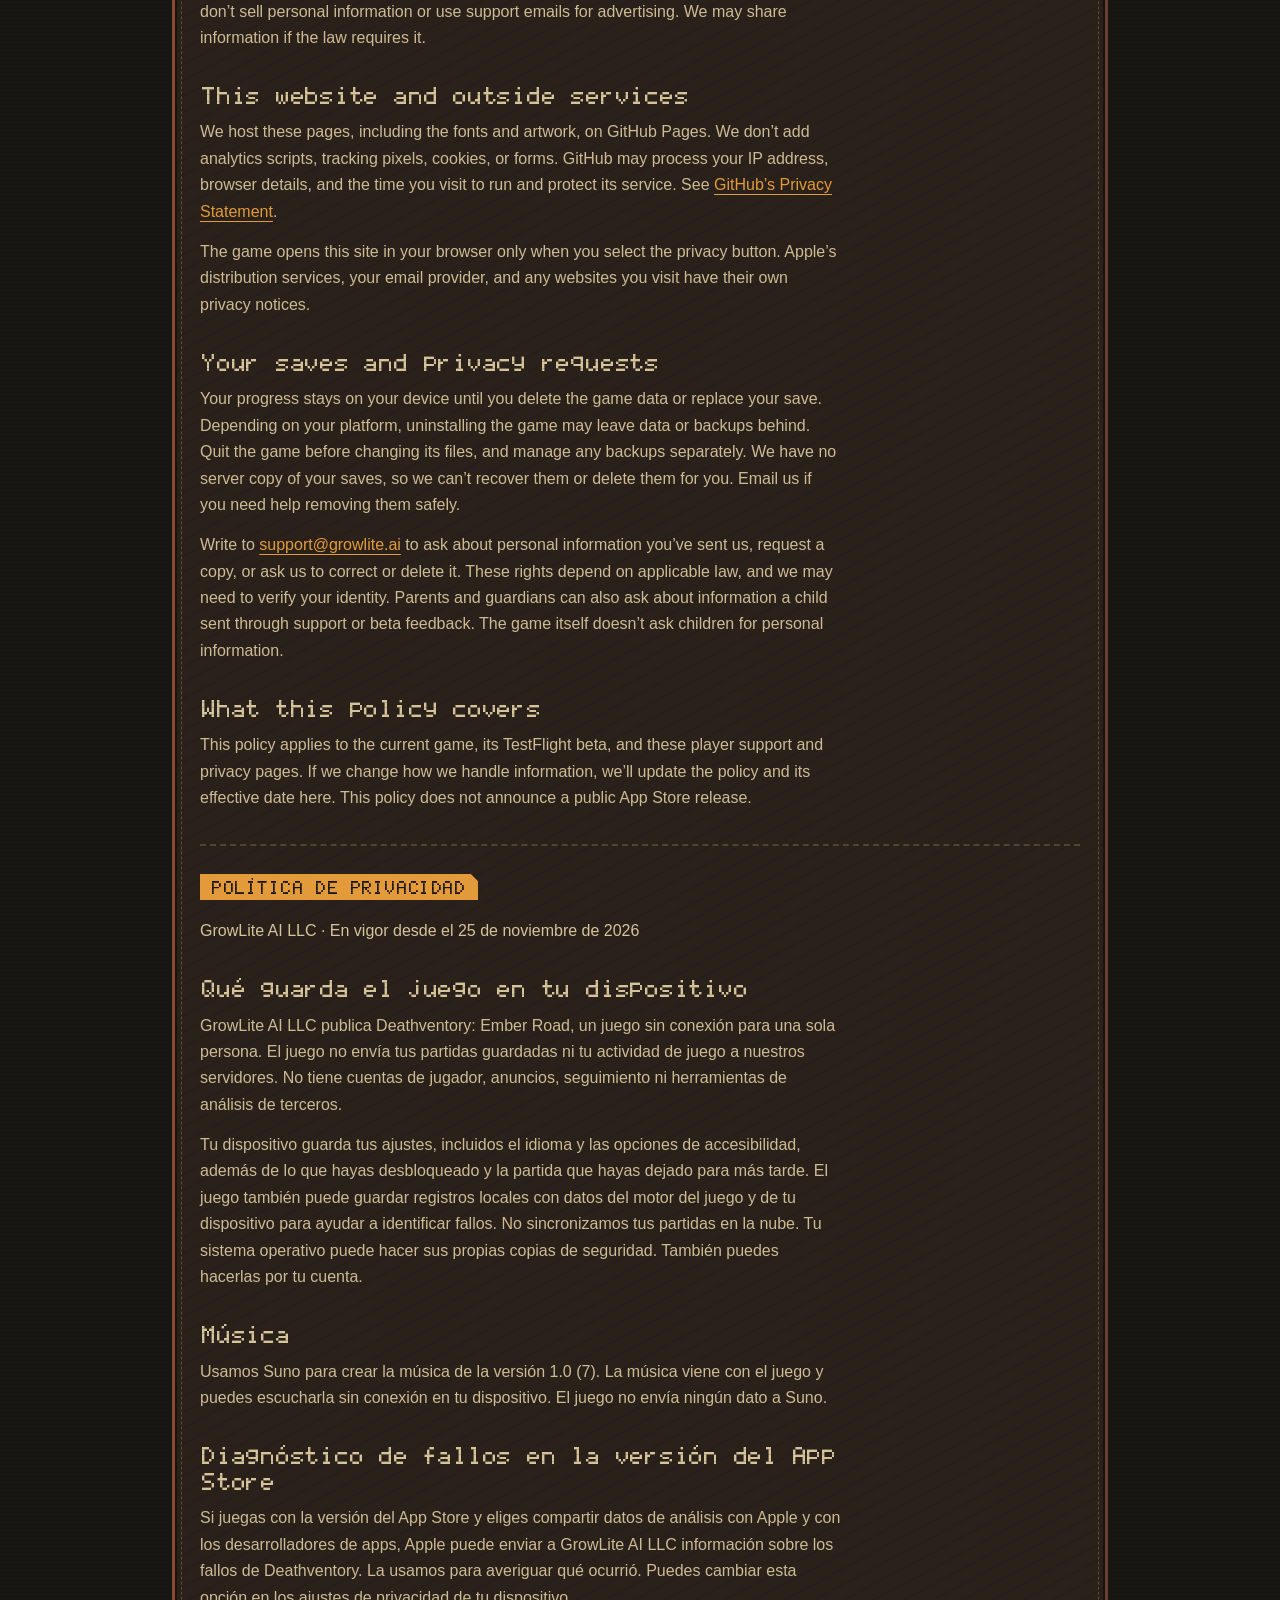
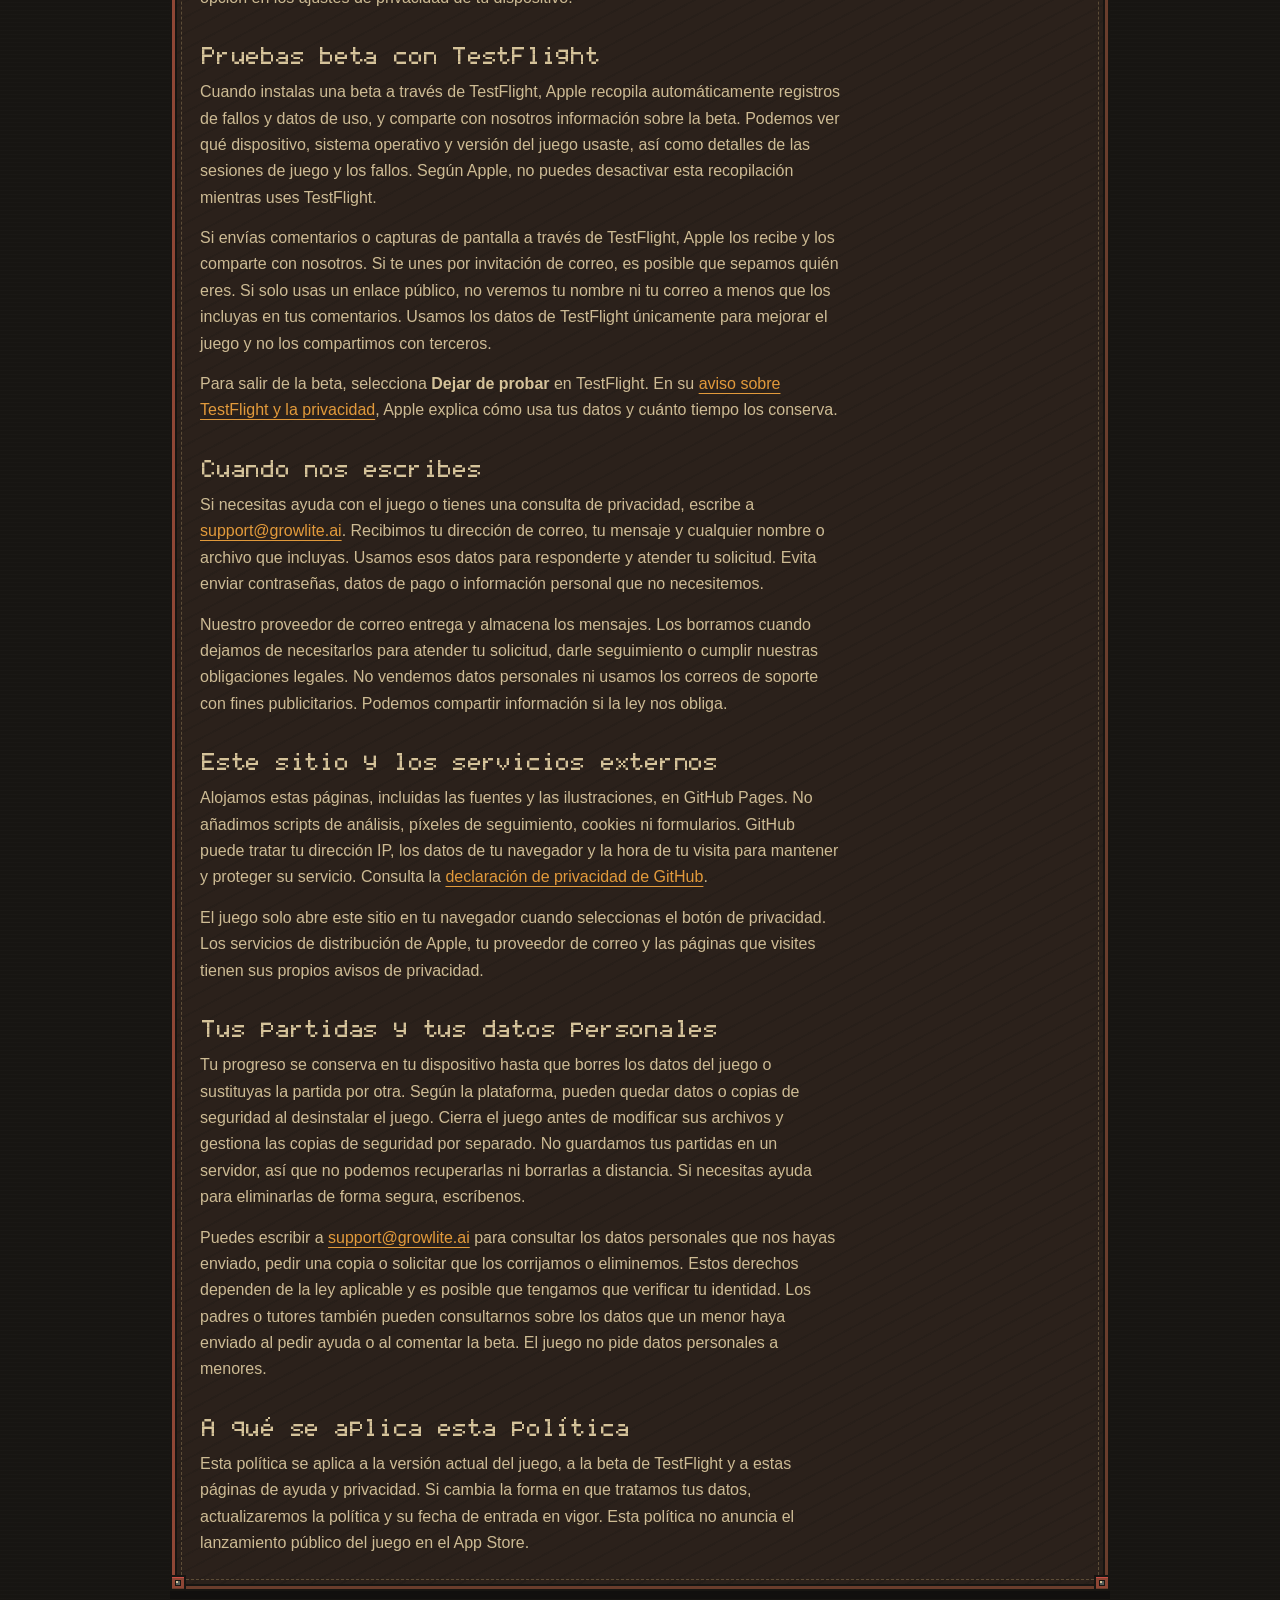
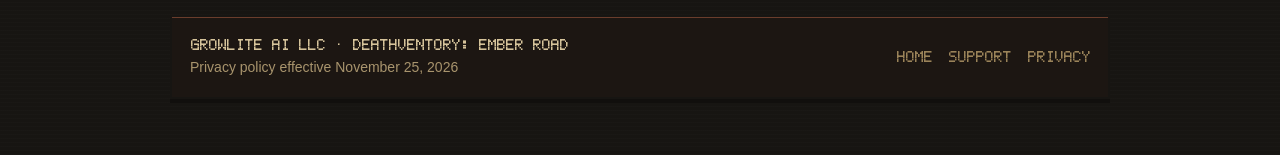
==== commit abd5b685: "docs: update the public support email address" ====
--- a/privacy/index.html
+++ b/privacy/index.html
@@ -54,14 +54,14 @@
           <p>Apple and our team also receive any feedback or screenshots you send through TestFlight. If you join by email invitation, we may be able to identify you. If you join only through a public link, we won’t see your name or email address unless you include them in your feedback. We use TestFlight information only to improve the game and don’t share it with third parties.</p>
           <p>To leave the beta, select <strong>Stop Testing</strong> in TestFlight. <a href="https://www.apple.com/legal/privacy/data/en/test-flight/">Apple’s TestFlight &amp; Privacy notice</a> explains how Apple uses your data and how long it keeps it.</p>
           <h2 id="policy-en-2">When you email us</h2>
-          <p>For help with the game or a privacy request, email <a href="mailto:alex@growlite.ai">alex@growlite.ai</a>. We receive your email address, your message, and any name or attachments you include. We use them to answer you and help with your request. Please leave out passwords, payment details, and personal information we don’t need.</p>
+          <p>For help with the game or a privacy request, email <a href="mailto:support@growlite.ai">support@growlite.ai</a>. We receive your email address, your message, and any name or attachments you include. We use them to answer you and help with your request. Please leave out passwords, payment details, and personal information we don’t need.</p>
           <p>Our email provider delivers and stores these messages. We delete them once we no longer need them to handle your request, follow up, or meet our legal obligations. We don’t sell personal information or use support emails for advertising. We may share information if the law requires it.</p>
           <h2 id="policy-en-3">This website and outside services</h2>
           <p>We host these pages, including the fonts and artwork, on GitHub Pages. We don’t add analytics scripts, tracking pixels, cookies, or forms. GitHub may process your IP address, browser details, and the time you visit to run and protect its service. See <a href="https://docs.github.com/en/site-policy/privacy-policies/github-general-privacy-statement">GitHub’s Privacy Statement</a>.</p>
           <p>The game opens this site in your browser only when you select the privacy button. Apple’s distribution services, your email provider, and any websites you visit have their own privacy notices.</p>
           <h2 id="policy-en-4">Your saves and privacy requests</h2>
           <p>Your progress stays on your device until you delete the game data or replace your save. Depending on your platform, uninstalling the game may leave data or backups behind. Quit the game before changing its files, and manage any backups separately. We have no server copy of your saves, so we can’t recover them or delete them for you. Email us if you need help removing them safely.</p>
-          <p>Write to <a href="mailto:alex@growlite.ai">alex@growlite.ai</a> to ask about personal information you’ve sent us, request a copy, or ask us to correct or delete it. These rights depend on applicable law, and we may need to verify your identity. Parents and guardians can also ask about information a child sent through support or beta feedback. The game itself doesn’t ask children for personal information.</p>
+          <p>Write to <a href="mailto:support@growlite.ai">support@growlite.ai</a> to ask about personal information you’ve sent us, request a copy, or ask us to correct or delete it. These rights depend on applicable law, and we may need to verify your identity. Parents and guardians can also ask about information a child sent through support or beta feedback. The game itself doesn’t ask children for personal information.</p>
           <h2 id="policy-en-5">What this policy covers</h2>
           <p>This policy applies to the current game, its TestFlight beta, and these player support and privacy pages. If we change how we handle information, we’ll update the policy and its effective date here. This policy does not announce a public App Store release.</p>
         </div>
@@ -81,14 +81,14 @@
             <p>Si envías comentarios o capturas de pantalla a través de TestFlight, Apple los recibe y los comparte con nosotros. Si te unes por invitación de correo, es posible que sepamos quién eres. Si solo usas un enlace público, no veremos tu nombre ni tu correo a menos que los incluyas en tus comentarios. Usamos los datos de TestFlight únicamente para mejorar el juego y no los compartimos con terceros.</p>
             <p>Para salir de la beta, selecciona <strong>Dejar de probar</strong> en TestFlight. En su <a href="https://www.apple.com/legal/privacy/data/es/test-flight/">aviso sobre TestFlight y la privacidad</a>, Apple explica cómo usa tus datos y cuánto tiempo los conserva.</p>
             <h3>Cuando nos escribes</h3>
-            <p>Si necesitas ayuda con el juego o tienes una consulta de privacidad, escribe a <a href="mailto:alex@growlite.ai">alex@growlite.ai</a>. Recibimos tu dirección de correo, tu mensaje y cualquier nombre o archivo que incluyas. Usamos esos datos para responderte y atender tu solicitud. Evita enviar contraseñas, datos de pago o información personal que no necesitemos.</p>
+            <p>Si necesitas ayuda con el juego o tienes una consulta de privacidad, escribe a <a href="mailto:support@growlite.ai">support@growlite.ai</a>. Recibimos tu dirección de correo, tu mensaje y cualquier nombre o archivo que incluyas. Usamos esos datos para responderte y atender tu solicitud. Evita enviar contraseñas, datos de pago o información personal que no necesitemos.</p>
             <p>Nuestro proveedor de correo entrega y almacena los mensajes. Los borramos cuando dejamos de necesitarlos para atender tu solicitud, darle seguimiento o cumplir nuestras obligaciones legales. No vendemos datos personales ni usamos los correos de soporte con fines publicitarios. Podemos compartir información si la ley nos obliga.</p>
             <h3>Este sitio y los servicios externos</h3>
             <p>Alojamos estas páginas, incluidas las fuentes y las ilustraciones, en GitHub Pages. No añadimos scripts de análisis, píxeles de seguimiento, cookies ni formularios. GitHub puede tratar tu dirección IP, los datos de tu navegador y la hora de tu visita para mantener y proteger su servicio. Consulta la <a href="https://docs.github.com/en/site-policy/privacy-policies/github-general-privacy-statement">declaración de privacidad de GitHub</a>.</p>
             <p>El juego solo abre este sitio en tu navegador cuando seleccionas el botón de privacidad. Los servicios de distribución de Apple, tu proveedor de correo y las páginas que visites tienen sus propios avisos de privacidad.</p>
             <h3>Tus partidas y tus datos personales</h3>
             <p>Tu progreso se conserva en tu dispositivo hasta que borres los datos del juego o sustituyas la partida por otra. Según la plataforma, pueden quedar datos o copias de seguridad al desinstalar el juego. Cierra el juego antes de modificar sus archivos y gestiona las copias de seguridad por separado. No guardamos tus partidas en un servidor, así que no podemos recuperarlas ni borrarlas a distancia. Si necesitas ayuda para eliminarlas de forma segura, escríbenos.</p>
-            <p>Puedes escribir a <a href="mailto:alex@growlite.ai">alex@growlite.ai</a> para consultar los datos personales que nos hayas enviado, pedir una copia o solicitar que los corrijamos o eliminemos. Estos derechos dependen de la ley aplicable y es posible que tengamos que verificar tu identidad. Los padres o tutores también pueden consultarnos sobre los datos que un menor haya enviado al pedir ayuda o al comentar la beta. El juego no pide datos personales a menores.</p>
+            <p>Puedes escribir a <a href="mailto:support@growlite.ai">support@growlite.ai</a> para consultar los datos personales que nos hayas enviado, pedir una copia o solicitar que los corrijamos o eliminemos. Estos derechos dependen de la ley aplicable y es posible que tengamos que verificar tu identidad. Los padres o tutores también pueden consultarnos sobre los datos que un menor haya enviado al pedir ayuda o al comentar la beta. El juego no pide datos personales a menores.</p>
             <h3>A qué se aplica esta política</h3>
             <p>Esta política se aplica a la versión actual del juego, a la beta de TestFlight y a estas páginas de ayuda y privacidad. Si cambia la forma en que tratamos tus datos, actualizaremos la política y su fecha de entrada en vigor. Esta política no anuncia el lanzamiento público del juego en el App Store.</p>
           </div>
